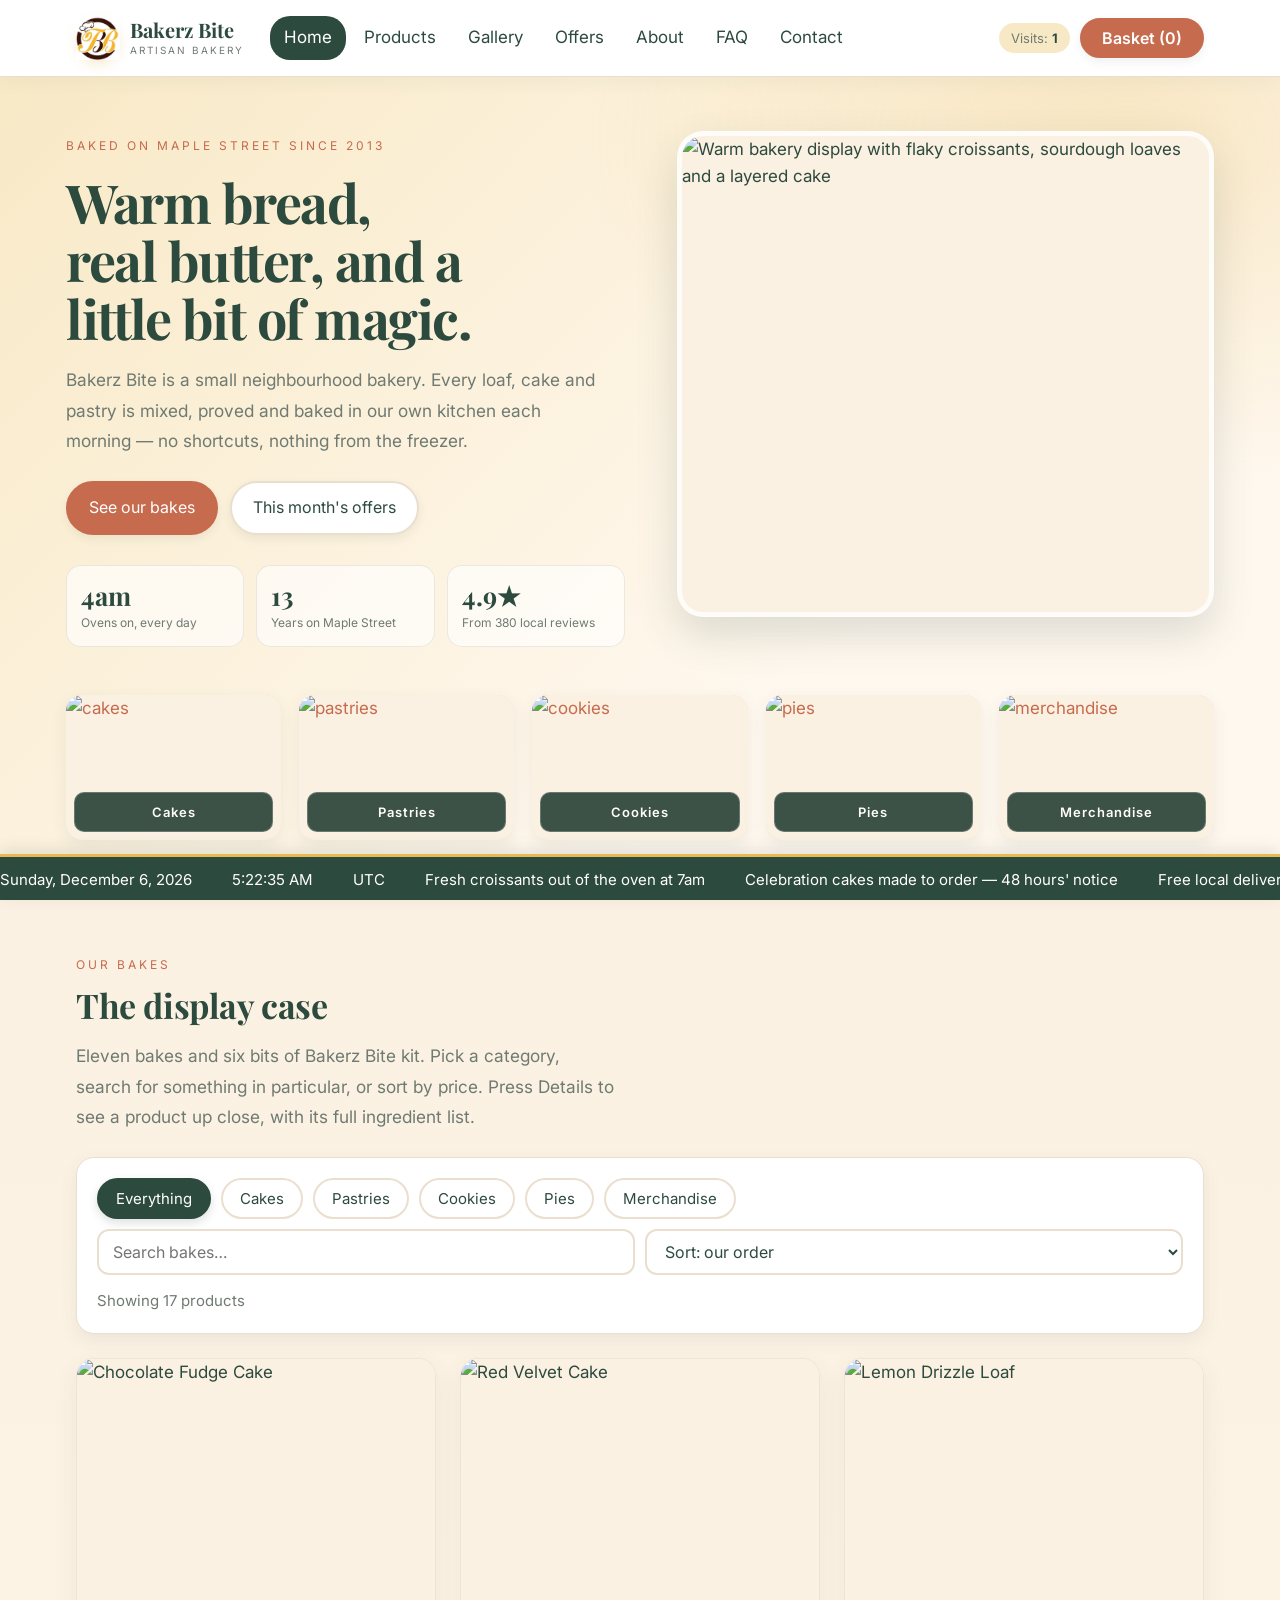
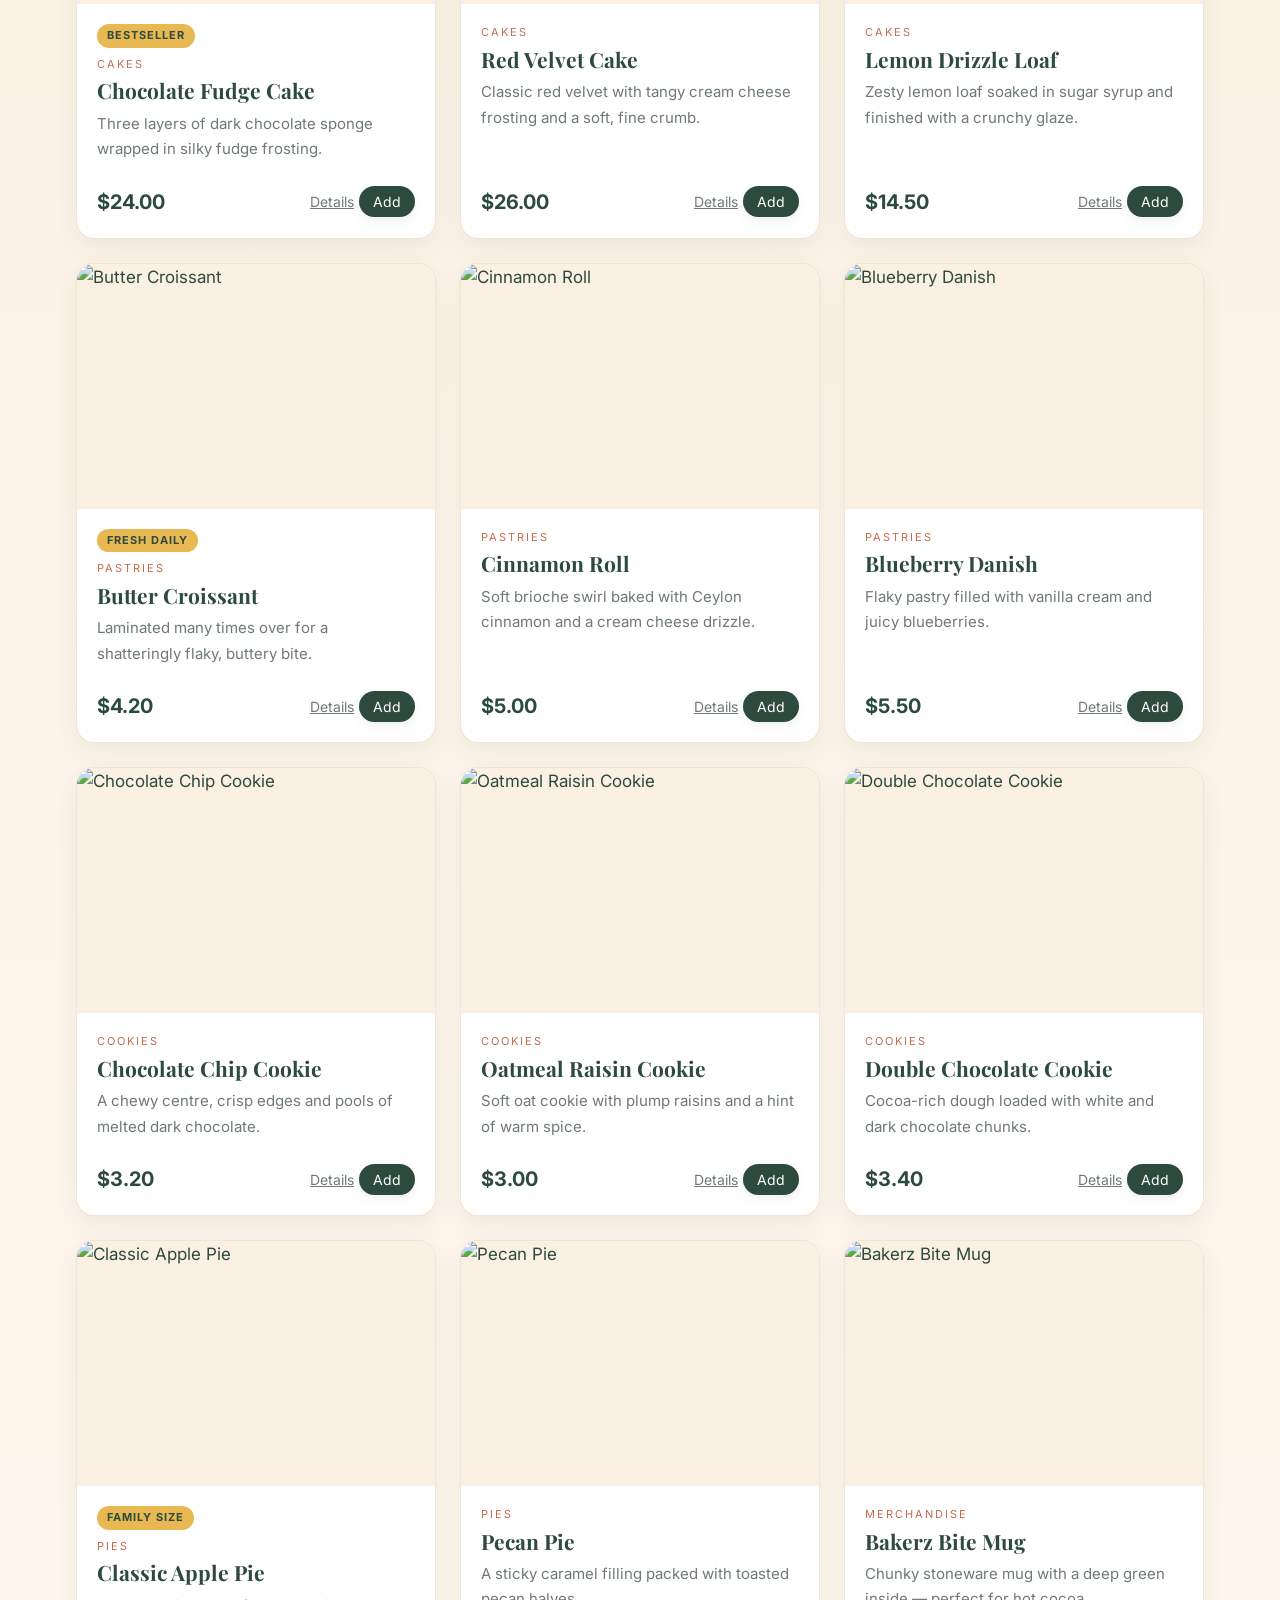
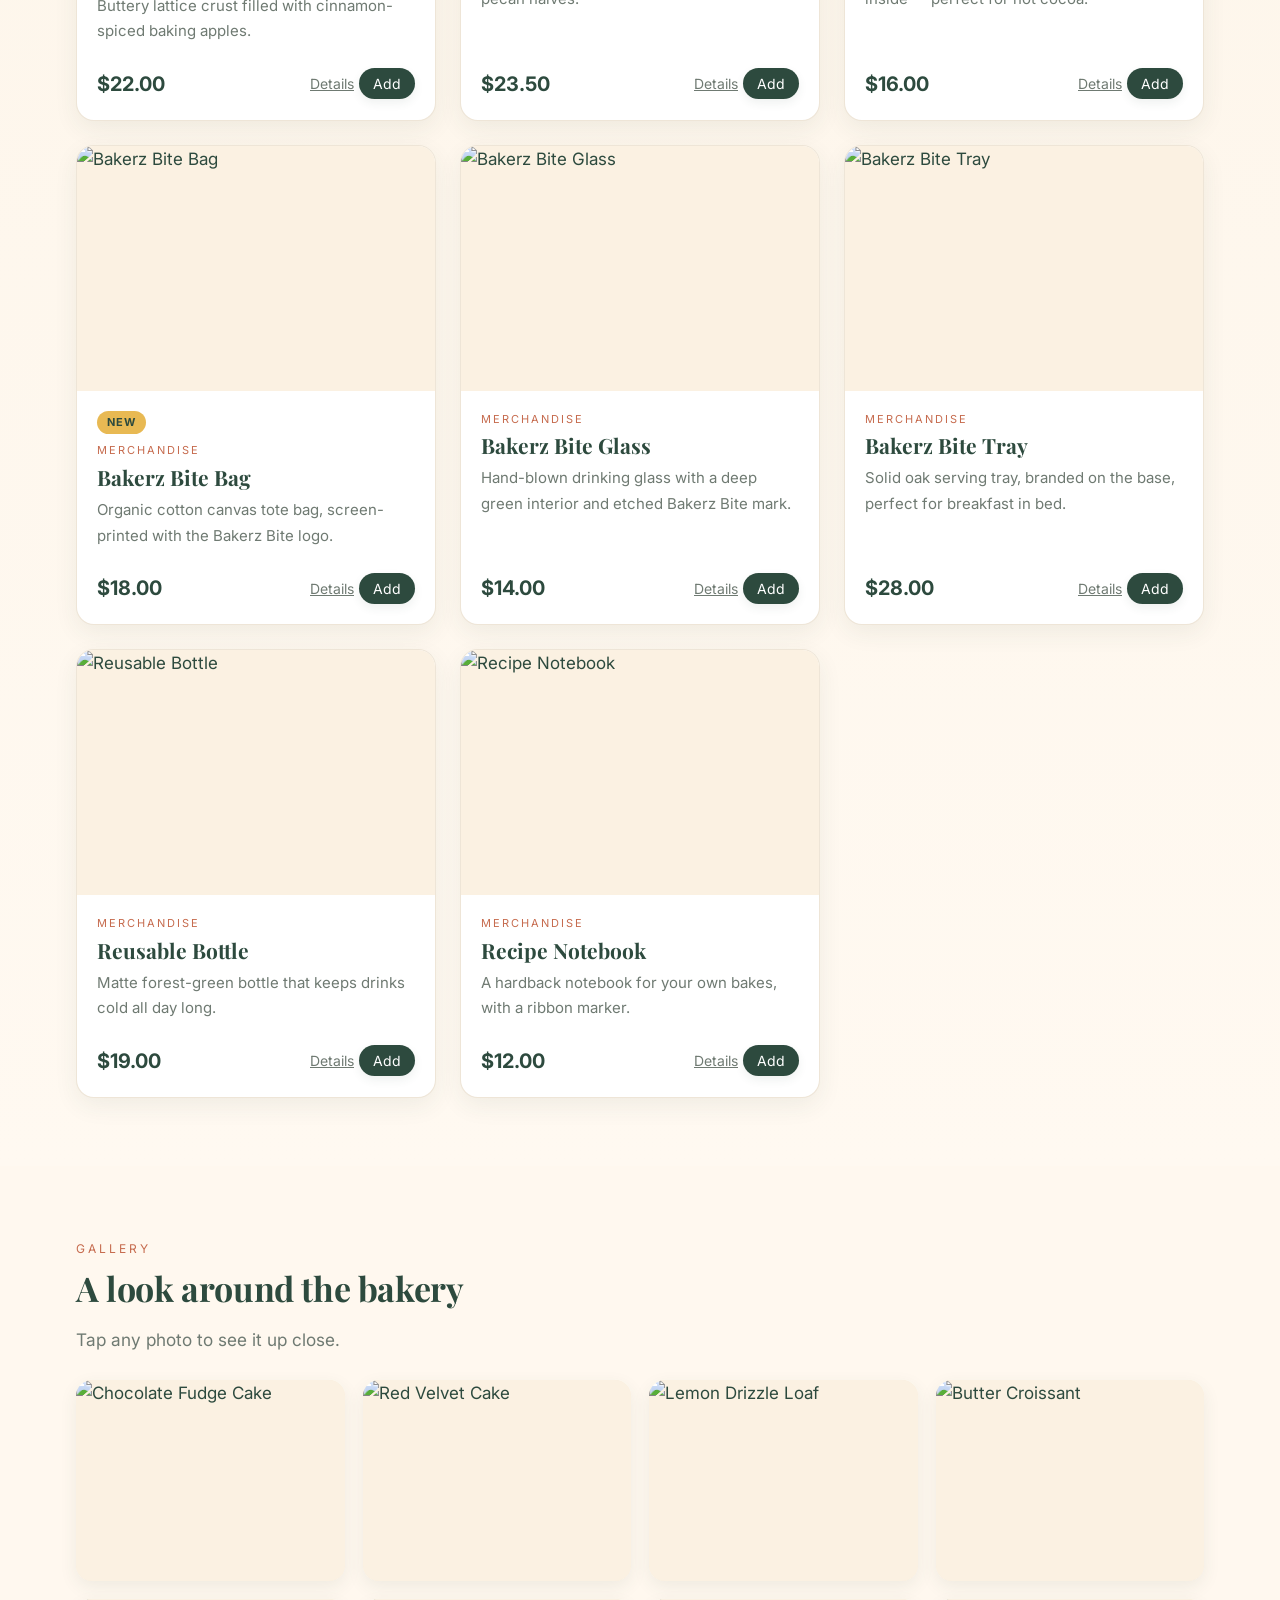
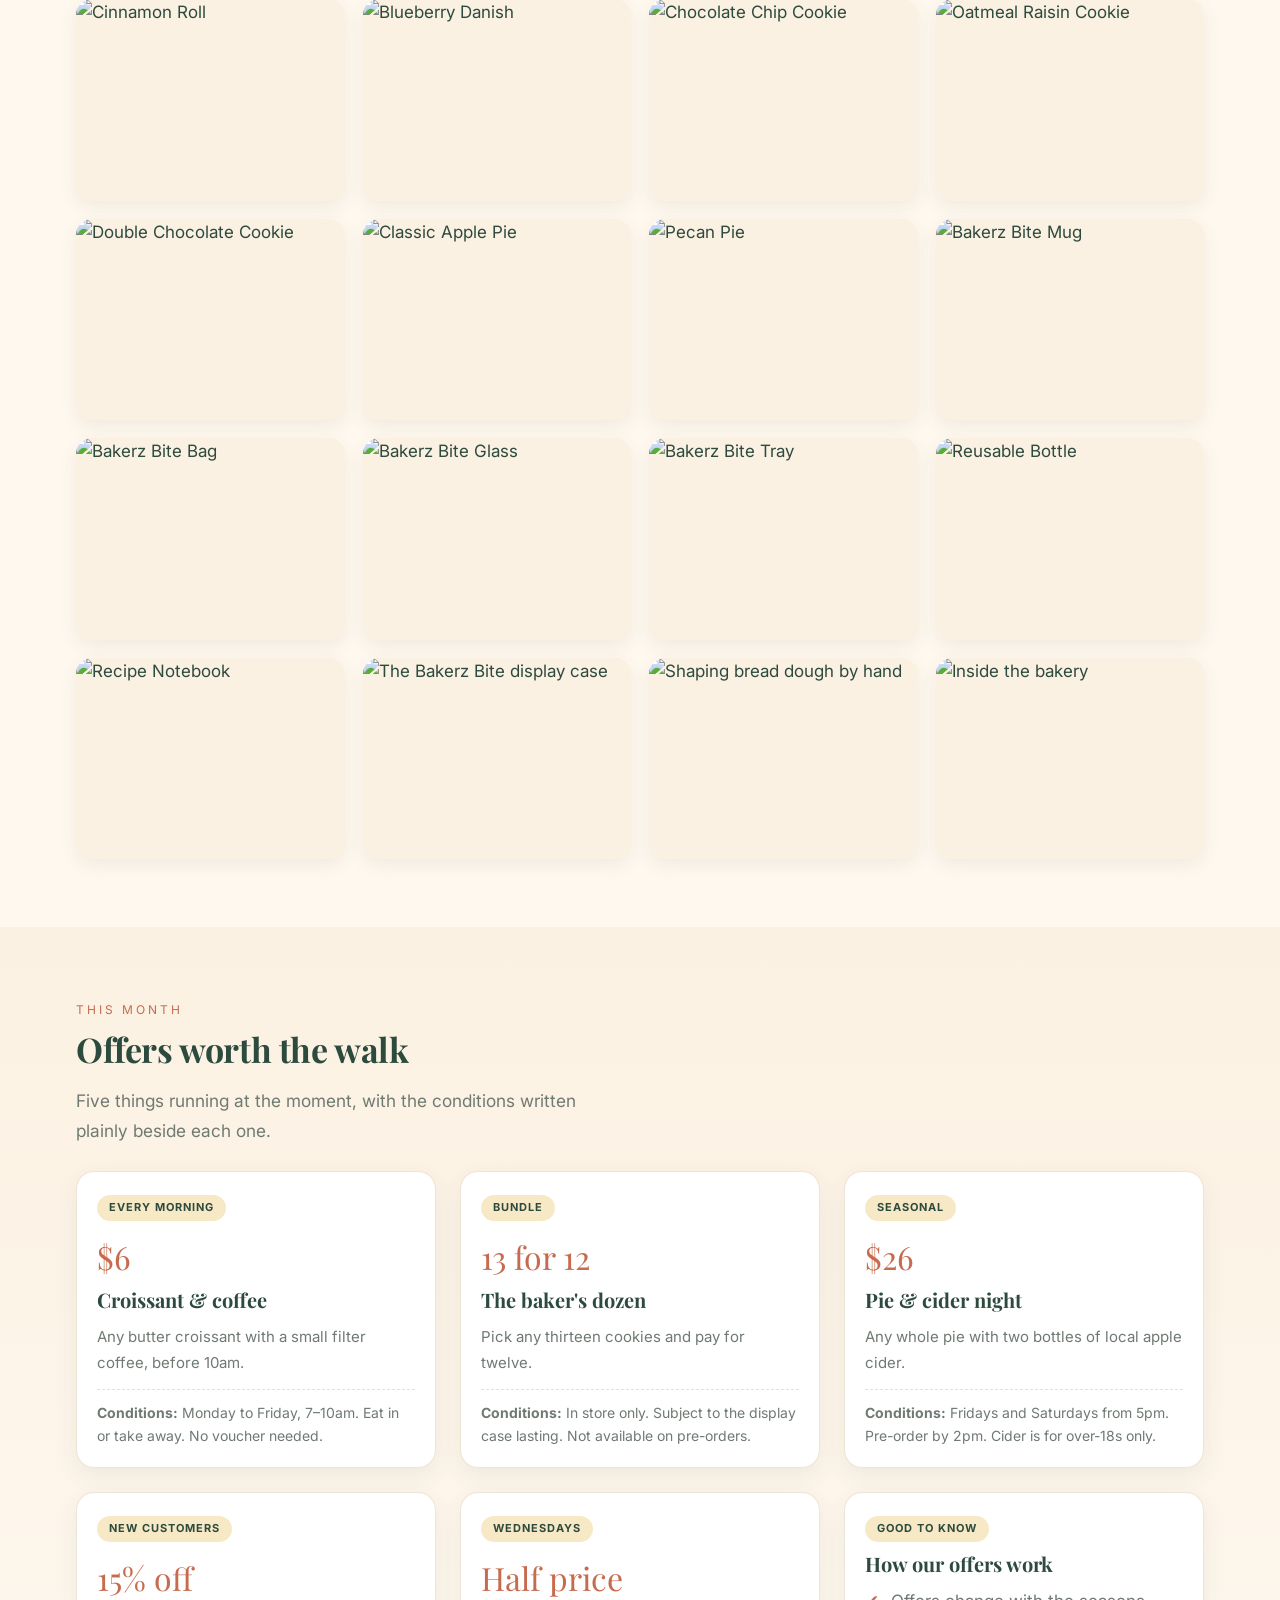
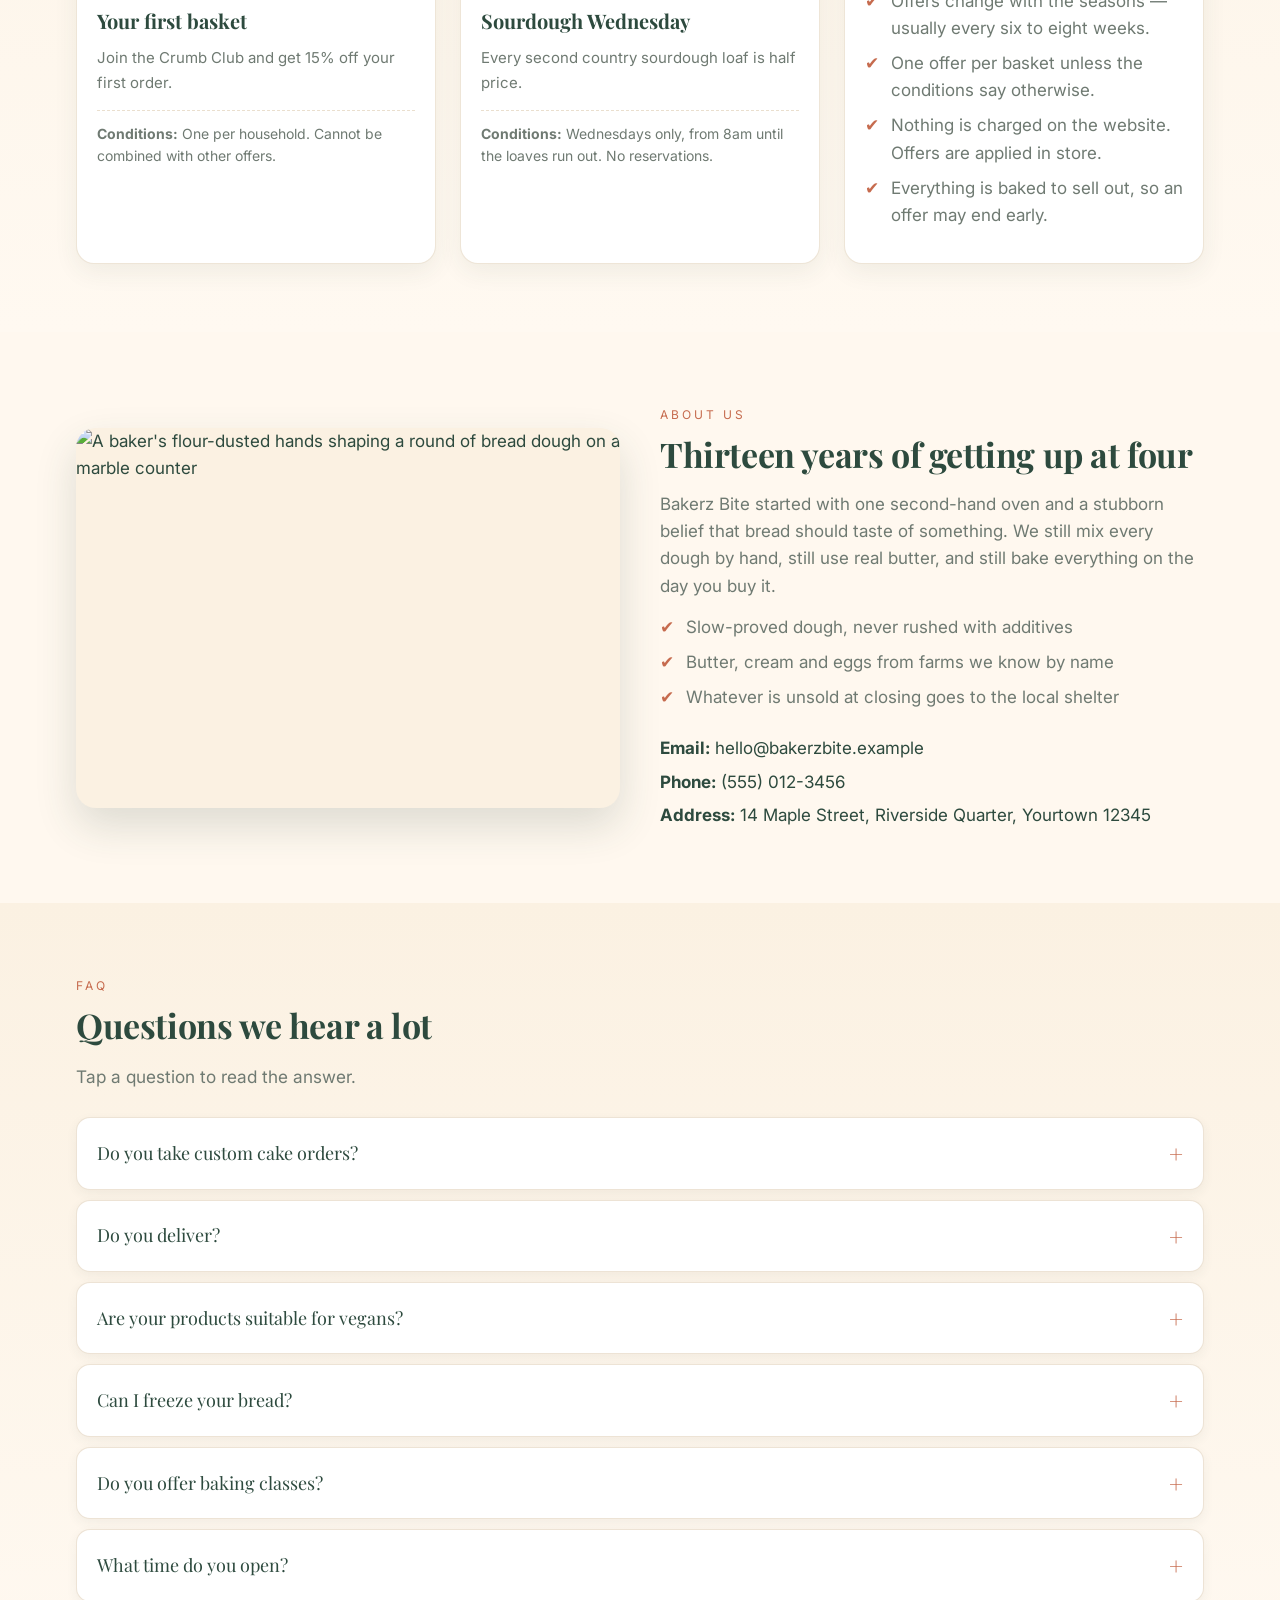
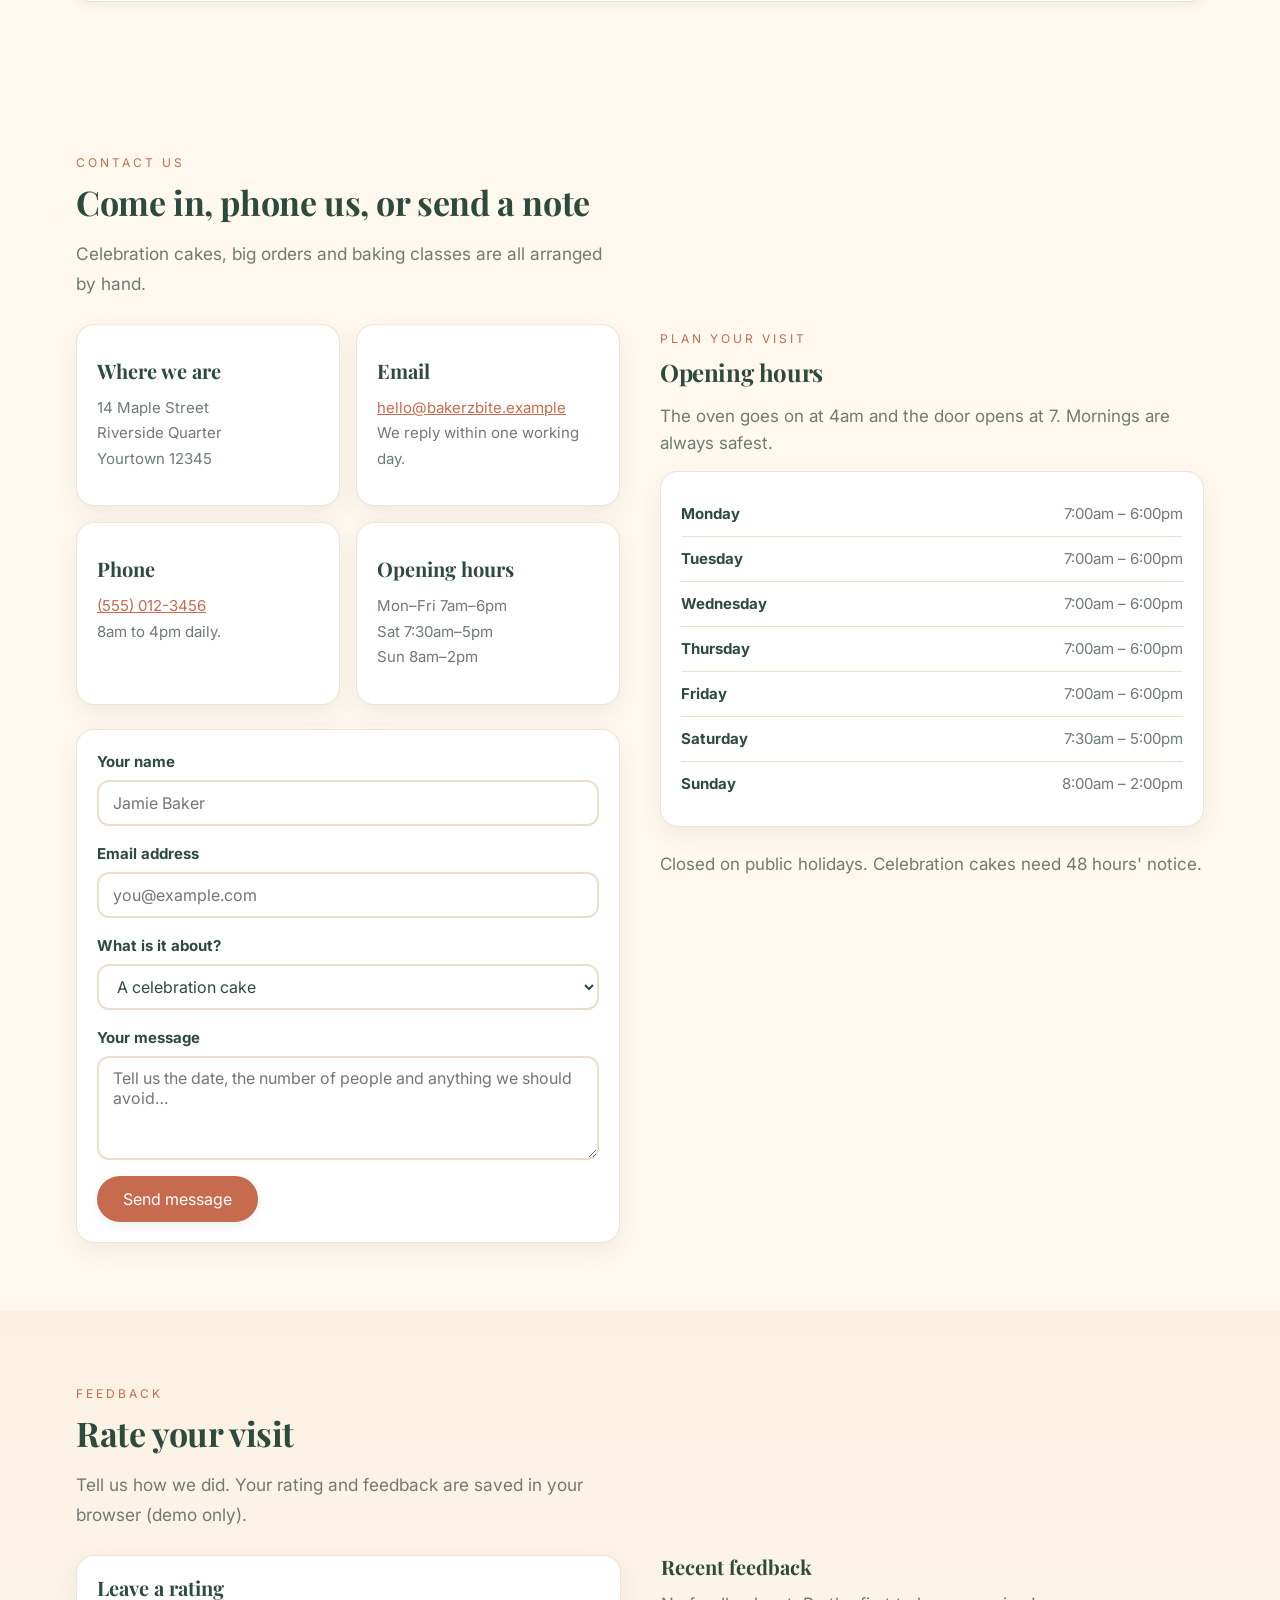
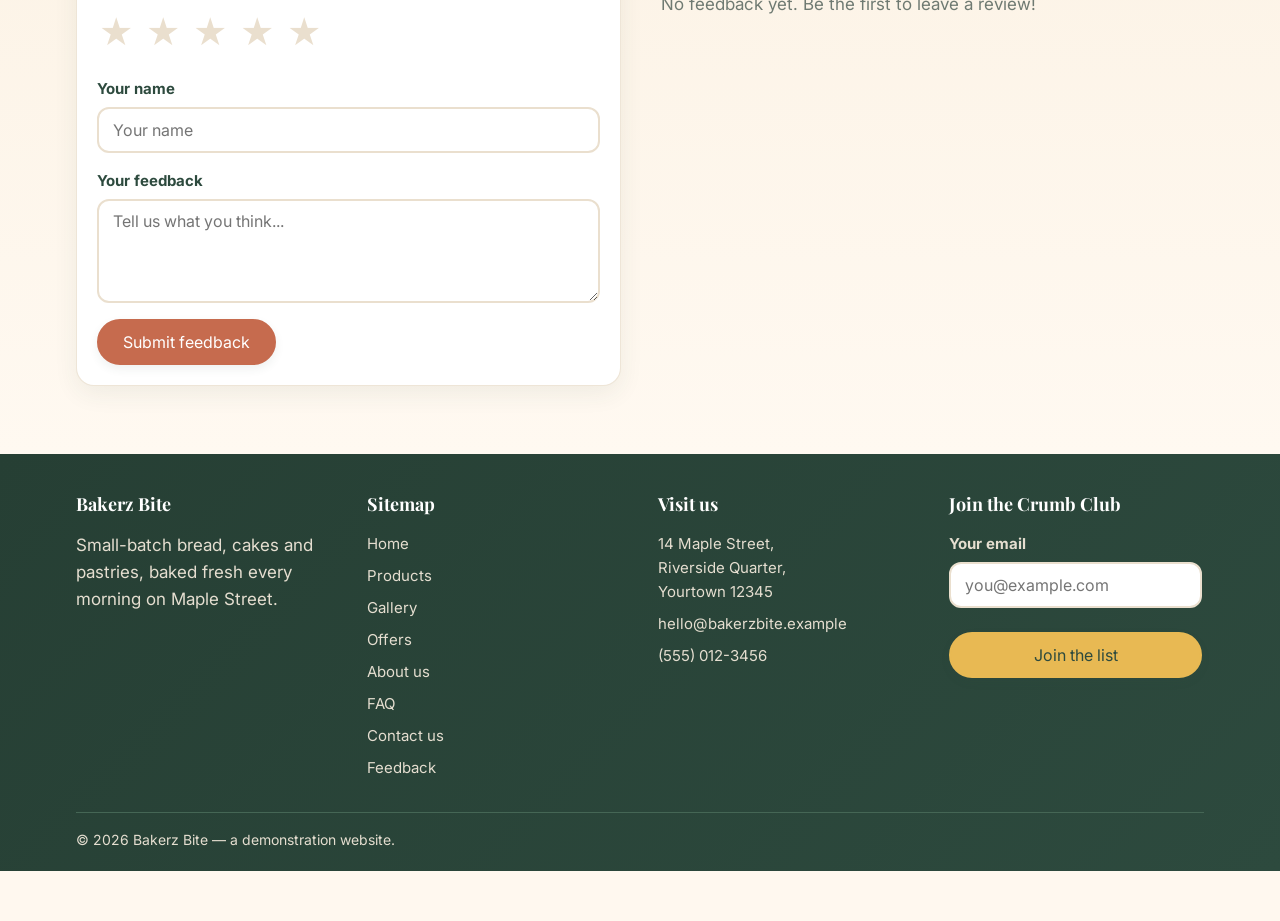
==== index.html @ 749f0703 "Add files via upload" ====
<!DOCTYPE html>
<html lang="en">
<head>
  <meta charset="utf-8">
  <meta name="viewport" content="width=device-width, initial-scale=1">
  <title>Bakerz Bite — fresh bread, cakes and pastries</title>
  <meta name="description" content="Bakerz Bite is a small neighbourhood bakery. Bread, cakes, pastries, cookies, pies and merchandise, baked fresh every morning on Maple Street.">

  <!-- Fonts (if they don't load, the site falls back to Georgia and Arial) -->
  <link rel="preconnect" href="https://fonts.googleapis.com">
  <link href="https://fonts.googleapis.com/css2?family=Playfair+Display:wght@600;700&family=Inter:wght@400;600&display=swap" rel="stylesheet">
  <link rel="stylesheet" href="https://cdnjs.cloudflare.com/ajax/libs/font-awesome/7.3.1/css/all.min.css" crossorigin="anonymous" referrerpolicy="no-referrer" />


  <link rel="stylesheet" href="css/style.css">
</head>
<body>

<!-- ===== Top navigation (becomes a hamburger menu on phones) ===== -->
<header class="navbar" id="top">
  <div class="container navbar-inner">
    <a class="brand" href="#top">
      <span class="logo-mark">
        <img src="images (2).jfif" alt="">
      </span>
      <span class="logo-text">
        <strong>Bakerz Bite</strong>
        <small>Artisan Bakery</small>
      </span>
    </a>

    <nav class="menu" id="menu">
      <a class="active" href="#home">Home</a>
      <a href="#products">Products</a>
      <a href="#gallery">Gallery</a>
      <a href="#offers">Offers</a>
      <a href="#about">About</a>
      <a href="#faq">FAQ</a>
      <a href="#contact">Contact</a>
    </nav>

    <span class="counter">Visits: <strong id="visitor-count">1</strong></span>

    <button class="basket-button" id="basket-button"><span class="basket-word">Basket </span>(<span id="basket-count">0</span>)</button>

    <button class="menu-toggle" id="menu-toggle">☰</button>

  </div>
</header>


<!-- ===== Hero: the big welcome at the top ===== -->
<section class="section hero" id="home">
  <div class="container">
    <div class="two-cols">

      <div>
        <span class="small-label">Baked on Maple Street since 2013</span>
        <h1>Warm bread, real butter, and a little bit of magic.</h1>
        <p class="lead">
          Bakerz Bite is a small neighbourhood bakery. Every loaf, cake and pastry is
          mixed, proved and baked in our own kitchen each morning — no shortcuts,
          nothing from the freezer.
        </p>
        <p class="button-row">
          <a class="button" href="#products">See our bakes</a>
          <a class="button light" href="#offers">This month's offers</a>
        </p>

        <div class="stats">
          <p class="stat"><strong>4am</strong><span>Ovens on, every day</span></p>
          <p class="stat"><strong>13</strong><span>Years on Maple Street</span></p>
          <p class="stat"><strong>4.9★</strong><span>From 380 local reviews</span></p>
        </div>
      </div>

      <div>
        <img class="big-photo"
             src="https://media.base44.com/images/public/6ac406cdbd4f5ed78c91aaf8/e888f41fa_generated_685effd4.png"
             alt="Warm bakery display with flaky croissants, sourdough loaves and a layered cake">
      </div>

    </div>

    <!-- One small picture per category (filled in by main.js) -->
    <div class="banner-strip" id="banner-strip"></div>
  </div>
</section>


<!-- ===== Products (the cards get added by js/main.js) ===== -->
<section class="section soft" id="products">
  <div class="container">
    <span class="small-label">Our bakes</span>
    <h2 class="title">The display case</h2>
    <p class="lead">
      Eleven bakes and six bits of Bakerz Bite kit. Pick a category, search for
      something in particular, or sort by price. Press Details to see a product up
      close, with its full ingredient list.
    </p>

    <div class="filter-bar">
      <div class="filter-row">
        <div class="filter-buttons" id="filter-buttons"></div>
        <input class="field search-input" type="text" id="search-box"
               placeholder="Search bakes…">
        <select class="field sort-input" id="sort-box">
          <option value="default">Sort: our order</option>
          <option value="price-low">Price: low to high</option>
          <option value="price-high">Price: high to low</option>
          <option value="name">Name: A to Z</option>
        </select>
      </div>
      <p class="result-count" id="result-count"></p>
    </div>

    <div class="card-grid" id="product-grid"></div>
    <noscript><p class="empty">The products need JavaScript to show up. Please turn it on and refresh.</p></noscript>
  </div>
</section>


<!-- ===== Gallery (photos get added by js/main.js) ===== -->
<section class="section" id="gallery">
  <div class="container">
    <span class="small-label">Gallery</span>
    <h2 class="title">A look around the bakery</h2>
    <p class="lead">Tap any photo to see it up close.</p>
    <div class="gallery-grid" id="gallery-grid"></div>
  </div>
</section>


<!-- ===== Offers ===== -->
<section class="section soft" id="offers">
  <div class="container">
    <span class="small-label">This month</span>
    <h2 class="title">Offers worth the walk</h2>
    <p class="lead">Five things running at the moment, with the conditions written plainly beside each one.</p>

    <div class="card-grid">

      <div class="card">
        <div class="card-body">
          <span class="offer-tag">Every morning</span>
          <p class="offer-big">$6</p>
          <h3>Croissant &amp; coffee</h3>
          <p class="product-text">Any butter croissant with a small filter coffee, before 10am.</p>
          <p class="offer-terms"><strong>Conditions:</strong> Monday to Friday, 7–10am. Eat in or take away. No voucher needed.</p>
        </div>
      </div>

      <div class="card">
        <div class="card-body">
          <span class="offer-tag">Bundle</span>
          <p class="offer-big">13 for 12</p>
          <h3>The baker's dozen</h3>
          <p class="product-text">Pick any thirteen cookies and pay for twelve.</p>
          <p class="offer-terms"><strong>Conditions:</strong> In store only. Subject to the display case lasting. Not available on pre-orders.</p>
        </div>
      </div>

      <div class="card">
        <div class="card-body">
          <span class="offer-tag">Seasonal</span>
          <p class="offer-big">$26</p>
          <h3>Pie &amp; cider night</h3>
          <p class="product-text">Any whole pie with two bottles of local apple cider.</p>
          <p class="offer-terms"><strong>Conditions:</strong> Fridays and Saturdays from 5pm. Pre-order by 2pm. Cider is for over-18s only.</p>
        </div>
      </div>

      <div class="card">
        <div class="card-body">
          <span class="offer-tag">New customers</span>
          <p class="offer-big">15% off</p>
          <h3>Your first basket</h3>
          <p class="product-text">Join the Crumb Club and get 15% off your first order.</p>
          <p class="offer-terms"><strong>Conditions:</strong> One per household. Cannot be combined with other offers.</p>
        </div>
      </div>

      <div class="card">
        <div class="card-body">
          <span class="offer-tag">Wednesdays</span>
          <p class="offer-big">Half price</p>
          <h3>Sourdough Wednesday</h3>
          <p class="product-text">Every second country sourdough loaf is half price.</p>
          <p class="offer-terms"><strong>Conditions:</strong> Wednesdays only, from 8am until the loaves run out. No reservations.</p>
        </div>
      </div>

      <div class="card">
        <div class="card-body">
          <span class="offer-tag">Good to know</span>
          <h3>How our offers work</h3>
          <ul class="tick-list">
            <li>Offers change with the seasons — usually every six to eight weeks.</li>
            <li>One offer per basket unless the conditions say otherwise.</li>
            <li>Nothing is charged on the website. Offers are applied in store.</li>
            <li>Everything is baked to sell out, so an offer may end early.</li>
          </ul>
        </div>
      </div>

    </div>
  </div>
</section>


<!-- ===== About us ===== -->
<section class="section" id="about">
  <div class="container">
    <div class="two-cols">

      <div>
        <img class="big-photo"
             src="https://media.base44.com/images/public/6ac406cdbd4f5ed78c91aaf8/8aacc6500_generated_1794451d.png"
             alt="A baker's flour-dusted hands shaping a round of bread dough on a marble counter">
      </div>

      <div>
        <span class="small-label">About us</span>
        <h2 class="title">Thirteen years of getting up at four</h2>
        <p class="quiet">
          Bakerz Bite started with one second-hand oven and a stubborn belief that bread
          should taste of something. We still mix every dough by hand, still use real
          butter, and still bake everything on the day you buy it.
        </p>

        <ul class="tick-list">
          <li>Slow-proved dough, never rushed with additives</li>
          <li>Butter, cream and eggs from farms we know by name</li>
          <li>Whatever is unsold at closing goes to the local shelter</li>
        </ul>

        <div class="contact-details top-space">
          <p><p class="fa-solid fa-envelope"></p><strong> Email:</strong> hello@bakerzbite.example</p>
          <p><p class="fa-solid fa-phone"></p><strong> Phone:</strong> (555) 012-3456</p>
          <p><p class="fa-solid fa-location-dot"></p><strong> Address:</strong> 14 Maple Street, Riverside Quarter, Yourtown 12345</p>
        </div>
      </div>

    </div>
  </div>
</section>


<!-- ===== FAQ (click a question to open it, no JavaScript needed) ===== -->
<section class="section soft" id="faq">
  <div class="container">
    <span class="small-label">FAQ</span>
    <h2 class="title">Questions we hear a lot</h2>
    <p class="lead">Tap a question to read the answer.</p>

    <div class="faq-list">

      <details class="faq-item">
        <summary>Do you take custom cake orders?</summary>
        <p>Yes! Celebration cakes are made to order with 48 hours' notice. Pop into the shop or use the contact form below to tell us the date, the number of people and any flavours to avoid.</p>
      </details>

      <details class="faq-item">
        <summary>Do you deliver?</summary>
        <p>Free local delivery on orders over $40, within a 5km radius. Larger orders can be arranged by phone. Everything else is pick-up from the shop on Maple Street.</p>
      </details>

      <details class="faq-item">
        <summary>Are your products suitable for vegans?</summary>
        <p>We bake a daily vegan sourdough and a vegan oat cookie. Most of our cakes and pastries use butter and free-range eggs. Ask at the counter and we will tell you exactly what is in each bake.</p>
      </details>

      <details class="faq-item">
        <summary>Can I freeze your bread?</summary>
        <p>Yes — sourdough freezes beautifully. Slice it first, then toast straight from frozen. Pastries and cakes are best eaten fresh, within two days of buying.</p>
      </details>

      <details class="faq-item">
        <summary>Do you offer baking classes?</summary>
        <p>Yes, on the first Saturday of every month. A small group, three hours, and you take home everything you bake. Book through the contact form or at the counter.</p>
      </details>

      <details class="faq-item">
        <summary>What time do you open?</summary>
        <p>Monday to Friday 7am–6pm, Saturday 7:30am–5pm, Sunday 8am–2pm. The oven goes on at 4am, so mornings are always the best time for the freshest bakes.</p>
      </details>

    </div>
  </div>
</section>


<!-- ===== Contact: details, form and opening hours ===== -->
<section class="section" id="contact">
  <div class="container">
    <span class="small-label">Contact us</span>
    <h2 class="title">Come in, phone us, or send a note</h2>
    <p class="lead">Celebration cakes, big orders and baking classes are all arranged by hand.</p>

    <div class="two-cols top-aligned">

      <div>
        <div class="info-grid">
          <div class="card"><div class="card-body">
            <h3 class=""><p class="fa-solid fa-location-dot"></p>Where we are</h3>
            <p class="product-text">14 Maple Street<br>Riverside Quarter<br>Yourtown 12345</p>
          </div></div>

          <div class="card"><div class="card-body">
            <h3 class=""><p class="fa-solid fa-envelope"></p> Email</h3>
            <p class="product-text"><a href="mailto:hello@bakerzbite.example">hello@bakerzbite.example</a><br>We reply within one working day.</p>
          </div></div>

          <div class="card"><div class="card-body">
            <h3><p class="fa-solid fa-phone"></p> Phone</h3>
            <p class="product-text"><a href="tel:+15550123456">(555) 012-3456</a><br>8am to 4pm daily.</p>
          </div></div>

          <div class="card"><div class="card-body">
            <h3><p class="fa-solid fa-clock"></p> Opening hours</h3>
            <p class="product-text">Mon–Fri 7am–6pm<br>Sat 7:30am–5pm<br>Sun 8am–2pm</p>
          </div></div>
        </div>

        <div class="card top-space"><div class="card-body">
          <form id="contact-form">
            <div class="form-row">
              <label for="contact-name">Your name</label>
              <input class="field" type="text" id="contact-name" placeholder="Jamie Baker" required>
            </div>
            <div class="form-row">
              <label for="contact-email">Email address</label>
              <input class="field" type="email" id="contact-email" placeholder="you@example.com" required>
            </div>
            <div class="form-row">
              <label for="contact-subject">What is it about?</label>
              <select class="field" id="contact-subject">
                <option>A celebration cake</option>
                <option>A large order or catering</option>
                <option>Our baking classes</option>
                <option>An ingredient question</option>
                <option>Something else</option>
              </select>
            </div>
            <div class="form-row">
              <label for="contact-message">Your message</label>
              <textarea class="field" id="contact-message" rows="4"
                        placeholder="Tell us the date, the number of people and anything we should avoid…"
                        required></textarea>
            </div>
            <button class="button" type="submit">Send message</button>
          </form>
          <p class="note top-space" id="contact-message-box"></p>
        </div></div>
      </div>

      <div>
        <span class="small-label">Plan your visit</span>
        <h3 class="title small-title">Opening hours</h3>
        <p class="quiet">The oven goes on at 4am and the door opens at 7. Mornings are always safest.</p>
        <div class="card"><div class="card-body">
          <table class="hours-table">
            <tr><td>Monday</td><td>7:00am – 6:00pm</td></tr>
            <tr><td>Tuesday</td><td>7:00am – 6:00pm</td></tr>
            <tr><td>Wednesday</td><td>7:00am – 6:00pm</td></tr>
            <tr><td>Thursday</td><td>7:00am – 6:00pm</td></tr>
            <tr><td>Friday</td><td>7:00am – 6:00pm</td></tr>
            <tr><td>Saturday</td><td>7:30am – 5:00pm</td></tr>
            <tr><td>Sunday</td><td>8:00am – 2:00pm</td></tr>
          </table>
        </div></div>
        <p class="quiet top-space">Closed on public holidays. Celebration cakes need 48 hours' notice.</p>
      </div>

    </div>
  </div>
</section>


<!-- ===== Feedback: star rating + saved reviews ===== -->
<section class="section soft" id="feedback">
  <div class="container">
    <span class="small-label">Feedback</span>
    <h2 class="title">Rate your visit</h2>
    <p class="lead">Tell us how we did. Your rating and feedback are saved in your browser (demo only).</p>

    <div class="two-cols top-aligned">

      <div class="card"><div class="card-body">
        <h3>Leave a rating</h3>
        <div class="stars" id="rating-stars">
          <button type="button" class="star" data-value="1">★</button>
          <button type="button" class="star" data-value="2">★</button>
          <button type="button" class="star" data-value="3">★</button>
          <button type="button" class="star" data-value="4">★</button>
          <button type="button" class="star" data-value="5">★</button>
        </div>

        <form id="feedback-form" class="top-space">
          <div class="form-row">
            <label for="feedback-name">Your name</label>
            <input class="field" type="text" id="feedback-name" placeholder="Your name" required>
          </div>
          <div class="form-row">
            <label for="feedback-message">Your feedback</label>
            <textarea class="field" id="feedback-message" rows="4" placeholder="Tell us what you think..." required></textarea>
          </div>
          <button class="button" type="submit">Submit feedback</button>
        </form>
        <p class="note top-space" id="feedback-message-box"></p>
      </div></div>

      <div>
        <h3>Recent feedback</h3>
        <div id="feedback-list"></div>
      </div>

    </div>
  </div>
</section>


<!-- ===== Footer ===== -->
<footer class="footer" id="sitemap">
  <div class="container">
    <div class="footer-grid">

      <div>
        <h3>Bakerz Bite</h3>
        <p>Small-batch bread, cakes and pastries, baked fresh every morning on Maple Street.</p>
      </div>

      <div>
        <h3>Sitemap</h3>
        <ul>
          <li><a href="#home">Home</a></li>
          <li><a href="#products">Products</a></li>
          <li><a href="#gallery">Gallery</a></li>
          <li><a href="#offers">Offers</a></li>
          <li><a href="#about">About us</a></li>
          <li><a href="#faq">FAQ</a></li>
          <li><a href="#contact">Contact us</a></li>
          <li><a href="#feedback">Feedback</a></li>
        </ul>
      </div>

      <div>
        <h3>Visit us</h3>
        <ul>
          <li>14 Maple Street,<br>Riverside Quarter,<br>Yourtown 12345</li>
          <li><a href="mailto:hello@bakerzbite.example">hello@bakerzbite.example</a></li>
          <li><a href="tel:+15550123456">(555) 012-3456</a></li>
        </ul>
      </div>

      <div>
        <h3>Join the Crumb Club</h3>
        <form id="newsletter-form">
          <label for="newsletter-email">Your email</label>
          <input class="field" type="email" id="newsletter-email" placeholder="you@example.com" required>
          <p class="top-space"><button class="button full" type="submit">Join the list</button></p>
          <p class="note" id="newsletter-message"></p>
        </form>
      </div>

    </div>
    <p class="copyright">© <span id="current-year">2026</span> Bakerz Bite — a demonstration website.</p>
  </div>
</footer>


<!-- ===== Scrolling bar stuck to the bottom of the screen ===== -->
<div class="ticker">
  <div class="ticker-line" id="ticker-line">
    <div class="ticker-group">
      <span> <span class="ticker-date">today</span></span>
      <span> <span class="ticker-time">--:--:--</span></span>
      <span> <span class="ticker-place">your area</span></span>
      <span> Fresh croissants out of the oven at 7am</span>
      <span> Celebration cakes made to order — 48 hours' notice</span>
      <span> Free local delivery on orders over $40</span>
      <span> Warm sourdough ready at 8am, Tuesday to Sunday</span>
      <span> Ask about our monthly bread-making class</span>
    </div>
  </div>
</div>


<!-- ===== Basket (slides in from the right) ===== -->
<div id="basket-panel">
  <div class="basket-top">
    <h3>Your basket</h3>
    <button class="close-button" id="basket-close">✕</button>
  </div>
  <div id="basket-items"></div>
  <p class="basket-total"><span>Subtotal</span><strong id="basket-total">$0.00</strong></p>
  <p class="note" id="basket-message">This basket is saved in your own browser. No payment is taken.</p>
  <p class="top-space"><button class="button full" id="checkout-button">Checkout (demo only)</button></p>
  <p><button class="button light full" id="empty-basket">Empty basket</button></p>
</div>


<!-- ===== Dark background behind the basket and popup ===== -->
<div id="overlay"></div>

<!-- ===== Product popup ===== -->
<div id="popup">
  <button class="close-button" id="popup-close">✕</button>
  <img id="popup-photo" alt="">
  <div class="card-body">
    <div class="product-category" id="popup-category"></div>
    <h2 id="popup-name"></h2>
    <p class="quiet" id="popup-text"></p>
    <div class="popup-specs">
      <h4>Ingredients / Specifications</h4>
      <p id="popup-ingredients"></p>
    </div>
    <p class="product-price" id="popup-price"></p>
    <button class="button" id="popup-add">Add to basket</button>
    <button class="button light" id="popup-keep-browsing">Keep browsing</button>
  </div>
</div>

<!-- ===== Gallery photo, shown big ===== -->
<div id="lightbox">
  <button class="close-button" id="lightbox-close">✕</button>
  <img id="lightbox-img" alt="">
</div>

<!-- Little note that pops up in the corner, like "Croissant added" -->
<div id="message"></div>


<!-- products.js has to come first, main.js uses its list -->
<script src="js/products.js"></script>
<script src="js/main.js"></script>

</body>
</html>
---- css/style.css ----
/* ==========================================================
   Bakerz Bite - simple CSS (same look, much easier to read)
 
   TABLE OF CONTENTS (search for the number to jump there)
    1. Colours and page basics
    2. Layout helpers
    3. Navigation bar
    4. Buttons and cards
    5. Hero (top of the page)
    6. Products, gallery, offers
    7. FAQ, forms, reviews
    8. Basket, popup, big photo
    9. Footer and ticker
   10. Tablet and phone sizes
 
   TIP: every rule exists ONCE. Change it here and that's it.
   ========================================================== */
 
 
/* ---------- 1. COLOURS AND PAGE BASICS ---------- */
 
/* Change a colour here and the whole site updates */
:root {
    --cream: #FFF8EF;
    --cream-dark: #FBF1E2;
    --green: #2D4A3E;
    --red: #C66B4E;
    --red-dark: #AE5539;
    --yellow: #E8B953;
    --yellow-light: #F8E9C6;
    --grey: #6F7A72;
    --line: #EADFCE;
    --white: #FFFFFF;
}
 
* {
    box-sizing: border-box;
}
 
html {
    scroll-behavior: smooth;
    scroll-padding-top: 90px; /* headings don't hide under the sticky menu */
}
 
body {
    margin: 0;
    padding-bottom: 50px; /* space for the ticker at the bottom */
    background: var(--cream);
    color: var(--green);
    font-family: 'Inter', Arial, sans-serif;
    font-size: 17px;
    line-height: 1.6;
    -webkit-font-smoothing: antialiased;
}
 
/* Added by JavaScript while the basket or popup is open */
body.no-scroll {
    overflow: hidden;
}
 
h1, h2, h3, h4 {
    margin: 0 0 12px 0;
    font-family: 'Playfair Display', Georgia, serif;
    line-height: 1.2;
}
 
h1 { font-size: 44px; }
h3 { font-size: 20px; }
 
p {
    margin: 0 0 14px 0;
}
 
img {
    display: block;
    max-width: 100%;
    background: var(--cream-dark); /* shows while a photo loads */
}
 
a {
    color: var(--red);
}
 
button {
    font-family: inherit;
    -webkit-tap-highlight-color: transparent;
}
 
section {
    scroll-margin-top: 90px;
}
 
::selection {
    background: var(--yellow);
    color: var(--green);
}
 
/* Yellow outline when using the keyboard */
:where(a, button, input, select, textarea, summary):focus-visible {
    outline: 3px solid var(--yellow);
    outline-offset: 3px;
}
 
/* Smooth colour changes on everything clickable */
a, button, input, textarea, select {
    transition: color 0.2s, background-color 0.2s, border-color 0.2s, box-shadow 0.2s, transform 0.2s;
}
 
 
/* ---------- 2. LAYOUT HELPERS ---------- */
 
.container {
    width: 100%;
    max-width: 1160px;
    margin: 0 auto;
    padding: 0 16px;
}
 
.section {
    padding: 68px 0;
}
 
.section.soft {
    background: linear-gradient(180deg, var(--cream-dark), #fff9f1);
}
 
/* Two columns side by side (they stack on tablets) */
.two-cols {
    display: flex;
    align-items: center;
    gap: 40px;
}
 
.two-cols > div {
    flex: 1;
    min-width: 0;
}
 
.two-cols.top-aligned {
    align-items: flex-start;
}
 
/* Cards: 3 per row */
.card-grid {
    display: grid;
    grid-template-columns: repeat(3, 1fr);
    gap: 24px;
    align-items: stretch;
}
 
.card-grid > * {
    min-width: 0;
}
 
/* The "no results" message takes the full row */
.card-grid > .empty {
    grid-column: 1 / -1;
}
 
/* Gallery photos: 4 per row */
.gallery-grid {
    display: grid;
    grid-template-columns: repeat(4, 1fr);
    gap: 18px;
}
 
/* Two small contact cards per row */
.info-grid {
    display: flex;
    flex-wrap: wrap;
    gap: 16px;
}
 
.info-grid .card {
    width: calc(50% - 8px);
}
 
/* Four footer columns */
.footer-grid {
    display: flex;
    flex-wrap: wrap;
    gap: 38px;
}
 
.footer-grid > div {
    width: calc(25% - 29px);
}
 
.stats {
    display: flex;
    gap: 16px;
}
 
.stat {
    flex: 1;
}
 
.button-row {
    display: flex;
    flex-wrap: wrap;
    gap: 10px;
}
 
.top-space {
    margin-top: 24px;
}
 
 
/* ---------- 3. NAVIGATION BAR ---------- */
 
.navbar {
    position: sticky;
    top: 0;
    z-index: 1000;
    background: var(--white);
    border-bottom: 1px solid var(--line);
    box-shadow: 0 4px 18px rgba(45, 74, 62, 0.05);
}
 
.navbar-inner {
    display: flex;
    align-items: center;
    gap: 10px;
    min-height: 76px;
    padding-top: 10px;
    padding-bottom: 10px;
}
 
.brand {
    display: flex;
    align-items: center;
    gap: 10px;
    color: var(--green);
    text-decoration: none;
}
 
.logo-mark {
    display: flex;
    align-items: center;
    justify-content: center;
    width: 44px;
    height: 44px;
    border-radius: 50%;
    background: var(--yellow);
    box-shadow: 0 5px 12px rgba(232, 185, 83, 0.25);
    font-size: 22px;
}
 
.logo-text strong {
    display: block;
    font-family: 'Playfair Display', Georgia, serif;
    font-size: 20px;
    line-height: 1.2;
}
 
.logo-text small {
    display: block;
    color: var(--grey);
    font-size: 10px;
    letter-spacing: 2px;
    text-transform: uppercase;
}
 
/* The menu links fill the middle of the bar */
.menu {
    display: flex;
    flex: 1;
    gap: 4px;
    margin-left: 16px;
}
 
.menu a {
    padding: 8px 14px;
    border-radius: 20px;
    color: var(--green);
    text-decoration: none;
}
 
.menu a:hover {
    background: var(--yellow-light);
}
 
.menu a.active {
    background: var(--green);
    color: var(--white);
}
 
.counter {
    padding: 5px 12px;
    border-radius: 20px;
    background: var(--yellow-light);
    color: var(--grey);
    font-size: 13px;
    white-space: nowrap;
}
 
.counter strong {
    color: var(--green);
}
 
.basket-button {
    padding: 8px 20px;
    border: 2px solid var(--red);
    border-radius: 30px;
    background: var(--red);
    box-shadow: 0 4px 10px rgba(45, 74, 62, 0.08);
    color: var(--white);
    font-size: 16px;
    font-weight: 600;
    white-space: nowrap;
    cursor: pointer;
}
 
.basket-button:hover {
    background: var(--red-dark);
    border-color: var(--red-dark);
    transform: translateY(-1px);
}
 
/* Hamburger button (only shown on tablets and phones) */
.menu-toggle {
    display: none;
    width: 42px;
    height: 42px;
    border: 1px solid var(--line);
    border-radius: 10px;
    background: var(--white);
    color: var(--green);
    font-size: 22px;
    cursor: pointer;
}
 
 
/* ---------- 4. BUTTONS AND CARDS ---------- */
 
.button {
    display: inline-block;
    padding: 11px 24px;
    border: 2px solid var(--red);
    border-radius: 30px;
    background: var(--red);
    box-shadow: 0 4px 10px rgba(45, 74, 62, 0.08);
    color: var(--white);
    font-size: 16px;
    text-decoration: none;
    cursor: pointer;
}
 
.button:hover {
    background: var(--red-dark);
    border-color: var(--red-dark);
    transform: translateY(-1px);
}
 
/* White version of the button */
.button.light {
    background: var(--white);
    border-color: var(--line);
    color: var(--green);
}
 
.button.light:hover {
    background: var(--green);
    border-color: var(--green);
    color: var(--white);
}
 
.button.full {
    width: 100%;
}
 
/* Small "Add" button on product cards */
.small-button {
    padding: 7px 14px;
    border: none;
    border-radius: 20px;
    background: var(--green);
    box-shadow: 0 4px 10px rgba(45, 74, 62, 0.08);
    color: var(--white);
    font-size: 14px;
    cursor: pointer;
}
 
.small-button:hover {
    background: var(--red);
    transform: translateY(-1px);
}
 
/* A button that looks like a text link */
.link-button {
    padding: 0;
    border: none;
    background: none;
    color: var(--grey);
    font-size: 14px;
    text-decoration: underline;
    cursor: pointer;
}
 
.link-button:hover {
    color: var(--red);
}
 
/* Little + and - buttons in the basket */
.round-button {
    width: 28px;
    height: 28px;
    border: 1px solid var(--line);
    border-radius: 50%;
    background: var(--white);
    color: var(--green);
    font-size: 16px;
    line-height: 1;
    cursor: pointer;
}
 
.round-button:hover {
    background: var(--green);
    color: var(--white);
}
 
.close-button {
    border: none;
    background: none;
    color: var(--grey);
    font-size: 20px;
    line-height: 1;
    cursor: pointer;
}
 
.close-button:hover {
    color: var(--red);
}
 
/* Cards (products, offers, contact boxes) */
.card {
    height: 100%;
    min-width: 0;
    overflow: hidden;
    border: 1px solid rgba(234, 223, 206, 0.8);
    border-radius: 18px;
    background: var(--white);
    box-shadow: 0 8px 24px rgba(45, 74, 62, 0.07);
    transition: transform 0.25s, box-shadow 0.25s;
}
 
.card:hover,
.gallery-item:hover {
    transform: translateY(-4px);
    box-shadow: 0 16px 34px rgba(45, 74, 62, 0.12);
}
 
.card-body {
    padding: 20px;
}
 
.card-photo {
    width: 100%;
    height: 245px;
    object-fit: cover;
    transition: transform 0.4s;
}
 
.card:hover .card-photo {
    transform: scale(1.035);
}
 
/* Yellow label like "Bestseller" */
.badge {
    display: inline-block;
    align-self: flex-start;
    margin-bottom: 8px;
    padding: 3px 10px;
    border-radius: 20px;
    background: var(--yellow);
    color: var(--green);
    font-size: 11px;
    font-weight: bold;
    letter-spacing: 1px;
    text-transform: uppercase;
}
 
/* Yellow message box (thank-you notes etc.) */
.note {
    padding: 14px 16px;
    border-left: 5px solid var(--yellow);
    border-radius: 12px;
    background: var(--yellow-light);
    font-size: 15px;
}
 
/* Hidden until JavaScript puts a message in it */
.note:empty {
    display: none;
}
 
 
/* ---------- 5. HERO (TOP OF THE PAGE) ---------- */
 
.hero {
    padding: 54px 0 42px;
    overflow: hidden;
    background:
        radial-gradient(ellipse at 88% 8%, rgba(232, 185, 83, 0.25), transparent 34%),
        linear-gradient(135deg, var(--yellow-light), var(--cream) 68%);
}
 
.hero .container {
    max-width: 1180px;
}
 
/* Text on the left, photo on the right */
.hero .two-cols {
    display: grid;
    grid-template-columns: 1.02fr 0.98fr;
    align-items: start;
    gap: clamp(28px, 4vw, 58px);
}
 
.hero h1 {
    max-width: 620px;
    margin: 8px 0 18px;
    font-size: clamp(38px, 4.2vw, 60px);
    line-height: 1.08;
    letter-spacing: -1.5px;
    text-wrap: balance;
}
 
.small-label {
    display: inline-block;
    margin-bottom: 10px;
    color: var(--red);
    font-size: 12px;
    letter-spacing: 3px;
    text-transform: uppercase;
}
 
.lead {
    max-width: 540px;
    margin-bottom: 25px;
    color: var(--grey);
    font-size: clamp(16px, 1.35vw, 18px);
    line-height: 1.75;
}
 
.hero .button-row {
    align-items: center;
    gap: 12px;
    margin-bottom: 30px;
}
 
.hero .button {
    display: inline-flex;
    align-items: center;
    justify-content: center;
    min-height: 46px;
    padding: 12px 21px;
    border-radius: 999px;
}
 
/* Three little number boxes */
.hero .stats {
    display: grid;
    grid-template-columns: repeat(3, 1fr);
    gap: 12px;
    max-width: 560px;
}
 
.hero .stat {
    padding: 15px 14px;
    border: 1px solid rgba(45, 74, 62, 0.1);
    border-radius: 15px;
    background: rgba(255, 255, 255, 0.64);
}
 
.stat strong {
    display: block;
    margin-bottom: 4px;
    font-family: 'Playfair Display', Georgia, serif;
    font-size: clamp(22px, 2vw, 28px);
    line-height: 1.15;
}
 
.stat span {
    display: block;
    color: var(--grey);
    font-size: 12px;
    line-height: 1.45;
}
 
/* Big photo (also used outside the hero) */
.big-photo {
    width: 100%;
    height: 380px;
    border-radius: 20px;
    box-shadow: 0 18px 42px rgba(45, 74, 62, 0.16);
    object-fit: cover;
    transition: transform 0.3s, box-shadow 0.3s;
}
 
.big-photo:hover {
    transform: translateY(-4px);
    box-shadow: 0 24px 48px rgba(45, 74, 62, 0.2);
}
 
.hero .big-photo {
    height: clamp(350px, 38vw, 500px);
    border: 5px solid rgba(255, 255, 255, 0.78);
    border-radius: 26px;
}
 
/* Five category pictures under the hero */
.banner-strip {
    display: grid;
    grid-template-columns: repeat(5, 1fr);
    gap: 18px;
    margin-top: 34px;
}
 
.banner-tile {
    position: relative;
    display: block;
    height: 145px;
    overflow: hidden;
    border-radius: 16px;
    background: var(--line);
    box-shadow: 0 5px 16px rgba(45, 74, 62, 0.08);
    text-decoration: none;
    transition: transform 0.25s, box-shadow 0.25s;
}
 
.banner-tile img {
    width: 100%;
    height: 100%;
    object-fit: cover;
    transition: transform 0.45s;
}
 
/* The name label at the bottom of each picture */
.banner-tile span {
    position: absolute;
    left: 8px;
    right: 8px;
    bottom: 8px;
    padding: 9px 10px;
    border: 1px solid rgba(255, 255, 255, 0.22);
    border-radius: 10px;
    background: rgba(35, 60, 49, 0.88);
    color: #fffdf8;
    font-size: 13px;
    font-weight: 600;
    letter-spacing: 1px;
    text-align: center;
    text-transform: capitalize;
    transition: background-color 0.25s;
}
 
.banner-tile:hover,
.banner-tile:focus-visible {
    transform: translateY(-5px);
    box-shadow: 0 14px 28px rgba(45, 74, 62, 0.18);
}
 
.banner-tile:hover img {
    transform: scale(1.09);
}
 
.banner-tile:hover span {
    background: rgba(198, 105, 76, 0.96);
}
 
 
/* ---------- 6. PRODUCTS, GALLERY, OFFERS ---------- */
 
.title {
    margin-bottom: 16px;
    font-size: 34px;
    letter-spacing: -0.4px;
}
 
.small-title {
    font-size: 24px;
}
 
.quiet {
    color: var(--grey);
}
 
/* Product cards */
.product-category {
    color: var(--red);
    font-size: 11px;
    letter-spacing: 2px;
    text-transform: uppercase;
}
 
.product-name {
    margin: 4px 0 6px 0;
    font-size: 21px;
    line-height: 1.3;
}
 
.product-text {
    color: var(--grey);
    font-size: 15px;
    line-height: 1.7;
}
 
.product-bottom {
    display: flex;
    align-items: center;
    justify-content: space-between;
    gap: 10px;
    margin-top: auto; /* pushes the price to the bottom so cards line up */
    padding-top: 10px;
}
 
.product-price {
    font-size: 20px;
    font-weight: bold;
}
 
/* Makes every product card in a row the same height */
#product-grid .card {
    display: flex;
    flex-direction: column;
}
 
#product-grid .card-body {
    display: flex;
    flex: 1;
    flex-direction: column;
}
 
/* Search bar and category buttons */
.filter-bar {
    margin-bottom: 24px;
    padding: 20px;
    border: 1px solid var(--line);
    border-radius: 18px;
    background: var(--white);
    box-shadow: 0 6px 18px rgba(45, 74, 62, 0.08);
}
 
.filter-row {
    display: flex;
    flex-wrap: wrap;
    align-items: center;
    gap: 10px;
}
 
.filter-buttons {
    display: flex;
    flex-wrap: wrap;
    gap: 10px;
    width: 100%;
}
 
.search-input,
.sort-input {
    flex: 1;
    min-width: 160px;
    max-width: 100%;
}
 
.filter {
    padding: 9px 17px;
    border: 2px solid var(--line);
    border-radius: 30px;
    background: var(--white);
    color: var(--green);
    font-size: 15px;
    cursor: pointer;
}
 
.filter:hover {
    border-color: var(--yellow);
}
 
.filter.active {
    background: var(--green);
    border-color: var(--green);
    box-shadow: 0 4px 10px rgba(45, 74, 62, 0.16);
    color: var(--white);
}
 
.result-count {
    margin: 14px 0 0 0;
    color: var(--grey);
    font-size: 15px;
}
 
.empty {
    padding: 40px 20px;
    border-radius: 18px;
    background: var(--white);
    color: var(--grey);
    text-align: center;
}
 
/* Gallery */
.gallery-item {
    aspect-ratio: 4 / 3;
    overflow: hidden;
    border-radius: 16px;
    background: var(--cream-dark);
    box-shadow: 0 6px 18px rgba(45, 74, 62, 0.08);
    cursor: pointer;
    transition: transform 0.25s, box-shadow 0.25s;
}
 
.gallery-item img {
    width: 100%;
    height: 100%;
    object-fit: cover;
    transition: transform 0.4s;
}
 
.gallery-item:hover img {
    transform: scale(1.08);
}
 
/* Offers */
.offer-tag {
    display: inline-block;
    margin-bottom: 10px;
    padding: 4px 12px;
    border-radius: 20px;
    background: var(--yellow-light);
    color: var(--green);
    font-size: 11px;
    font-weight: bold;
    letter-spacing: 1px;
    text-transform: uppercase;
}
 
.offer-big {
    margin: 0 0 6px 0;
    color: var(--red);
    font-family: 'Playfair Display', Georgia, serif;
    font-size: 32px;
}
 
.offer-terms {
    margin: 14px 0 0 0;
    padding-top: 12px;
    border-top: 1px dashed var(--line);
    color: var(--grey);
    font-size: 14px;
}
 
/* Lists with a tick in front */
.tick-list {
    margin: 0 0 14px 0;
    padding: 0;
    list-style: none;
}
 
.tick-list li {
    position: relative;
    margin-bottom: 8px;
    padding-left: 26px;
    color: var(--grey);
}
 
.tick-list li::before {
    content: "✔";
    position: absolute;
    left: 0;
    color: var(--red);
}
 
.contact-details p {
    margin-bottom: 6px;
}
 
 
/* ---------- 7. FAQ, FORMS, REVIEWS ---------- */
 
/* FAQ boxes */
.faq-item {
    margin-bottom: 10px;
    overflow: hidden;
    border: 1px solid rgba(234, 223, 206, 0.85);
    border-radius: 14px;
    background: var(--white);
    box-shadow: 0 4px 12px rgba(45, 74, 62, 0.06);
}
 
.faq-item summary {
    display: flex;
    align-items: center;
    justify-content: space-between;
    gap: 12px;
    padding: 16px 20px;
    font-family: 'Playfair Display', Georgia, serif;
    font-size: 18px;
    list-style: none; /* hides the browser's default arrow */
    cursor: pointer;
}
 
.faq-item summary::-webkit-details-marker {
    display: none;
}
 
/* Our own + and - sign */
.faq-item summary::after {
    content: "+";
    color: var(--red);
    font-size: 24px;
}
 
.faq-item[open] summary::after {
    content: "–";
}
 
.faq-item[open] summary {
    background: var(--cream-dark);
}
 
.faq-item summary:hover {
    color: var(--red);
}
 
.faq-item p {
    margin: 0;
    padding: 16px 20px;
    color: var(--grey);
}
 
/* Forms */
.form-row {
    margin-bottom: 16px;
}
 
.form-row label,
.footer label {
    display: block;
    margin-bottom: 6px;
    font-size: 15px;
    font-weight: bold;
}
 
.field {
    display: block;
    width: 100%;
    min-height: 46px;
    padding: 10px 14px;
    border: 2px solid var(--line);
    border-radius: 12px;
    background: var(--white);
    color: var(--green);
    font-family: inherit;
    font-size: 16px;
}
 
.field:focus {
    border-color: var(--red);
    box-shadow: 0 0 0 4px rgba(198, 107, 78, 0.12);
    outline: none;
}
 
textarea.field {
    resize: vertical;
}
 
/* Opening hours */
.hours-table {
    width: 100%;
    border-collapse: collapse;
}
 
.hours-table td {
    padding: 10px 0;
    border-bottom: 1px solid var(--line);
    font-size: 15px;
}
 
.hours-table tr:last-child td {
    border-bottom: none;
}
 
.hours-table td:first-child {
    font-weight: bold;
}
 
.hours-table td:last-child {
    color: var(--grey);
    text-align: right;
}
 
/* Star rating */
.stars {
    font-size: 34px;
    line-height: 1;
}
 
.star {
    padding: 0 2px;
    border: none;
    background: none;
    color: var(--line);
    font-size: 34px;
    cursor: pointer;
}
 
.star.active {
    color: var(--yellow);
}
 
/* Customer feedback */
.feedback-item {
    margin-bottom: 10px;
    padding: 14px 16px;
    border: 1px solid rgba(234, 223, 206, 0.85);
    border-radius: 14px;
    background: var(--white);
    box-shadow: 0 4px 12px rgba(45, 74, 62, 0.06);
}
 
.feedback-stars {
    color: var(--yellow);
    font-size: 16px;
}
 
.feedback-name {
    font-weight: bold;
}
 
.feedback-text {
    margin-top: 4px;
    color: var(--grey);
    font-size: 15px;
    overflow-wrap: break-word; /* long words can't break the layout */
}
 
.info-grid .card {
    height: auto;
}
 
 
/* ---------- 8. BASKET, POPUP, BIG PHOTO ---------- */
 
/* Dark background behind the basket and popup */
#overlay {
    display: none;
    position: fixed;
    top: 0;
    left: 0;
    right: 0;
    bottom: 0;
    background: rgba(45, 74, 62, 0.6);
    backdrop-filter: blur(3px);
    z-index: 2000;
}
 
#overlay.show {
    display: block;
}
 
/* Basket panel (hidden off-screen until opened) */
#basket-panel {
    position: fixed;
    top: 0;
    right: -420px;
    bottom: 0;
    width: 340px;
    max-width: 90%;
    padding: 20px;
    overflow: auto;
    background: var(--white);
    box-shadow: 0 20px 60px rgba(25, 39, 31, 0.22);
    z-index: 2020;
    transition: right 0.3s;
}
 
#basket-panel.open {
    right: 0;
}
 
.basket-top {
    display: flex;
    align-items: center;
    justify-content: space-between;
}
 
.basket-item {
    display: flex;
    align-items: flex-start;
    gap: 12px;
    padding: 12px 0;
    border-bottom: 1px solid var(--line);
}
 
.basket-item img {
    width: 60px;
    height: 60px;
    border-radius: 12px;
    object-fit: cover;
}
 
.basket-item-text {
    flex: 1;
}
 
.basket-item-text strong {
    display: block;
    font-size: 15px;
}
 
.basket-item-text span {
    color: var(--grey);
    font-size: 13px;
}
 
.basket-item-text .item-price {
    display: block;
    margin-bottom: 6px;
}
 
.basket-item-text .quantity {
    display: inline-block;
    padding: 0 8px;
    color: var(--green);
    font-size: 15px;
}
 
.remove-button {
    margin-left: 8px;
    padding: 0;
    border: none;
    background: none;
    color: var(--grey);
    font-size: 13px;
    text-decoration: underline;
    cursor: pointer;
}
 
.remove-button:hover {
    color: var(--red);
}
 
.basket-total {
    display: flex;
    justify-content: space-between;
    margin-top: 14px;
    padding-top: 14px;
    border-top: 2px solid var(--line);
    font-size: 18px;
}
 
/* Product popup (centred on screen) */
#popup {
    display: none;
    position: fixed;
    top: 50%;
    left: 50%;
    width: 90%;
    max-width: 760px;
    max-height: 90%;
    overflow: auto;
    border-radius: 20px;
    background: var(--white);
    box-shadow: 0 20px 60px rgba(25, 39, 31, 0.22);
    transform: translate(-50%, -50%);
    z-index: 2010;
}
 
#popup.open {
    display: block;
}
 
#popup-photo {
    width: 100%;
    height: 280px;
    object-fit: cover;
}
 
#popup .card-body {
    padding: 24px;
}
 
.popup-specs {
    margin: 14px 0;
    padding: 14px 16px;
    border-radius: 12px;
    background: var(--cream-dark);
}
 
.popup-specs h4 {
    margin-bottom: 6px;
    font-size: 16px;
}
 
.popup-specs p {
    margin: 0;
    color: var(--grey);
    font-size: 15px;
}
 
#popup-close {
    position: absolute;
    top: 12px;
    right: 12px;
    width: 34px;
    height: 34px;
    border-radius: 50%;
    background: var(--white);
    color: var(--green);
    font-size: 16px;
}
 
/* Gallery photo shown big */
#lightbox {
    display: none;
    position: fixed;
    top: 0;
    left: 0;
    right: 0;
    bottom: 0;
    align-items: center;
    justify-content: center;
    background: rgba(45, 74, 62, 0.9);
    z-index: 2030;
}
 
#lightbox.open {
    display: flex;
}
 
#lightbox-img {
    max-width: 90%;
    max-height: 85%;
    border-radius: 16px;
}
 
#lightbox-close {
    position: absolute;
    top: 16px;
    right: 16px;
    width: 40px;
    height: 40px;
    border-radius: 50%;
    background: var(--white);
    color: var(--green);
    font-size: 18px;
}
 
/* Small note in the corner, like "Croissant added" */
#message {
    display: none;
    position: fixed;
    right: 16px;
    bottom: 62px;
    max-width: calc(100% - 32px);
    padding: 12px 18px;
    border: 1px solid rgba(255, 255, 255, 0.15);
    border-radius: 14px;
    background: var(--green);
    box-shadow: 0 8px 20px rgba(45, 74, 62, 0.25);
    color: var(--white);
    font-size: 15px;
    z-index: 2040;
}
 
#message.show {
    display: block;
}
 
 
/* ---------- 9. FOOTER AND TICKER ---------- */
 
.footer {
    padding: 40px 0 20px 0;
    background: linear-gradient(135deg, #263f34, var(--green));
    color: #E5DED0;
}
 
.footer h3 {
    margin-bottom: 16px;
    color: var(--white);
    font-size: 18px;
}
 
.footer a {
    color: #E5DED0;
    text-decoration: none;
}
 
.footer a:hover {
    color: var(--yellow);
}
 
.footer ul {
    margin: 0;
    padding: 0;
    list-style: none;
}
 
.footer li {
    margin-bottom: 8px;
    font-size: 15px;
}
 
.footer .note {
    margin: 14px 0 0 0;
    color: var(--green);
}
 
.footer .button {
    background: var(--yellow);
    border-color: var(--yellow);
    color: var(--green);
}
 
.footer .button:hover {
    background: var(--white);
    border-color: var(--white);
}
 
.copyright {
    margin: 24px 0 0 0;
    padding-top: 16px;
    border-top: 1px solid #456655;
    font-size: 14px;
}
 
/* Scrolling bar stuck to the bottom of the screen */
.ticker {
    position: fixed;
    left: 0;
    right: 0;
    bottom: 0;
    height: 46px;
    overflow: hidden;
    border-top: 3px solid var(--yellow);
    background: var(--green);
    box-shadow: 0 -4px 16px rgba(45, 74, 62, 0.12);
    color: var(--white);
    font-size: 15px;
    line-height: 46px;
    z-index: 1010;
}
 
.ticker-line {
    display: inline-block;
    white-space: nowrap;
    animation: scroll-left 45s linear infinite;
}
 
.ticker-group {
    display: inline-flex;
    gap: 40px;
    padding-right: 40px;
}
 
/* main.js copies the text once, so sliding left by half makes a seamless loop */
@keyframes scroll-left {
    from { transform: translateX(0); }
    to   { transform: translateX(-50%); }
}
 
/* For people who turned animations off on their device */
@media (prefers-reduced-motion: reduce) {
    html {
        scroll-behavior: auto;
    }
 
    *, *::before, *::after {
        animation-duration: 0.01ms !important;
        animation-iteration-count: 1 !important;
        transition-duration: 0.01ms !important;
    }
 
    .ticker-line {
        animation: none;
    }
}
 
 
/* ---------- 10. TABLET AND PHONE SIZES ---------- */
 
/* Tablets and smaller: hamburger menu */
@media (max-width: 991px) {
    .brand {
        margin-right: auto;
    }
 
    .menu-toggle {
        display: block;
    }
 
    /* Menu drops down under the bar when opened */
    .menu {
        display: none;
        position: absolute;
        top: 100%;
        left: 0;
        width: 100%;
        margin: 0;
        padding: 10px 16px;
        flex-direction: column;
        background: var(--white);
        border-bottom: 1px solid var(--line);
    }
 
    .menu.open {
        display: flex;
    }
}
 
/* Tablets: columns stack, 2 cards per row */
@media (max-width: 900px) {
    h1 {
        font-size: 36px;
    }
 
    .section {
        padding: 54px 0;
    }
 
    .two-cols {
        flex-direction: column;
        align-items: stretch;
        gap: 28px;
    }
 
    .two-cols > div {
        flex: none;
    }
 
    /* Hero keeps text and photo side by side on tablets */
    .hero .two-cols {
        display: grid;
        grid-template-columns: 1fr 0.9fr;
        gap: 26px;
    }
 
    .hero .big-photo {
        height: 390px;
    }
 
    .card-grid {
        grid-template-columns: repeat(2, 1fr);
        gap: 20px;
    }
 
    .card-photo {
        height: 220px;
    }
 
    .gallery-grid {
        grid-template-columns: repeat(3, 1fr);
    }
 
    .banner-strip {
        grid-template-columns: repeat(3, 1fr);
        gap: 14px;
    }
 
    .banner-tile {
        height: 135px;
    }
 
    .footer-grid > div {
        width: calc(50% - 19px);
    }
}
 
/* Phones: everything in one column */
@media (max-width: 680px) {
    /* Hero stacks: text first, photo below */
    .hero {
        padding: 34px 0 28px;
    }
 
    .hero .two-cols {
        grid-template-columns: 1fr;
    }
 
    .hero .big-photo {
        height: clamp(240px, 68vw, 360px);
        border-width: 4px;
        border-radius: 21px;
    }
}
 
@media (max-width: 600px) {
    body {
        font-size: 16px;
    }
 
    h1,
    .hero h1 {
        font-size: clamp(32px, 9vw, 40px);
        letter-spacing: -0.7px;
    }
 
    .title {
        font-size: 28px;
    }
 
    .section {
        padding: 42px 0;
    }
 
    .lead {
        font-size: 16px;
    }
 
    .hero .stats {
        gap: 8px;
    }
 
    .hero .stat {
        padding: 12px 9px;
        border-radius: 12px;
    }
 
    .stat strong {
        font-size: 22px;
    }
 
    .stat span {
        font-size: 11px;
    }
 
    .big-photo {
        height: 260px;
    }
 
    .card-grid {
        grid-template-columns: 1fr;
        gap: 18px;
    }
 
    .card-photo {
        height: 230px;
    }
 
    .card-body {
        padding: 17px;
    }
 
    .gallery-grid {
        grid-template-columns: repeat(2, 1fr);
        gap: 12px;
    }
 
    .banner-strip {
        grid-template-columns: repeat(2, 1fr);
        gap: 12px;
    }
 
    .banner-tile {
        height: 125px;
    }
 
    .info-grid .card {
        width: 100%;
    }
 
    .footer-grid > div {
        width: 100%;
    }
 
    .filter-bar {
        padding: 14px;
    }
 
    /* Keep the top bar from getting crowded */
    .counter,
    .logo-text small,
    .basket-word {
        display: none;
    }
 
    .basket-button {
        padding: 8px 14px;
    }
 
    #popup-photo {
        height: 200px;
    }
}
 
/* Very small phones: stat boxes go one per row */
@media (max-width: 380px) {
    .hero .stats {
        grid-template-columns: 1fr;
    }
 
    .hero .stat {
        display: flex;
        align-items: center;
        gap: 10px;
    }
 
    .hero .stat strong {
        min-width: 48px;
        margin: 0;
    }
 
    .hero .button-row .button {
        width: 100%;
    }
}
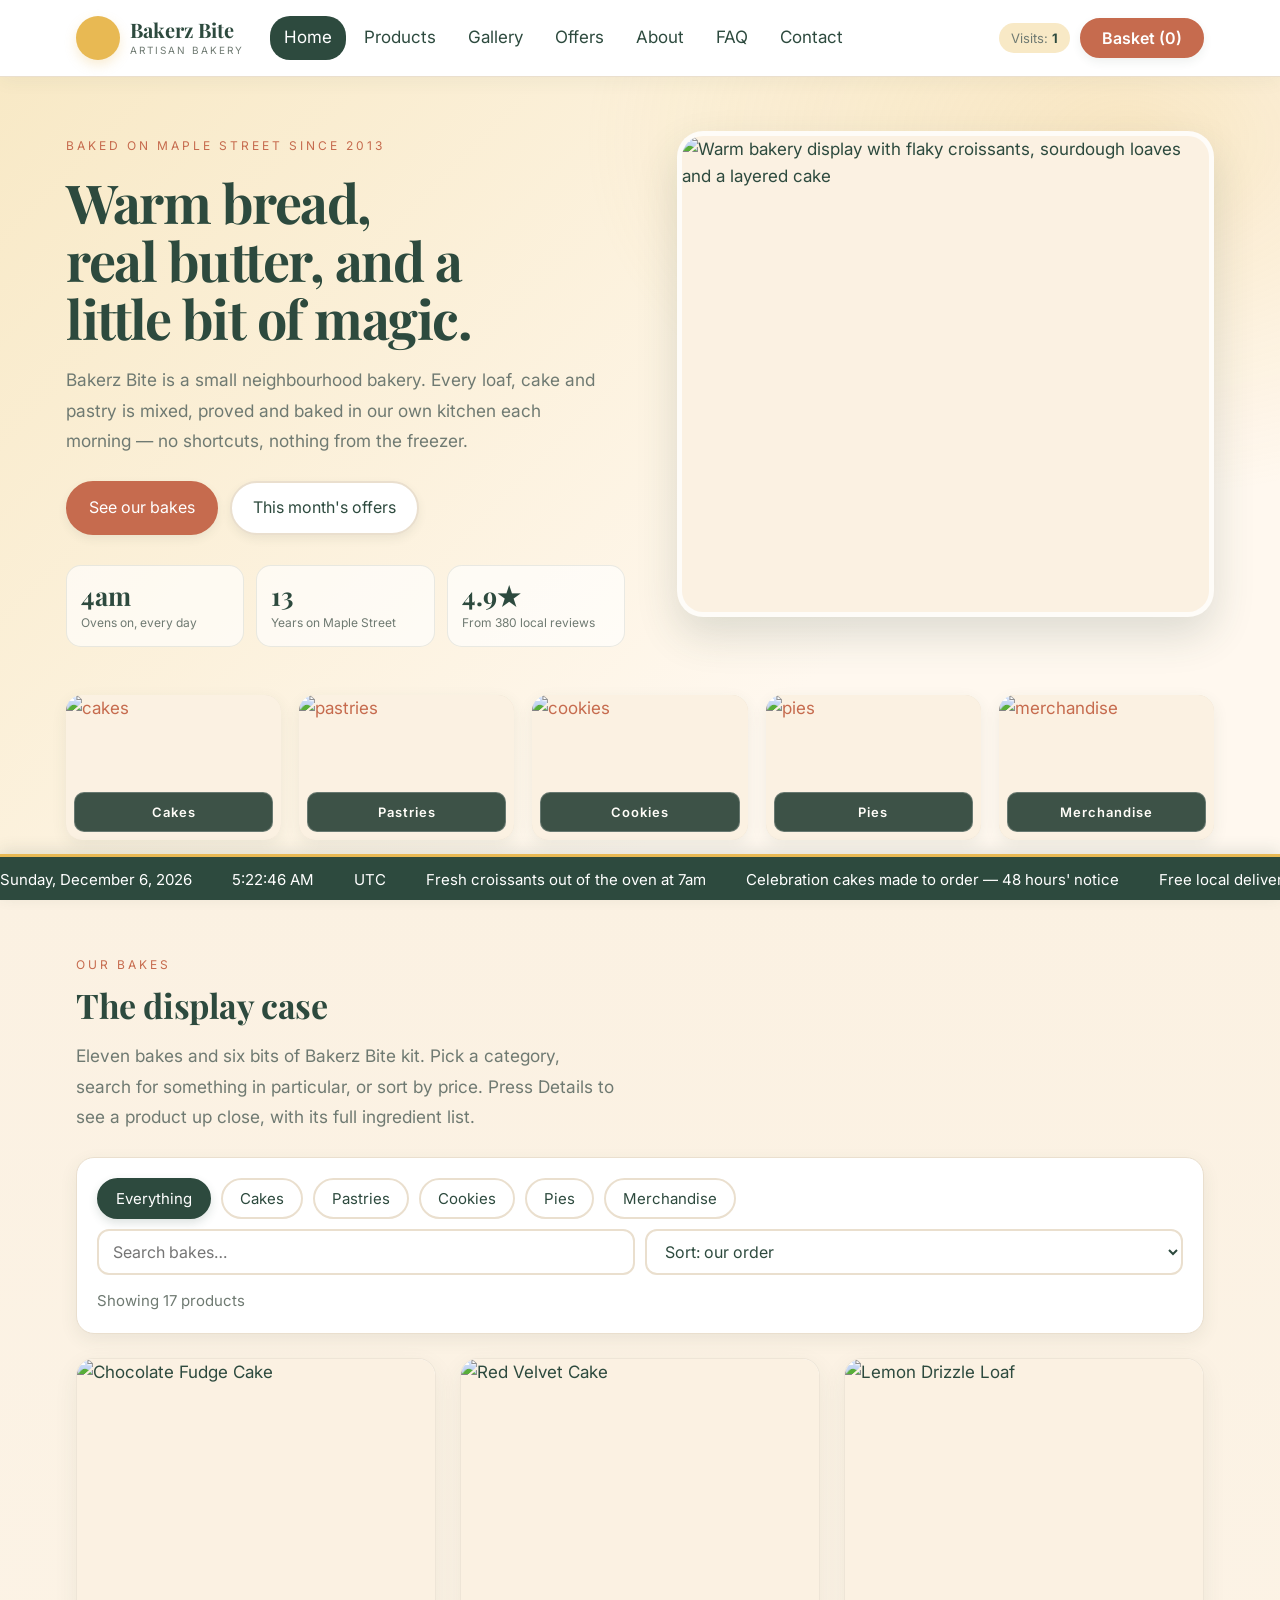
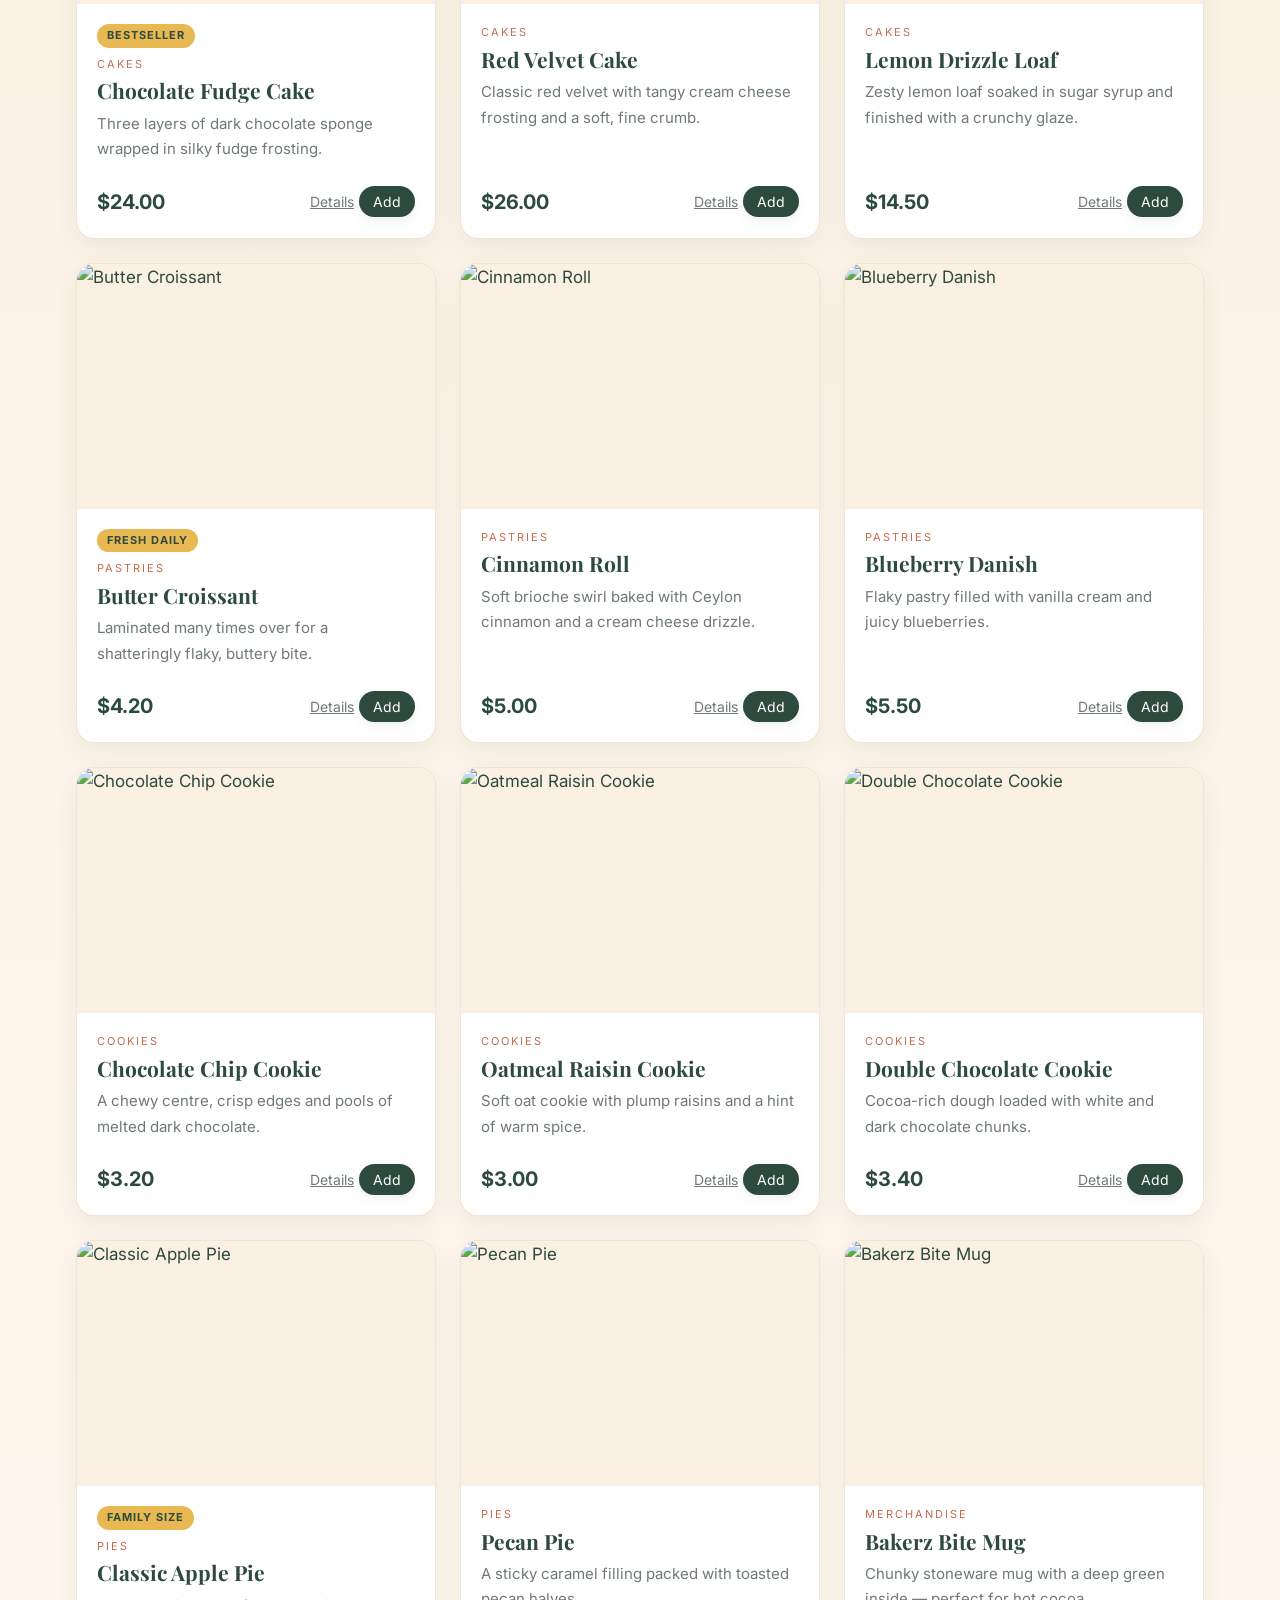
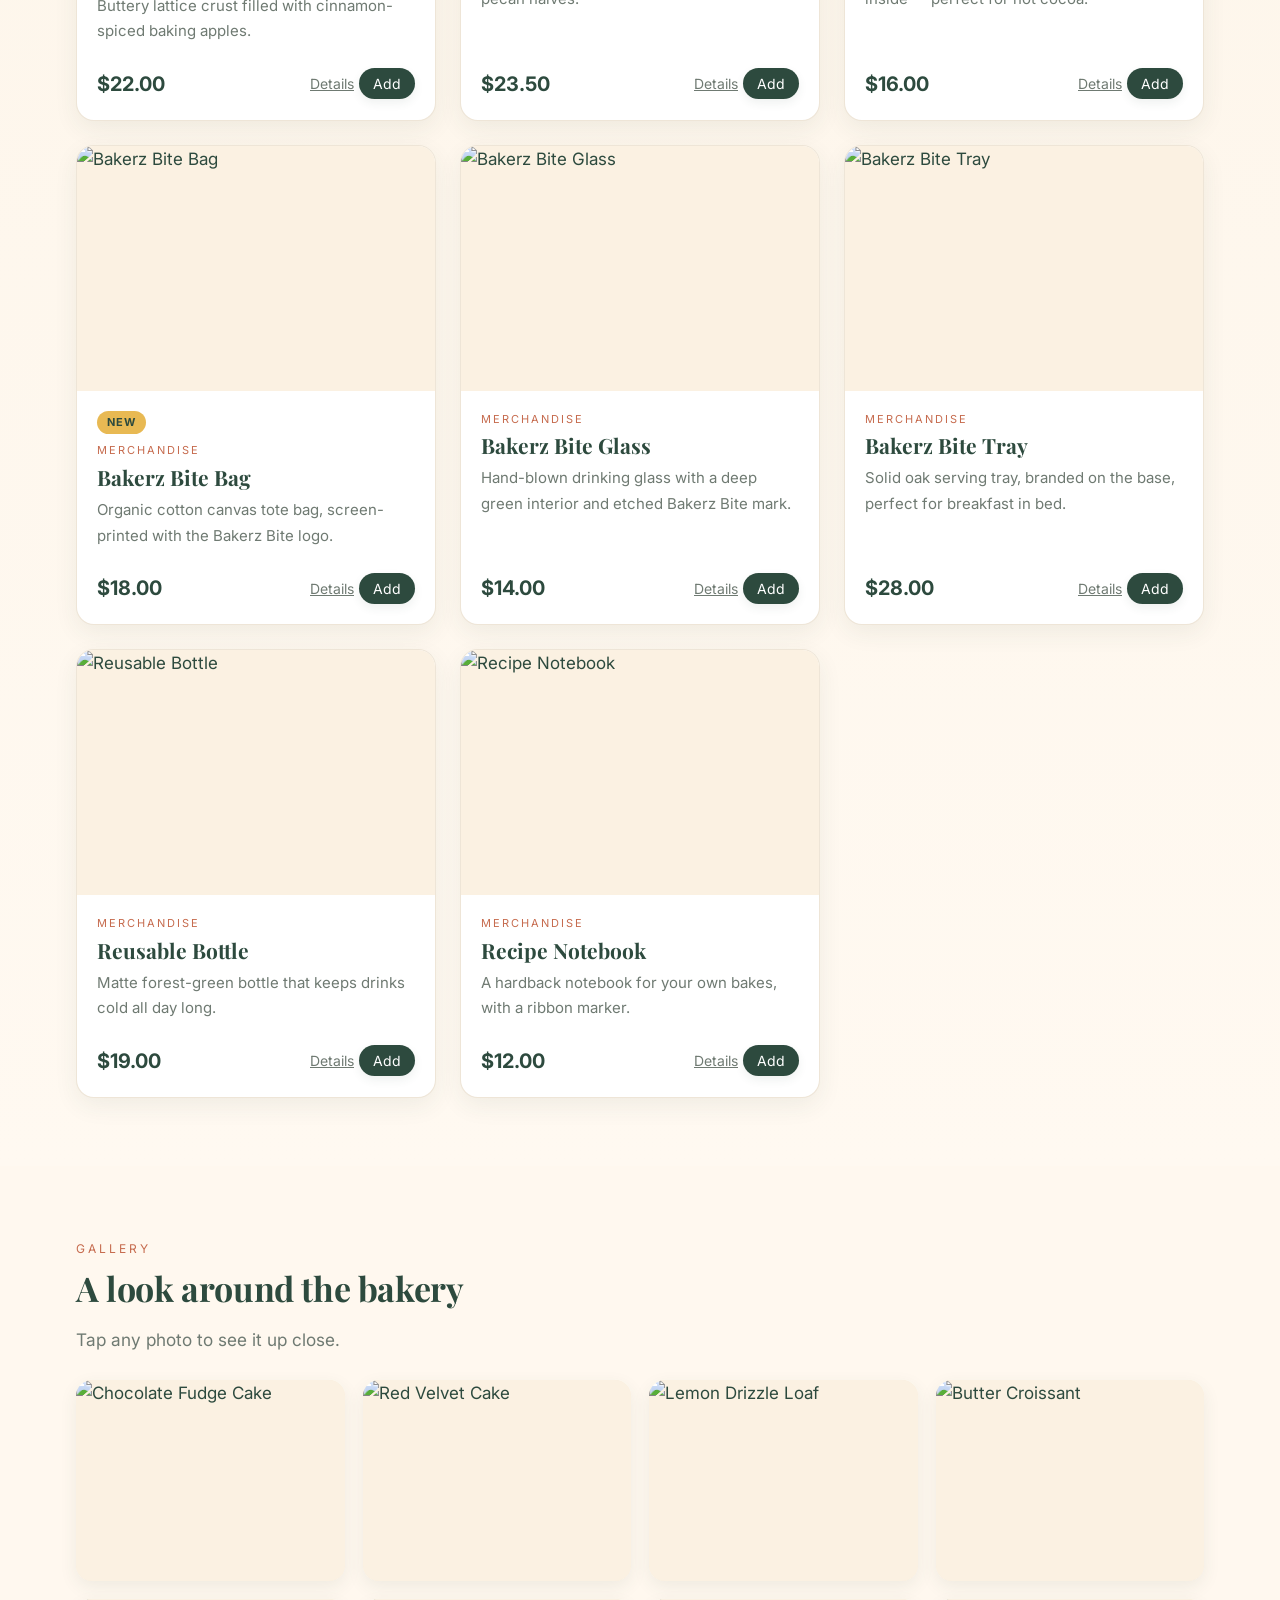
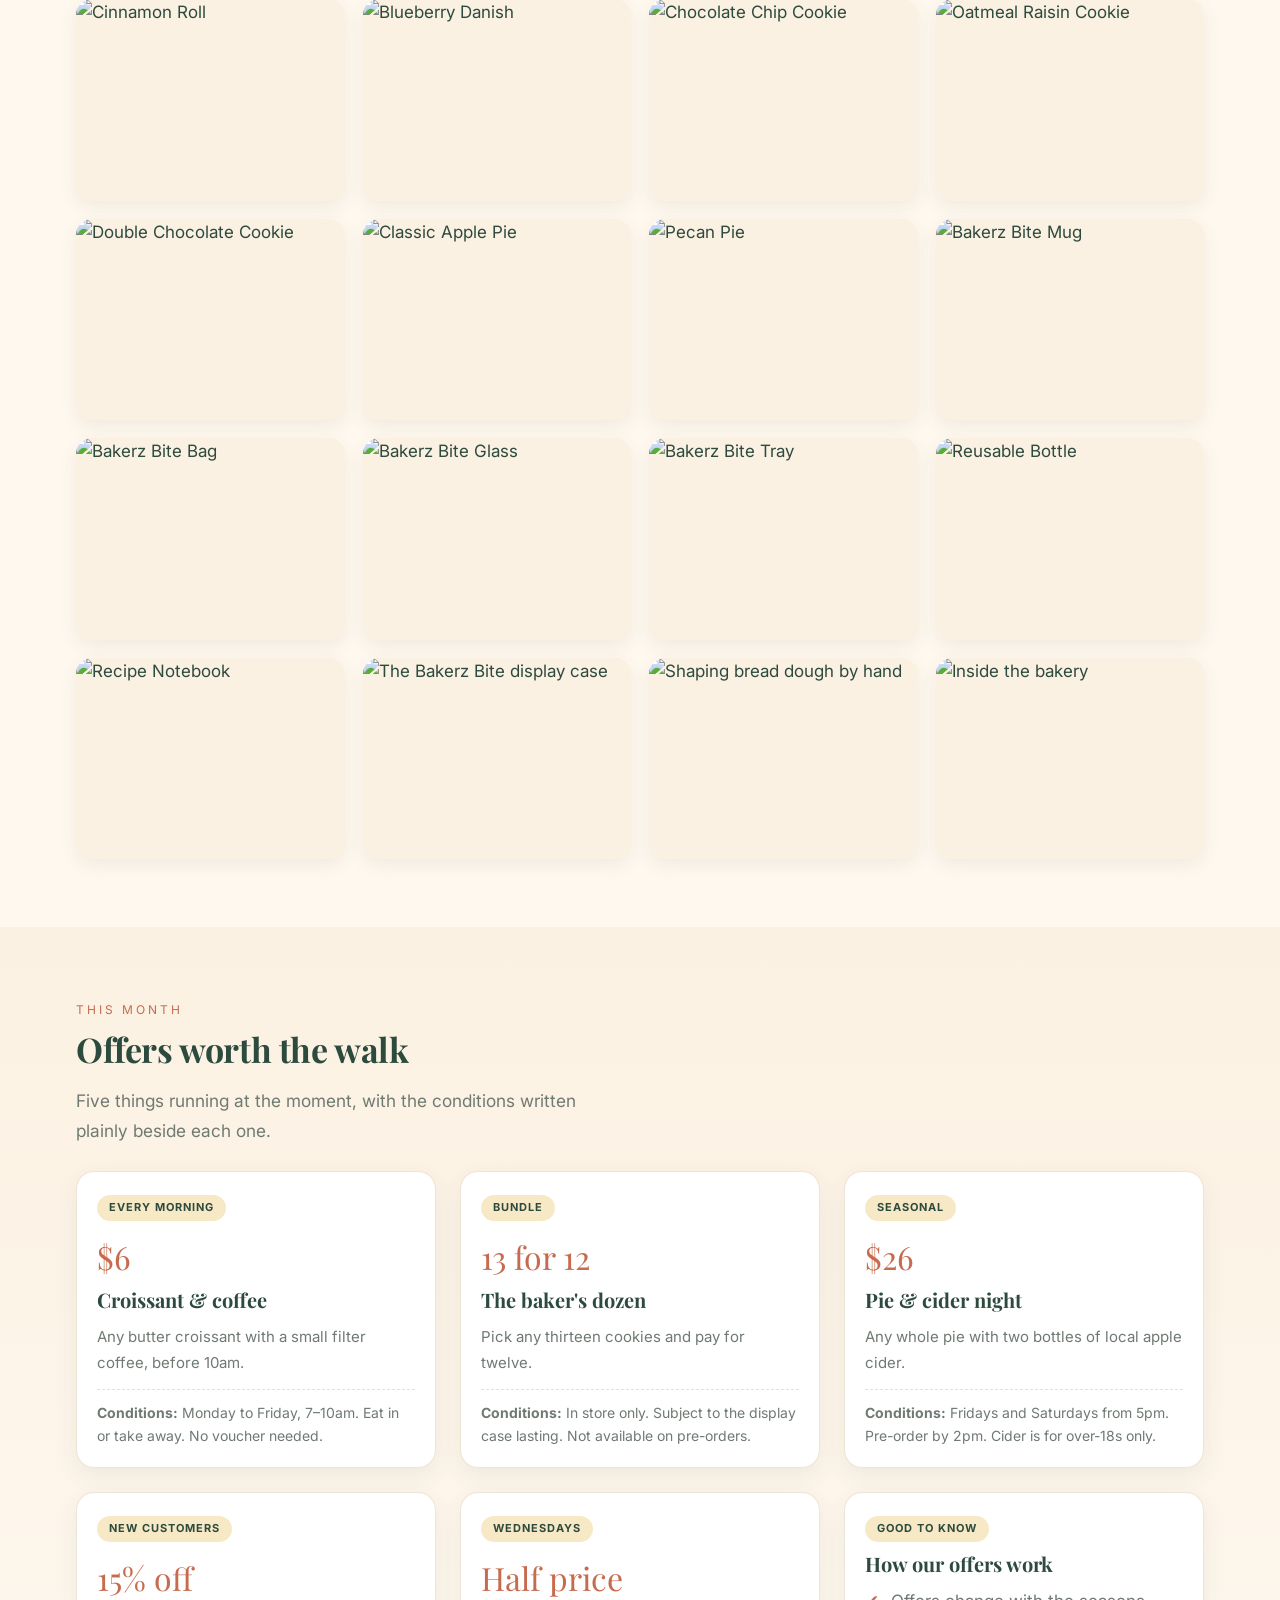
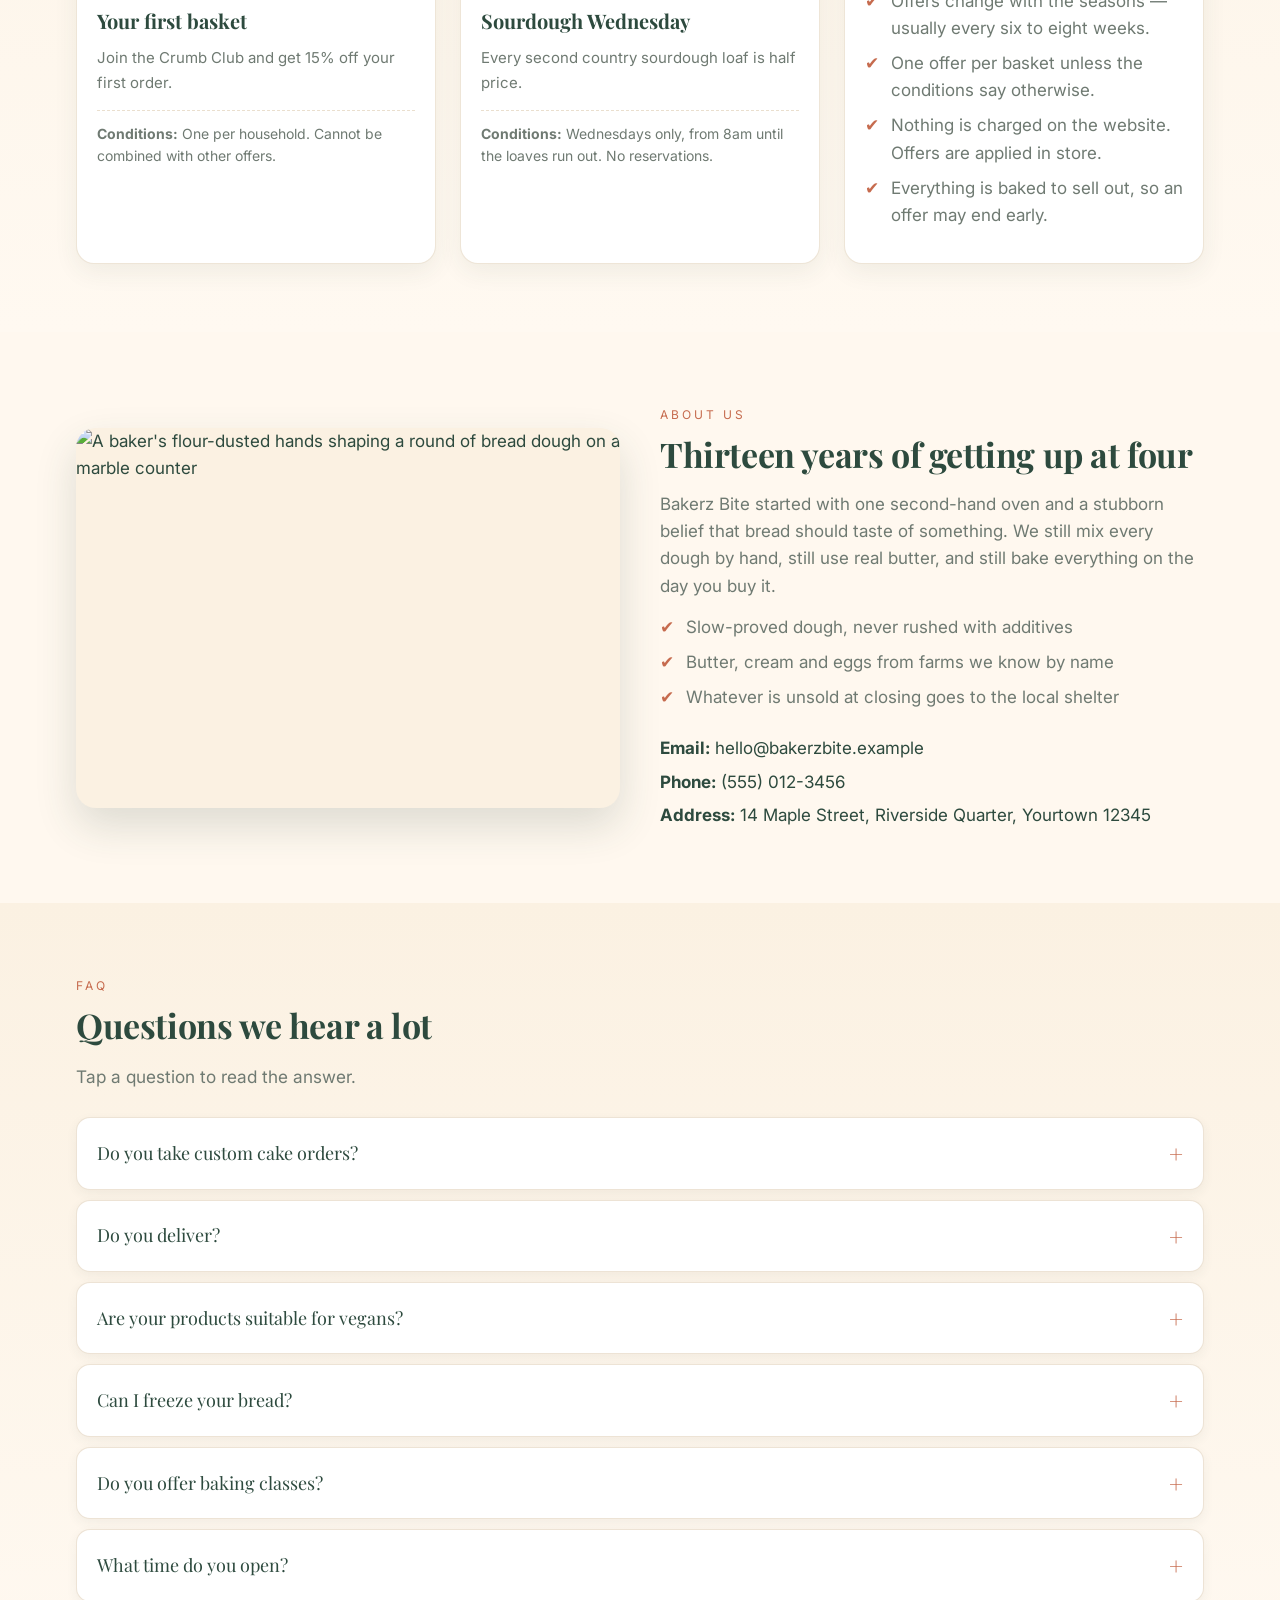
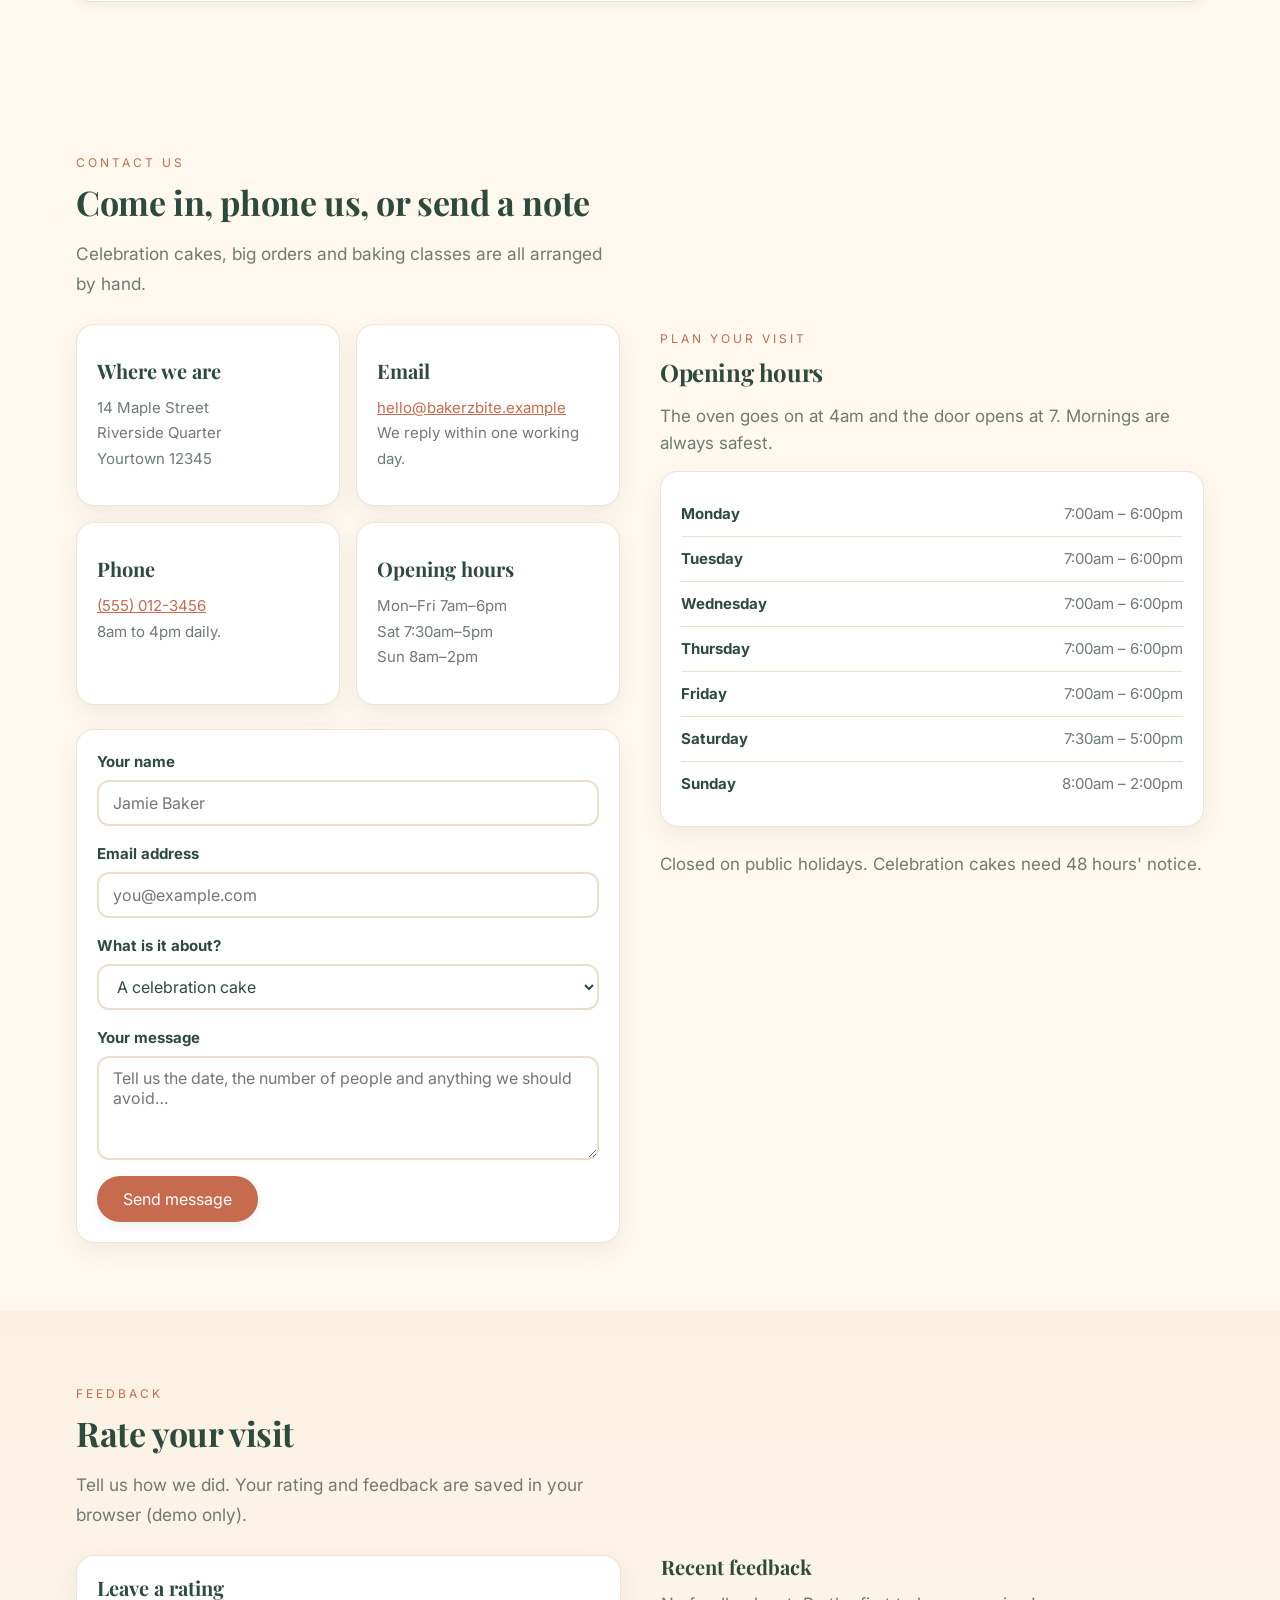
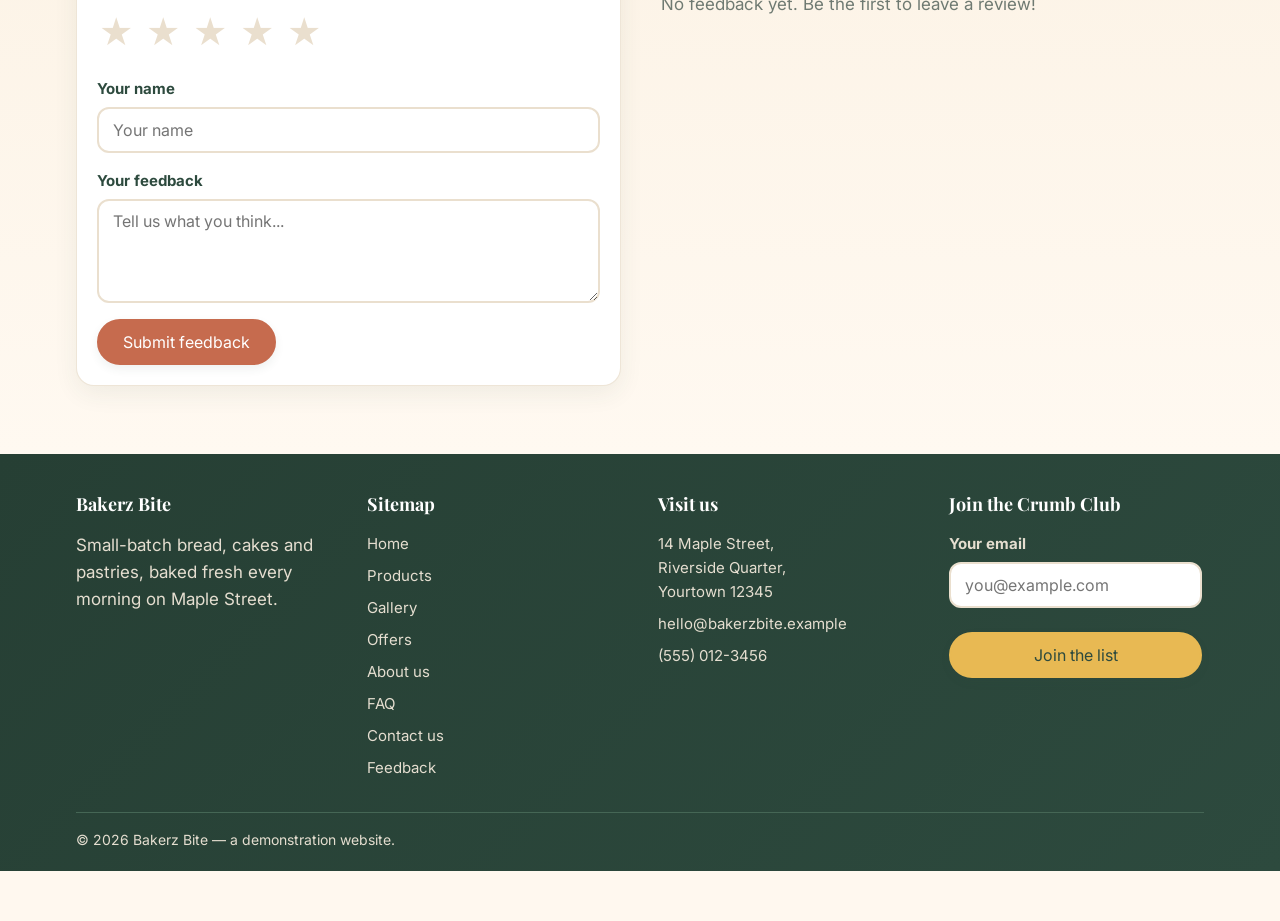
==== commit 61535b4f: "Update index.html" ====
--- a/index.html
+++ b/index.html
@@ -21,7 +21,7 @@
   <div class="container navbar-inner">
     <a class="brand" href="#top">
       <span class="logo-mark">
-        <img src="images (2).jfif" alt="">
+        <img src="Logo.jfif" alt="">
       </span>
       <span class="logo-text">
         <strong>Bakerz Bite</strong>
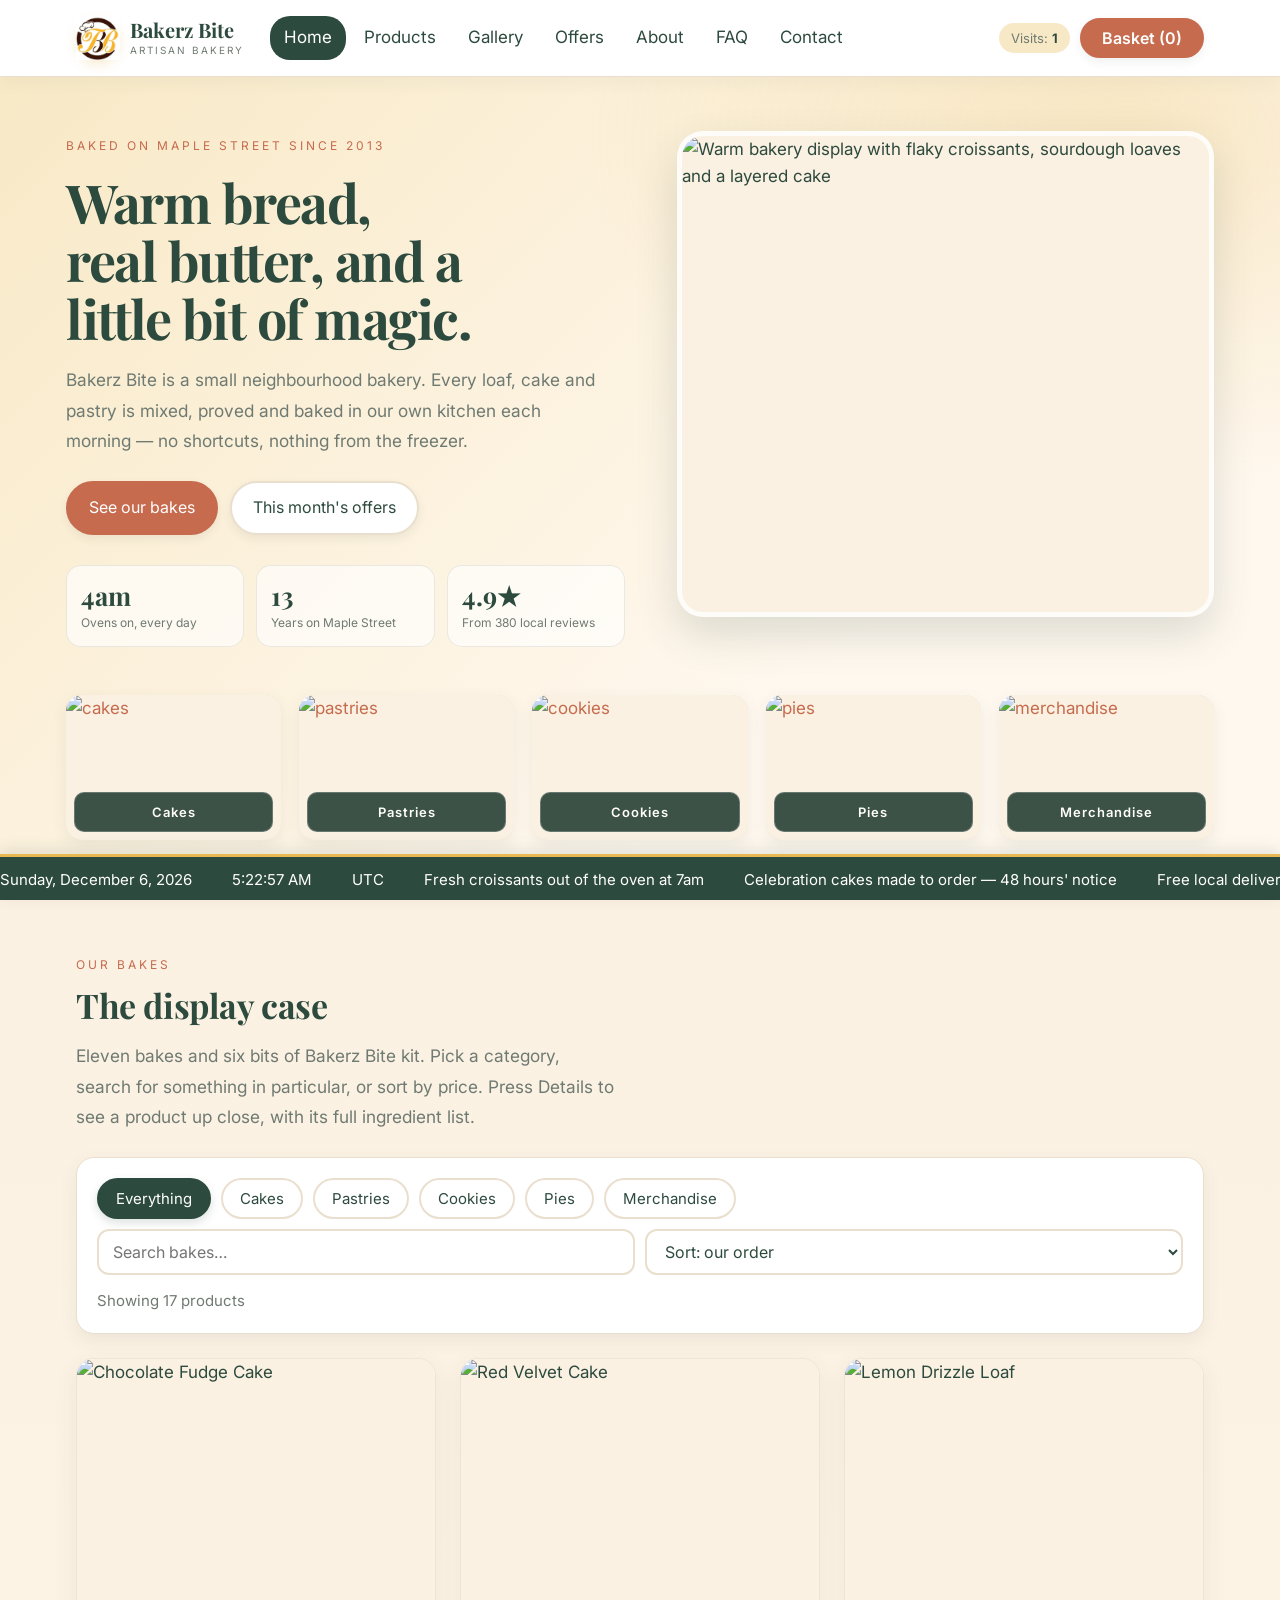
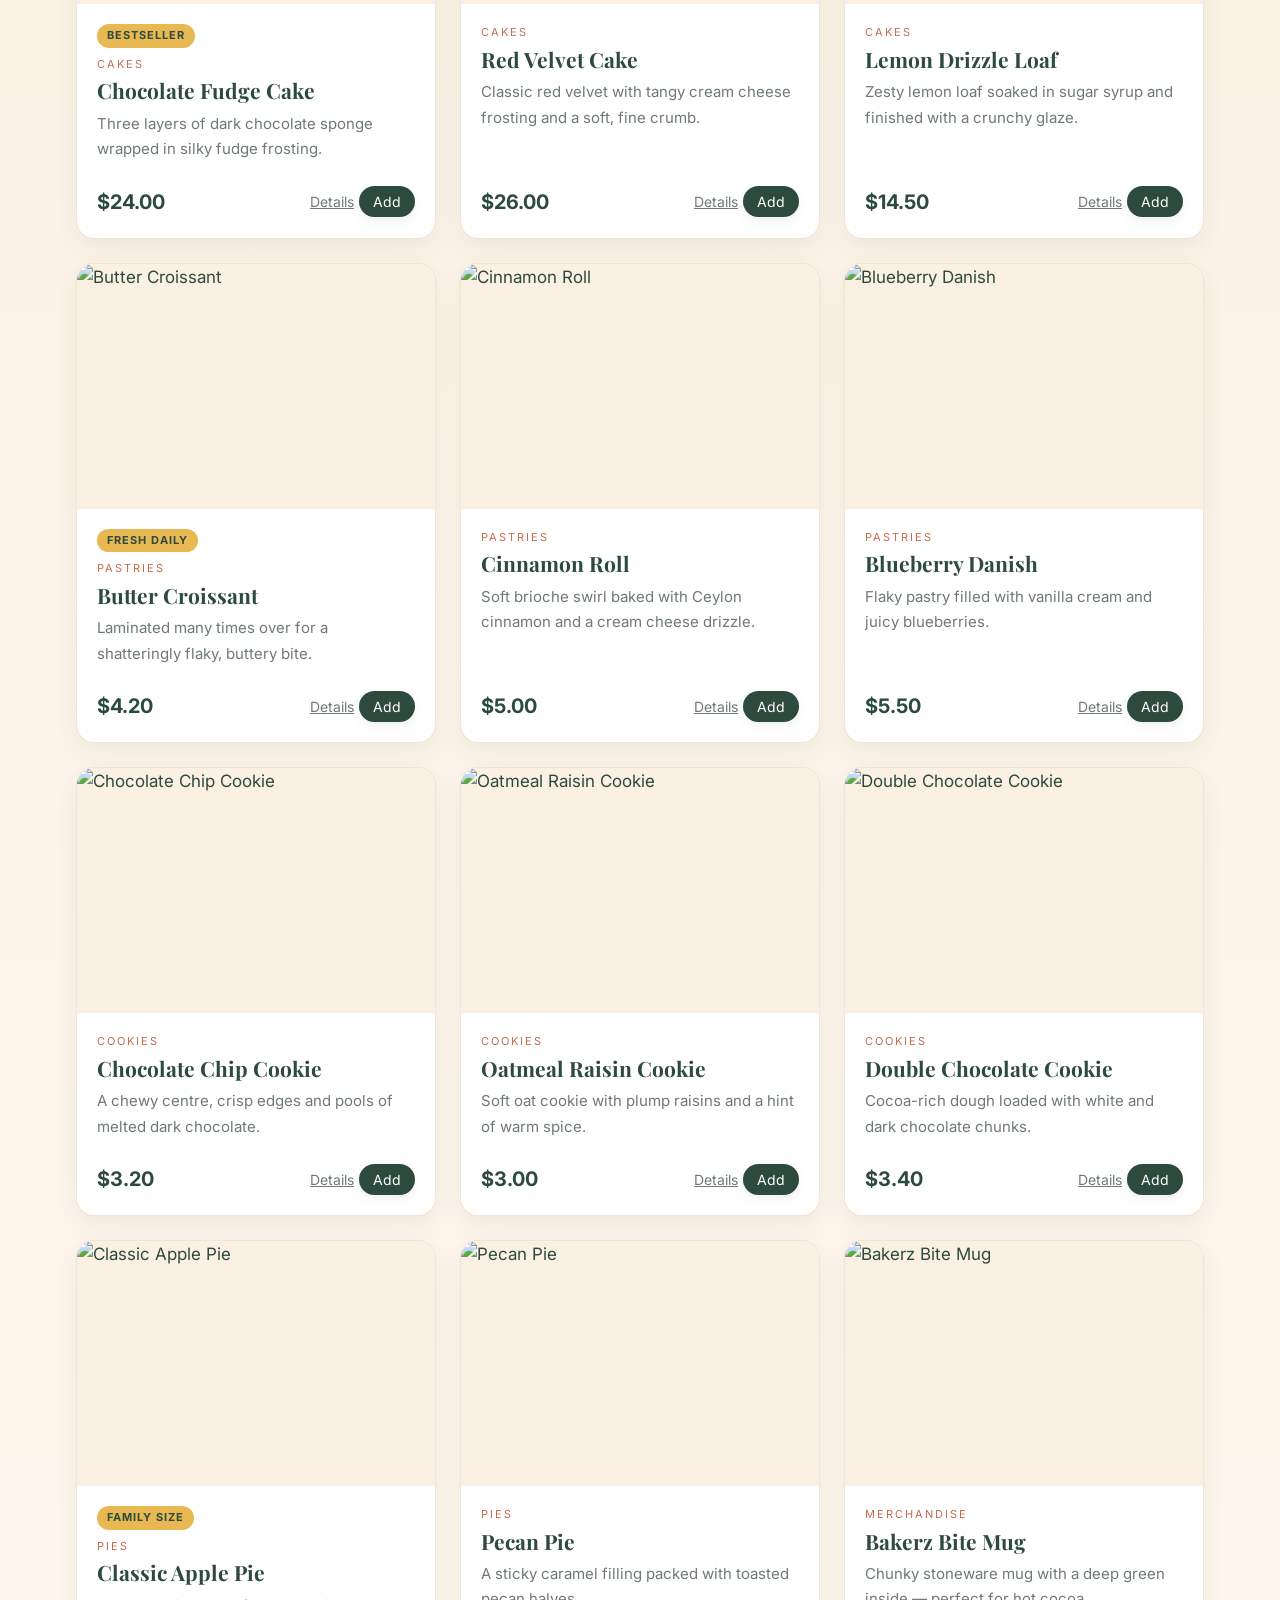
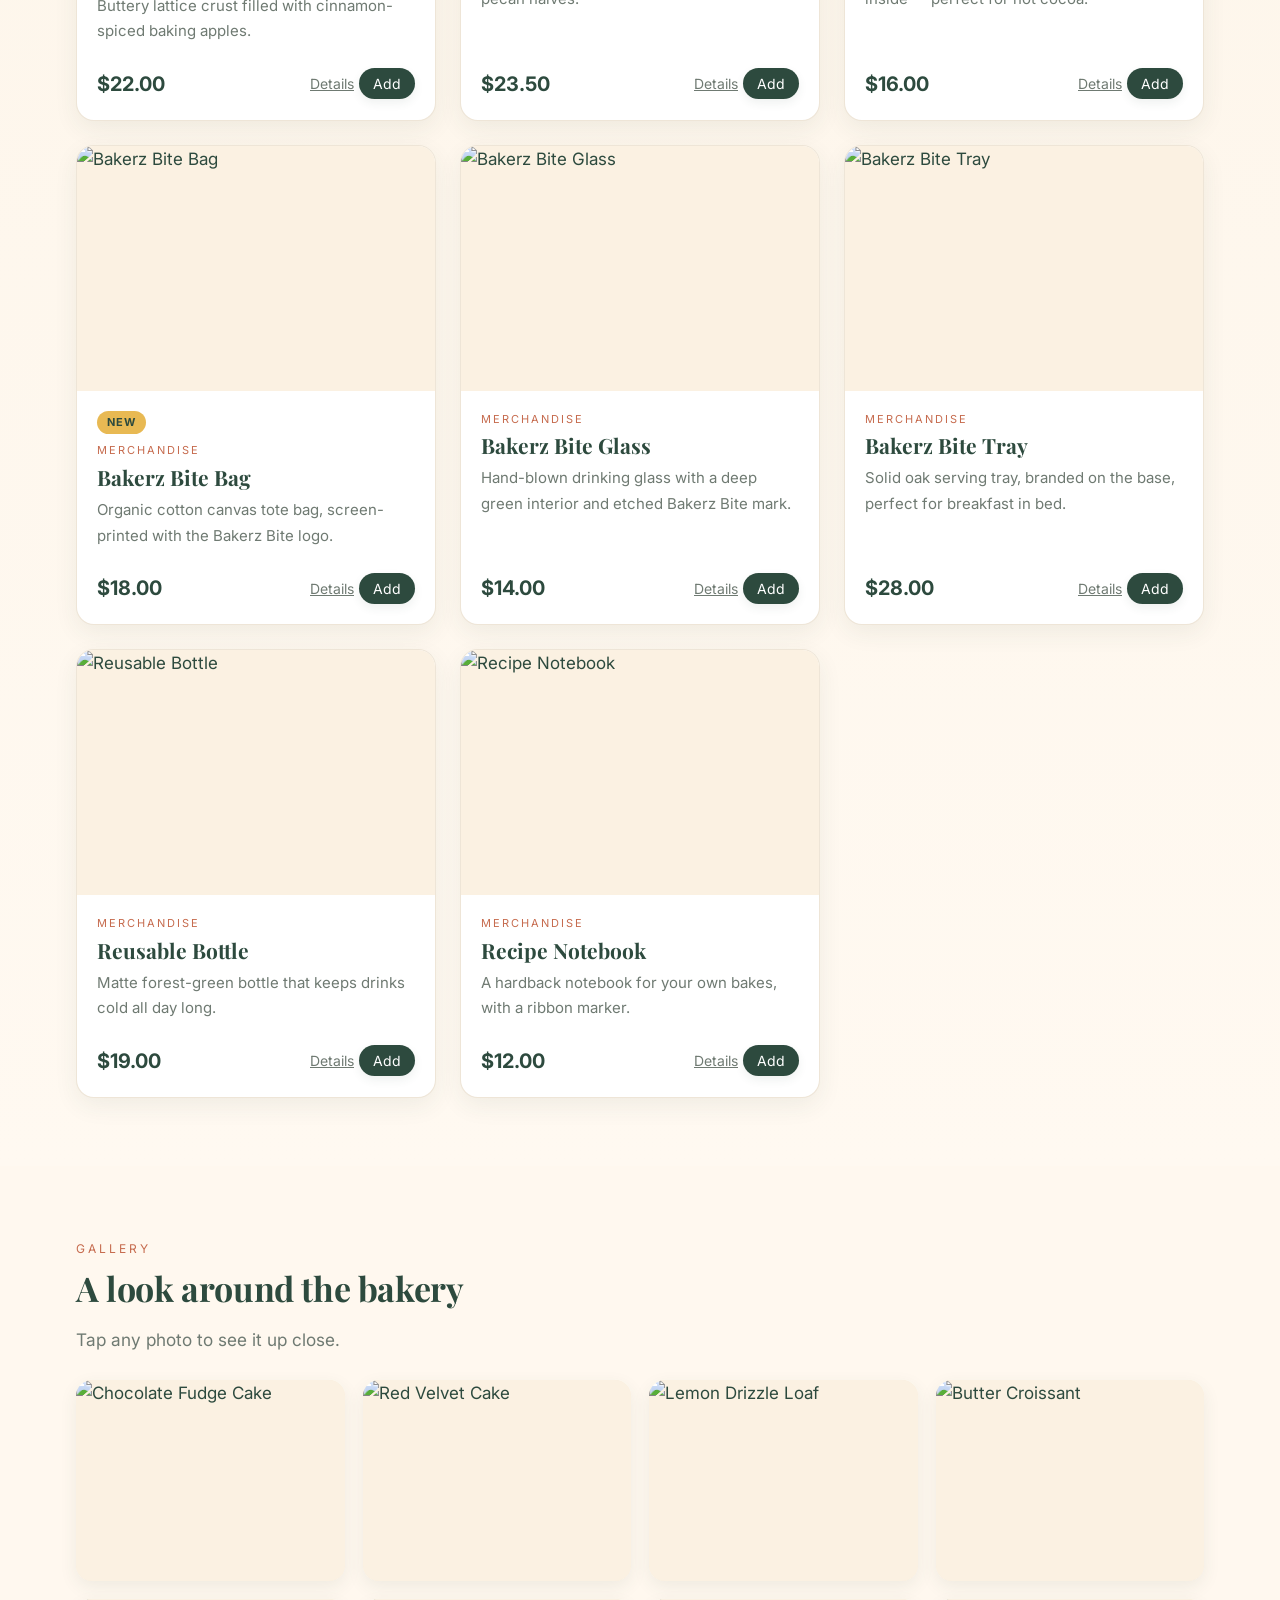
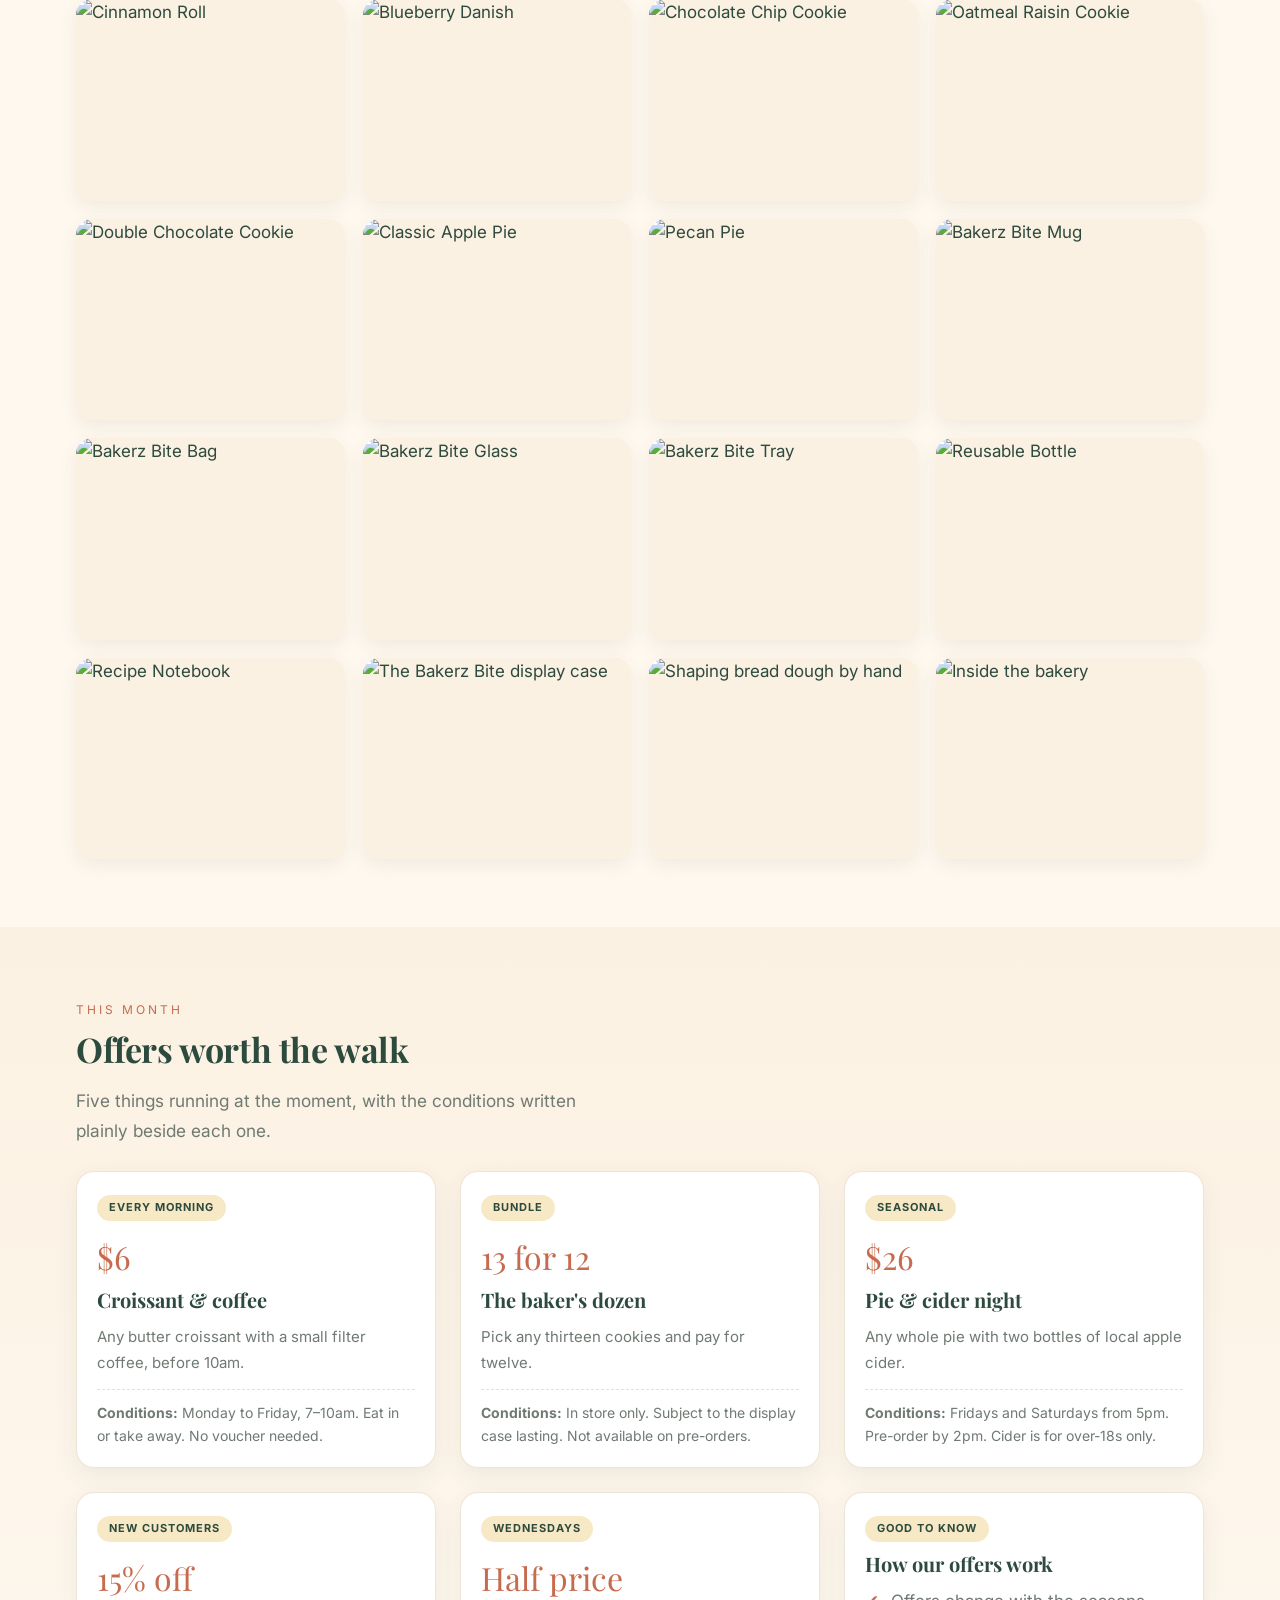
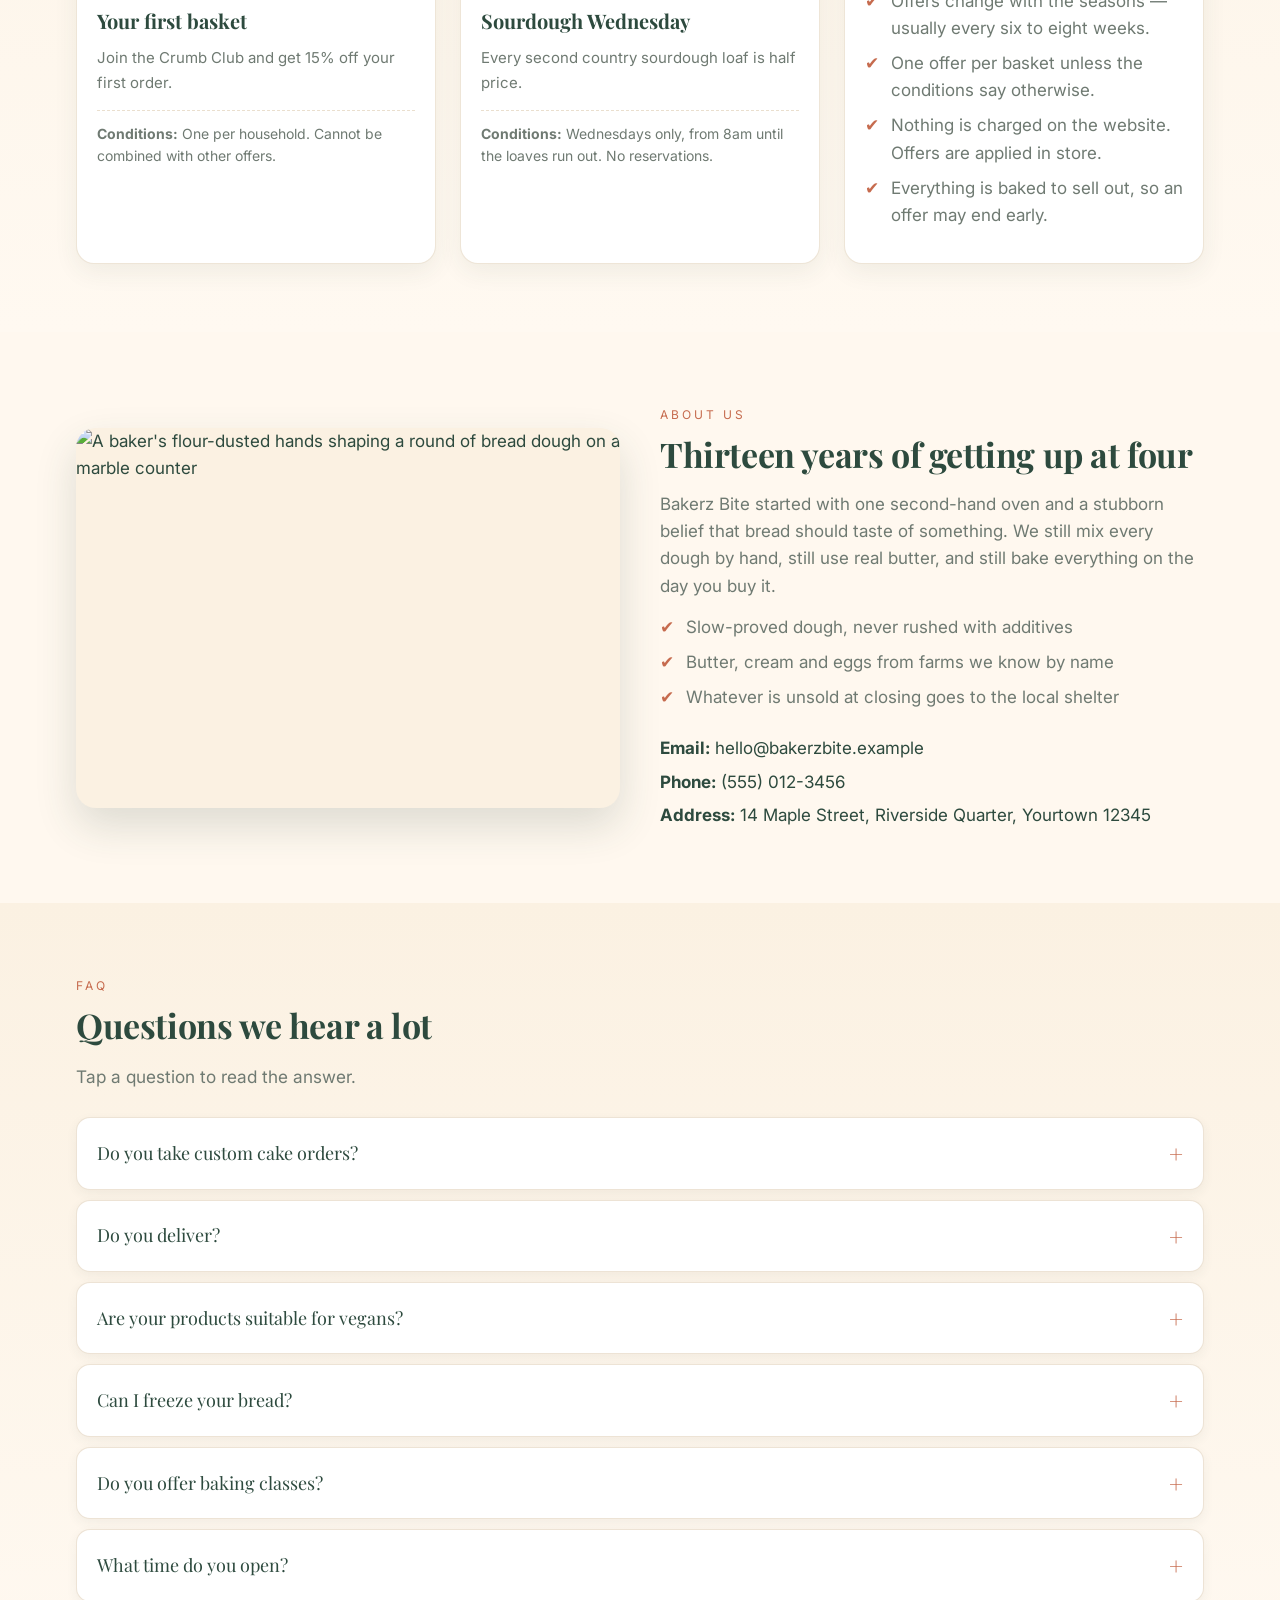
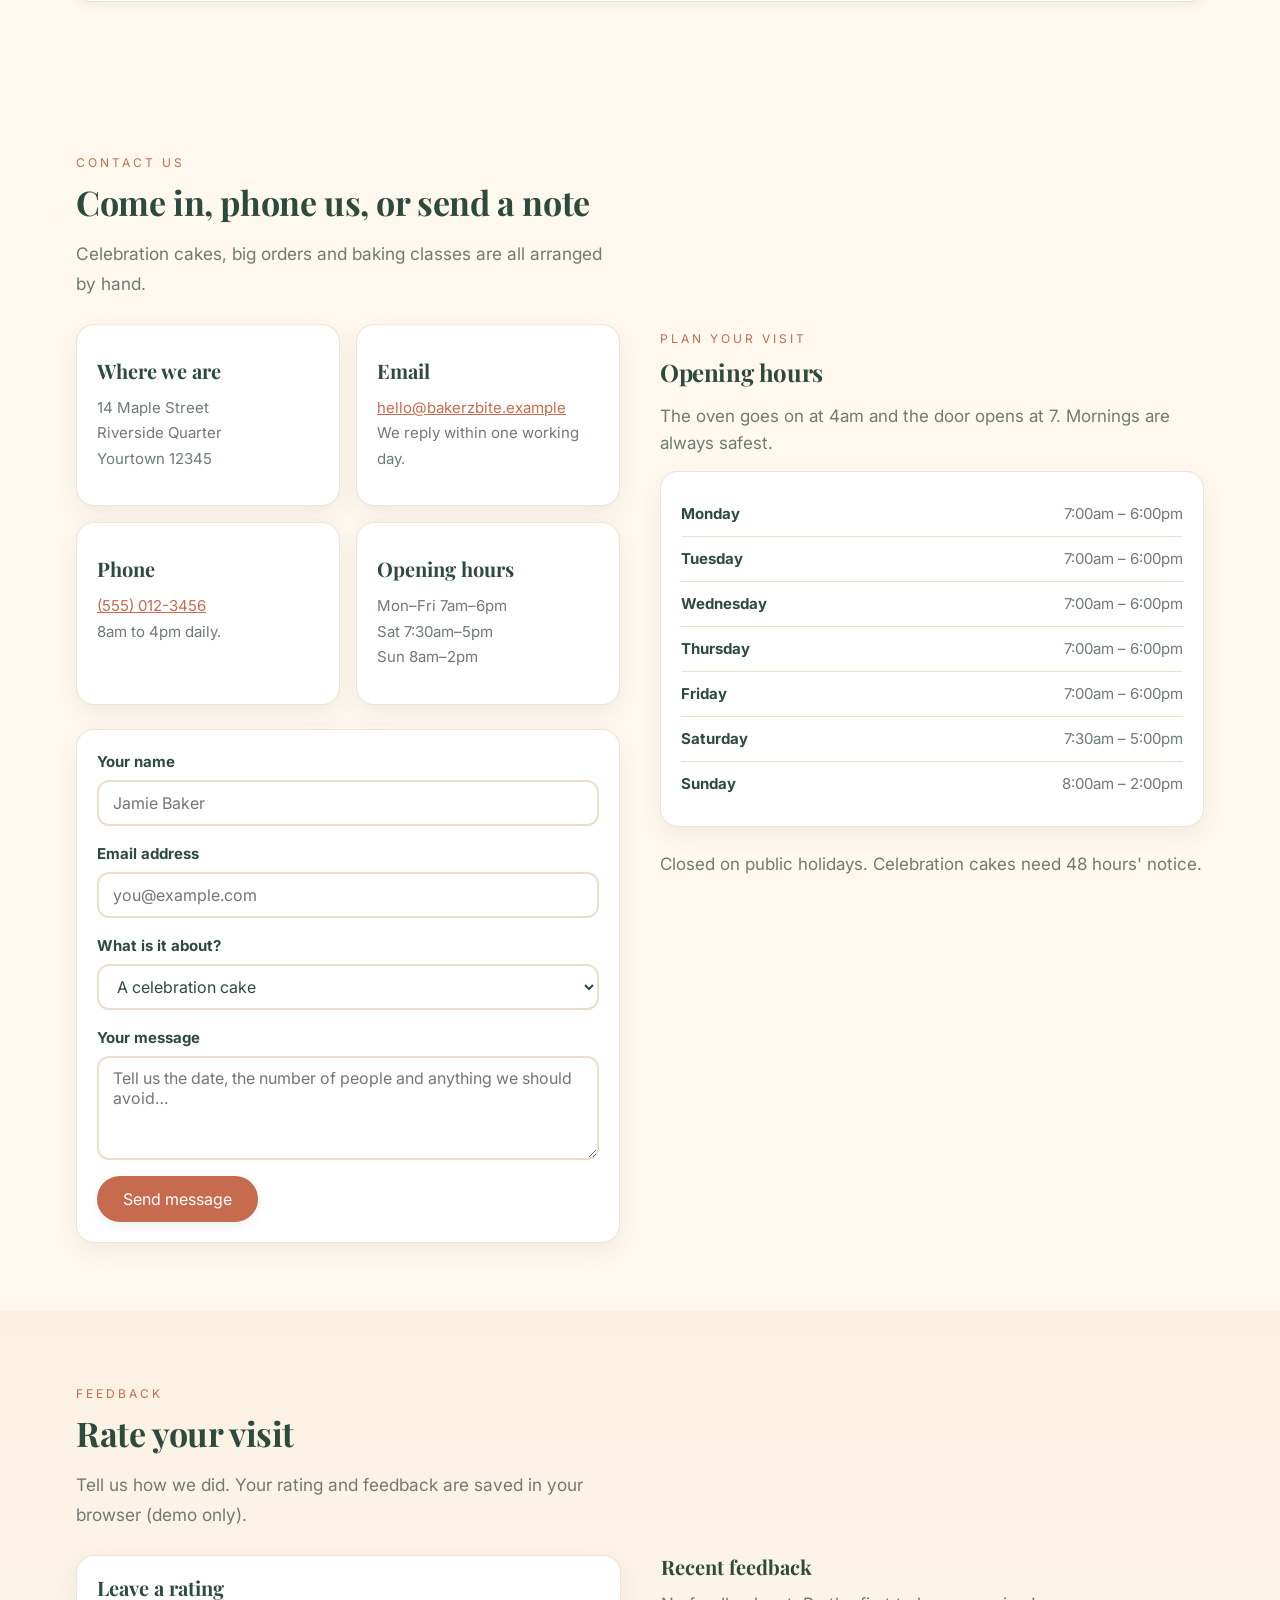
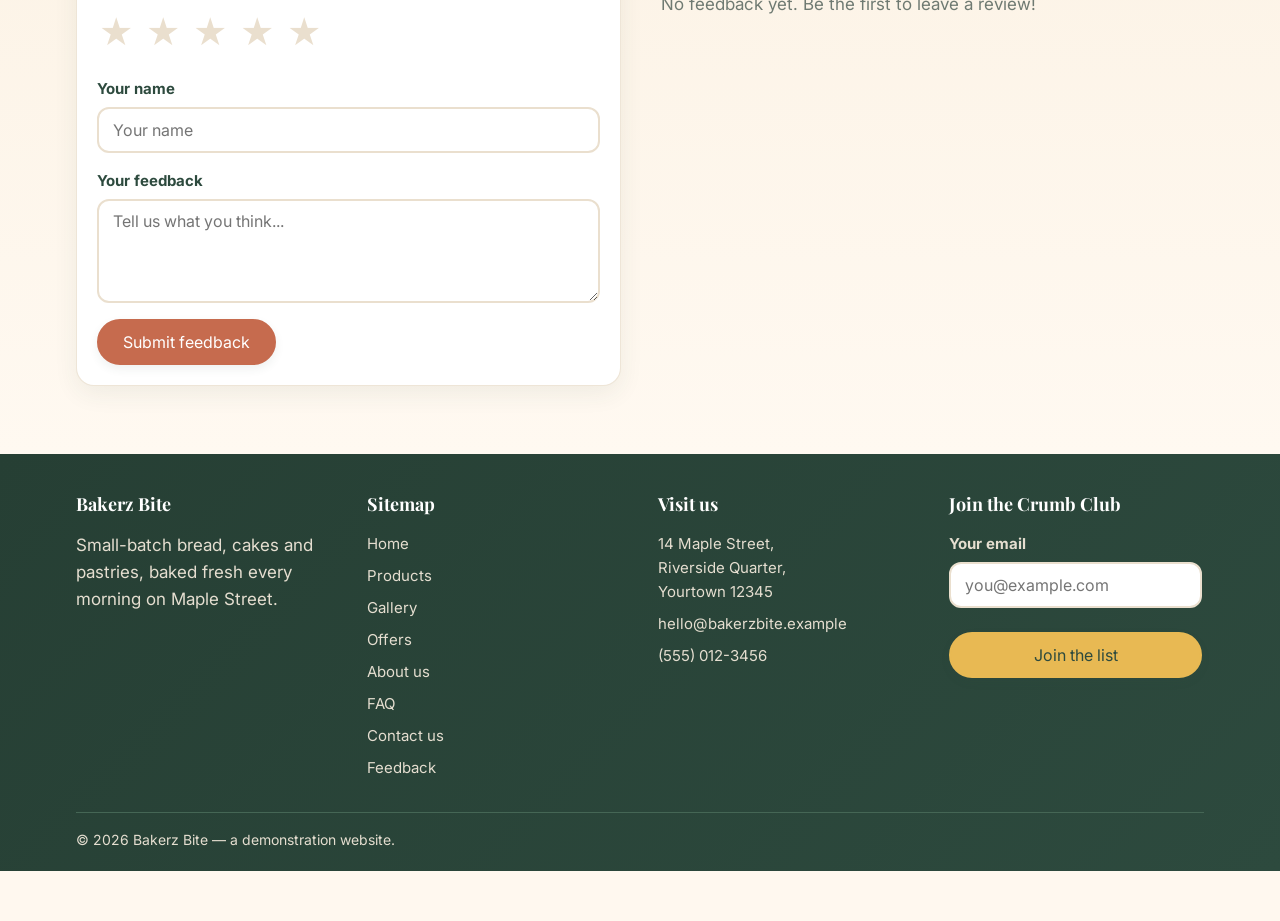
==== commit 0b4432e2: "Update index.html" ====
--- a/index.html
+++ b/index.html
@@ -1,5 +1,5 @@
 <!DOCTYPE html>
-<html lang="en">
+<html>
 <head>
   <meta charset="utf-8">
   <meta name="viewport" content="width=device-width, initial-scale=1">
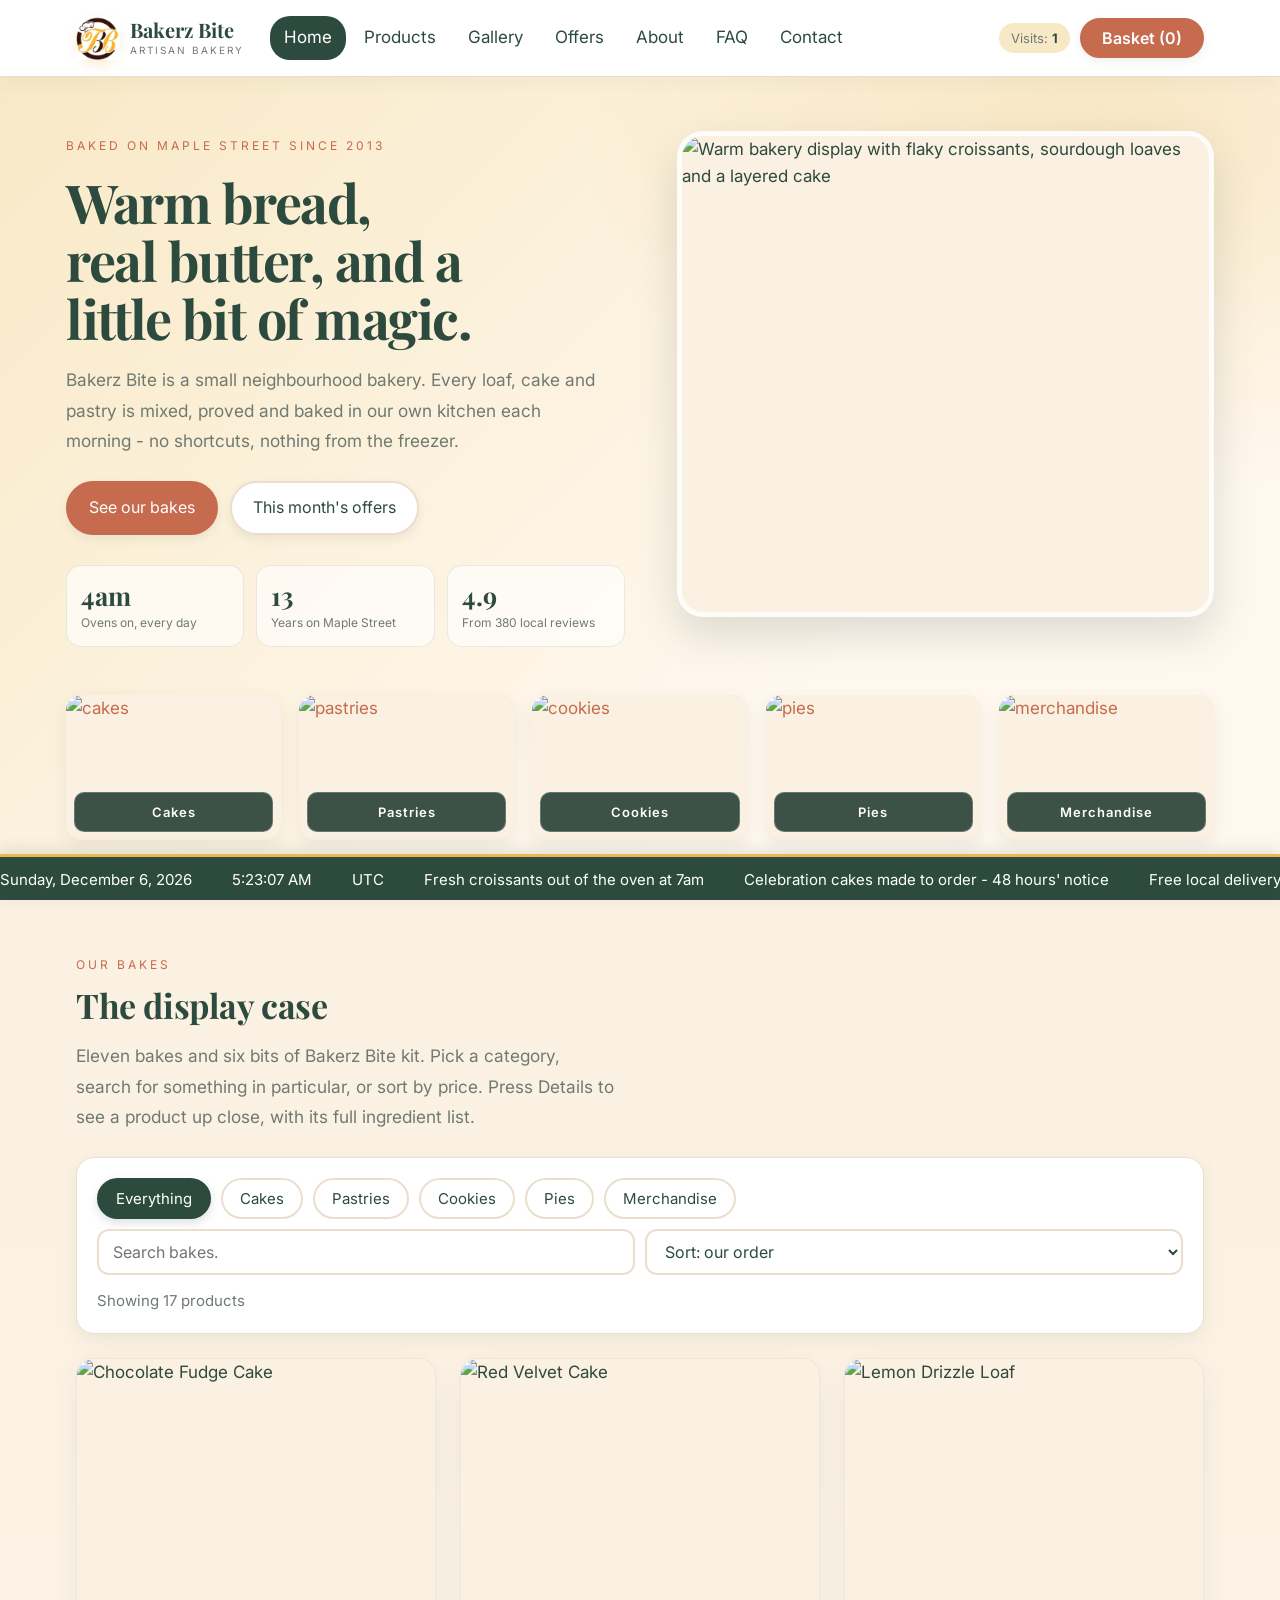
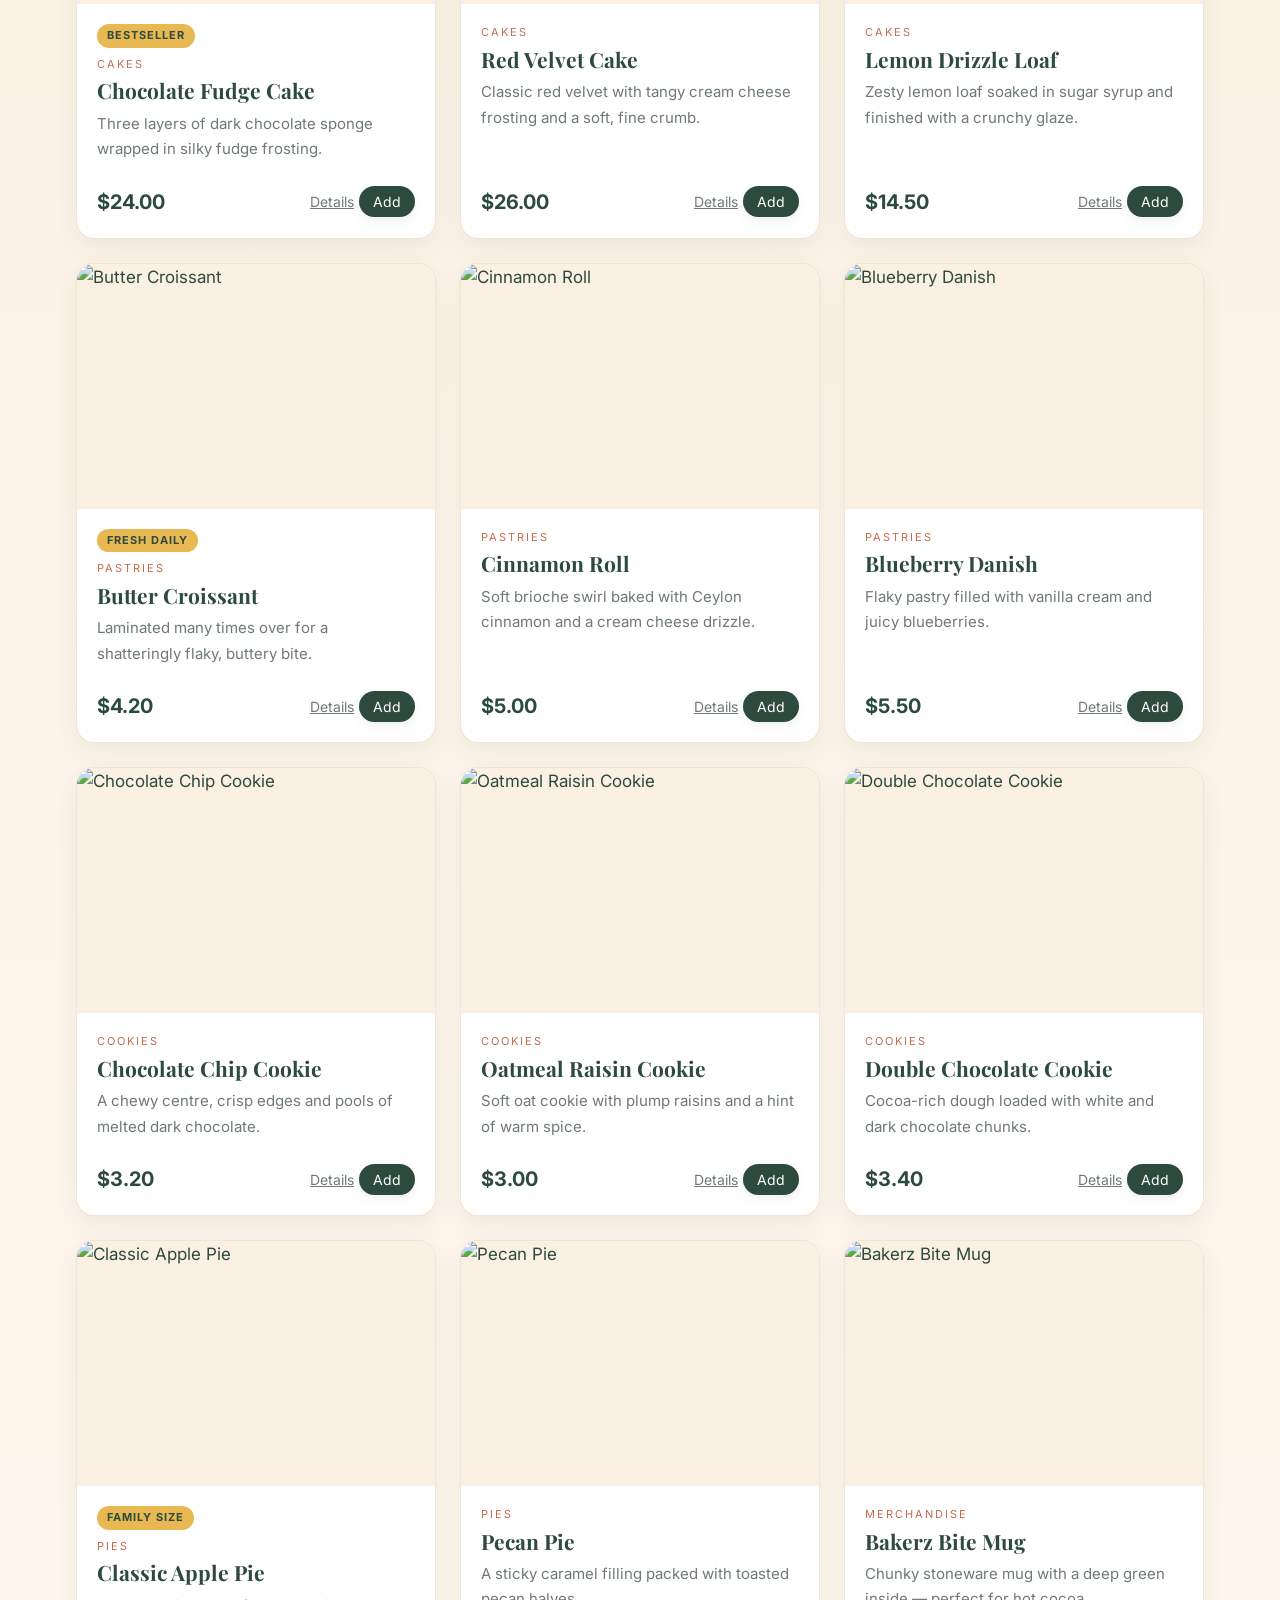
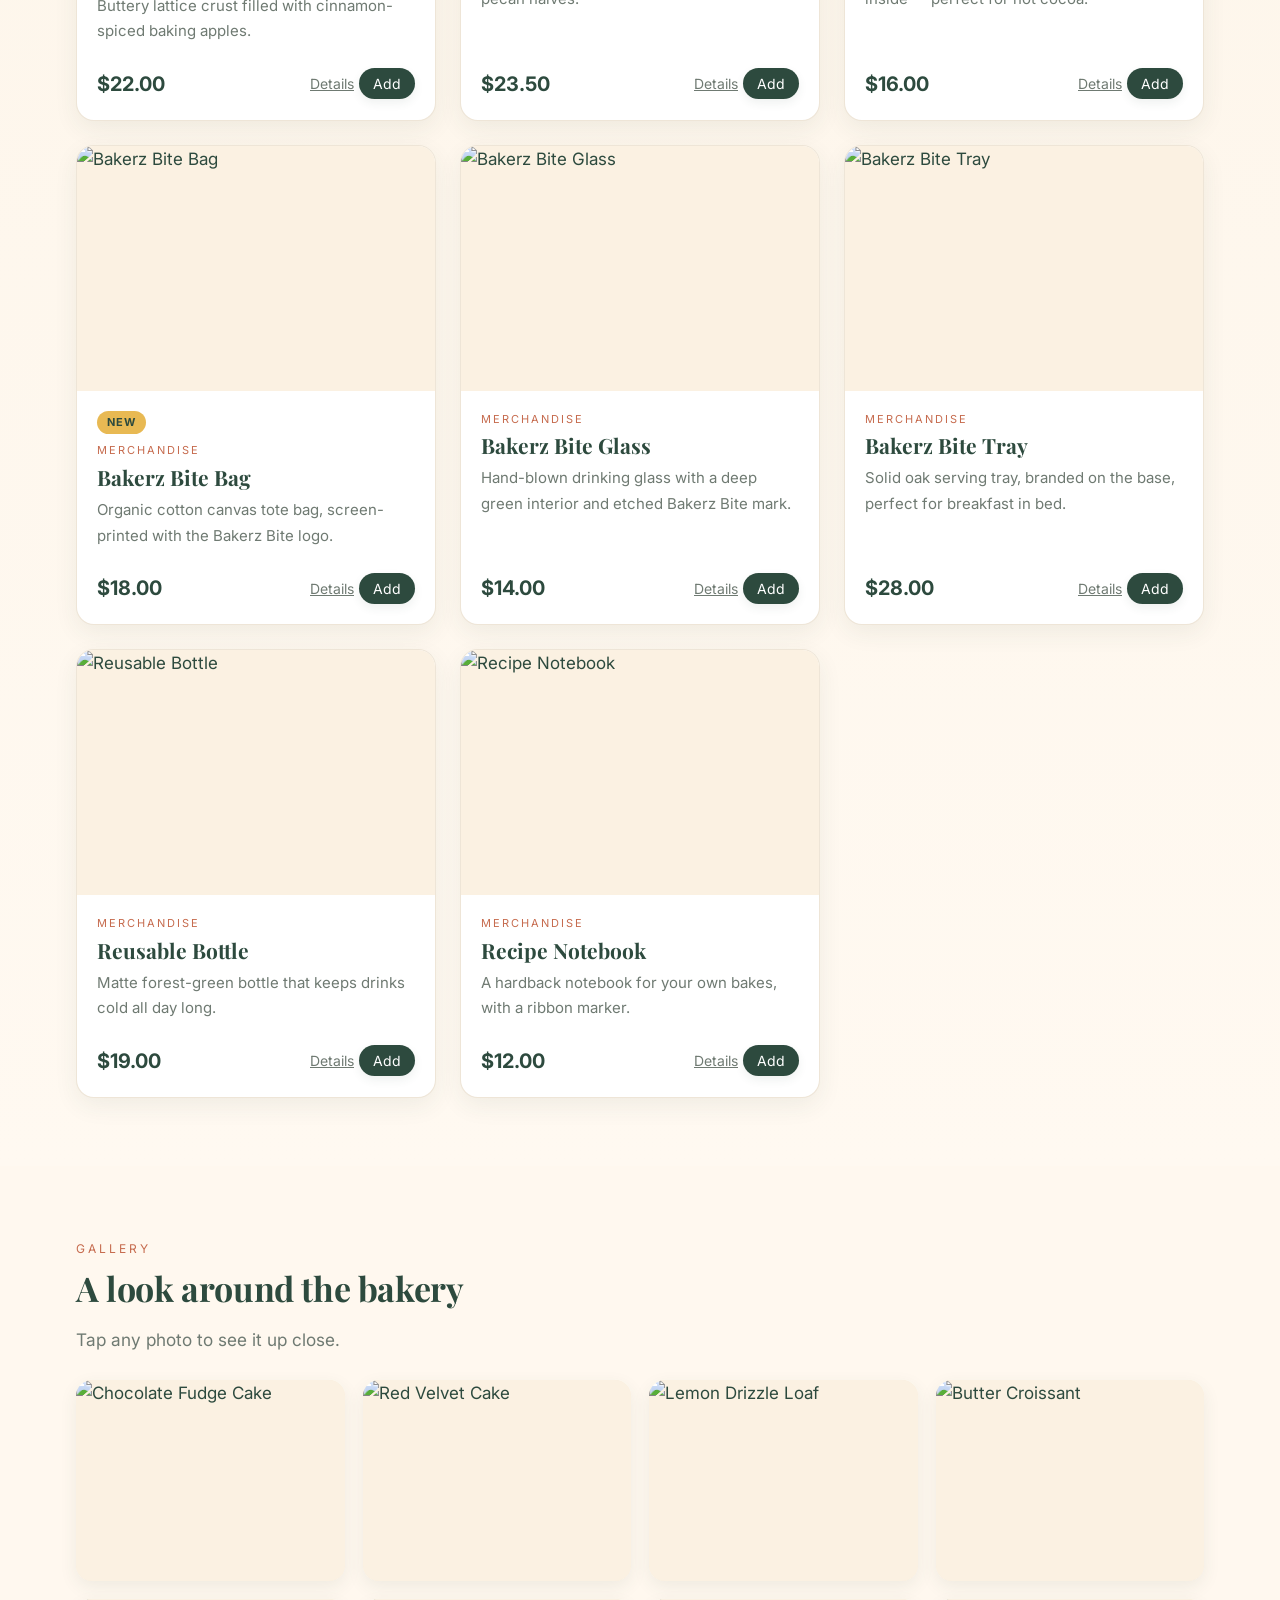
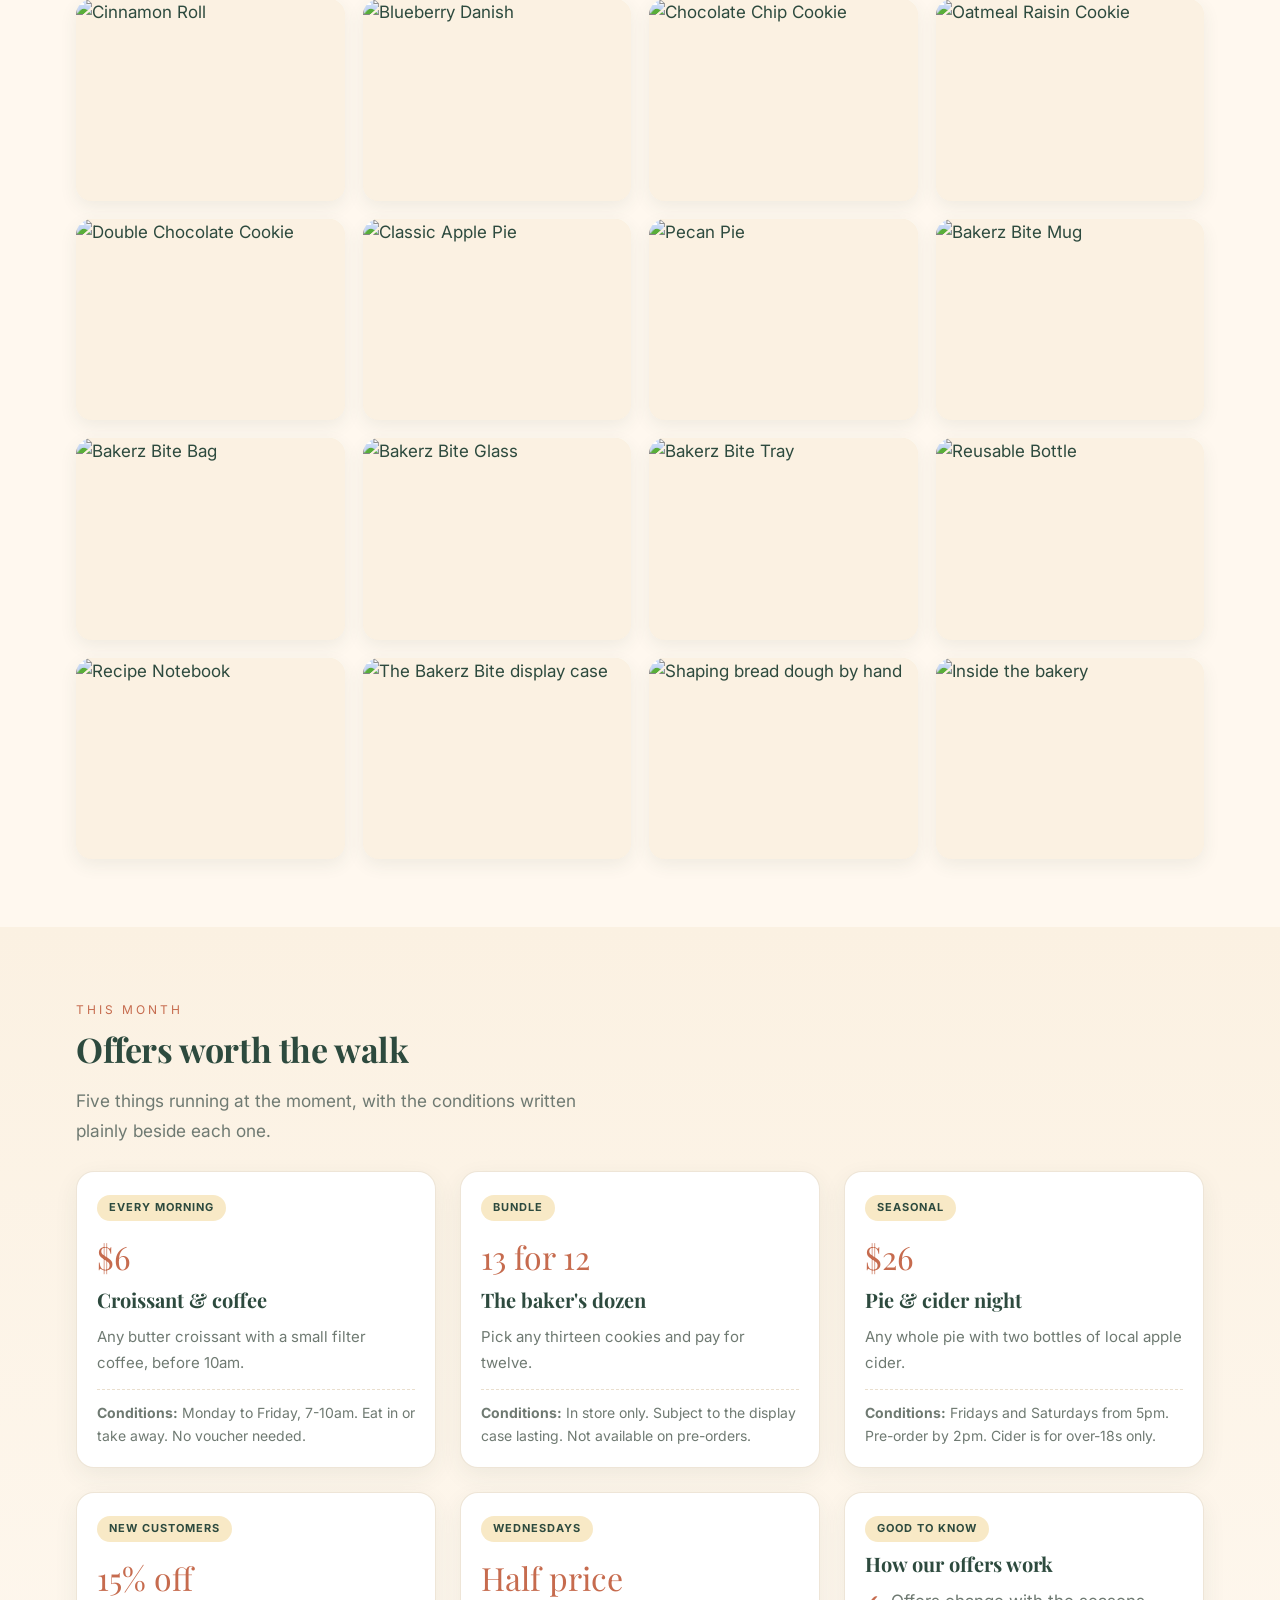
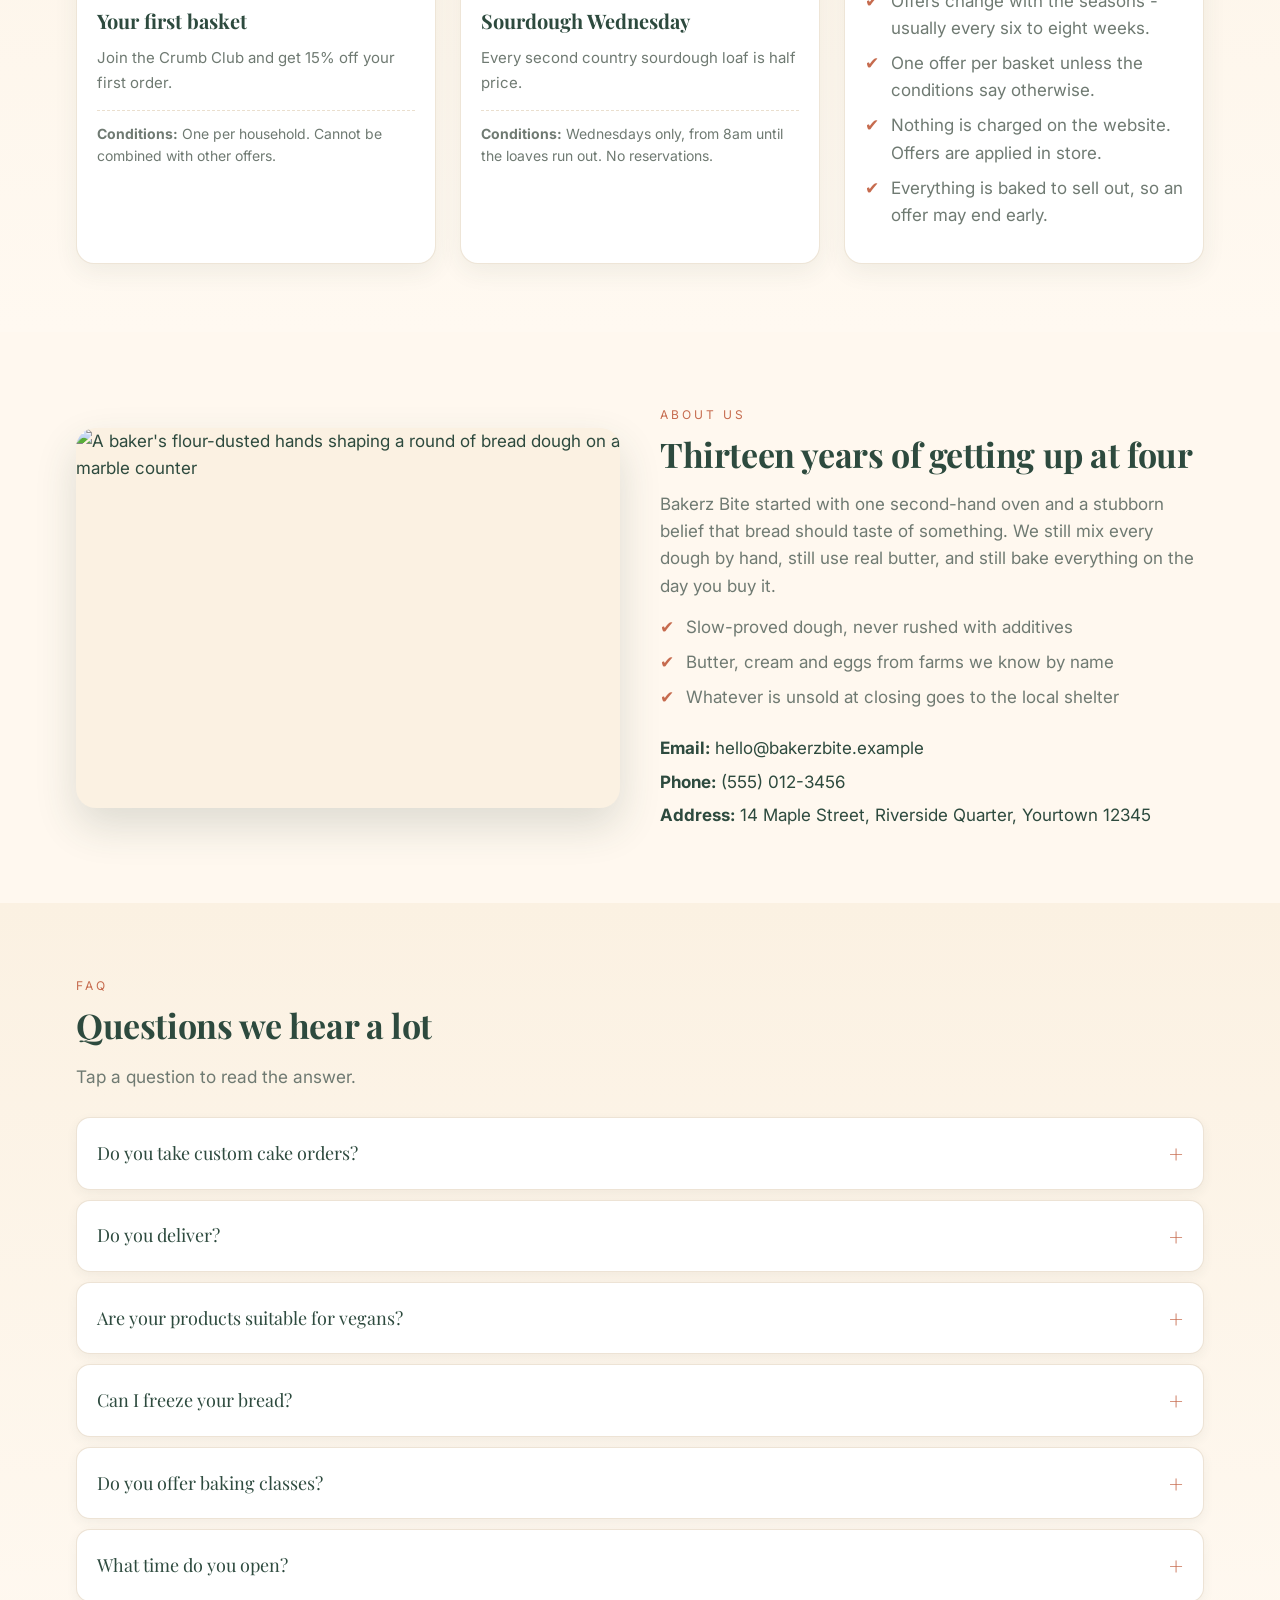
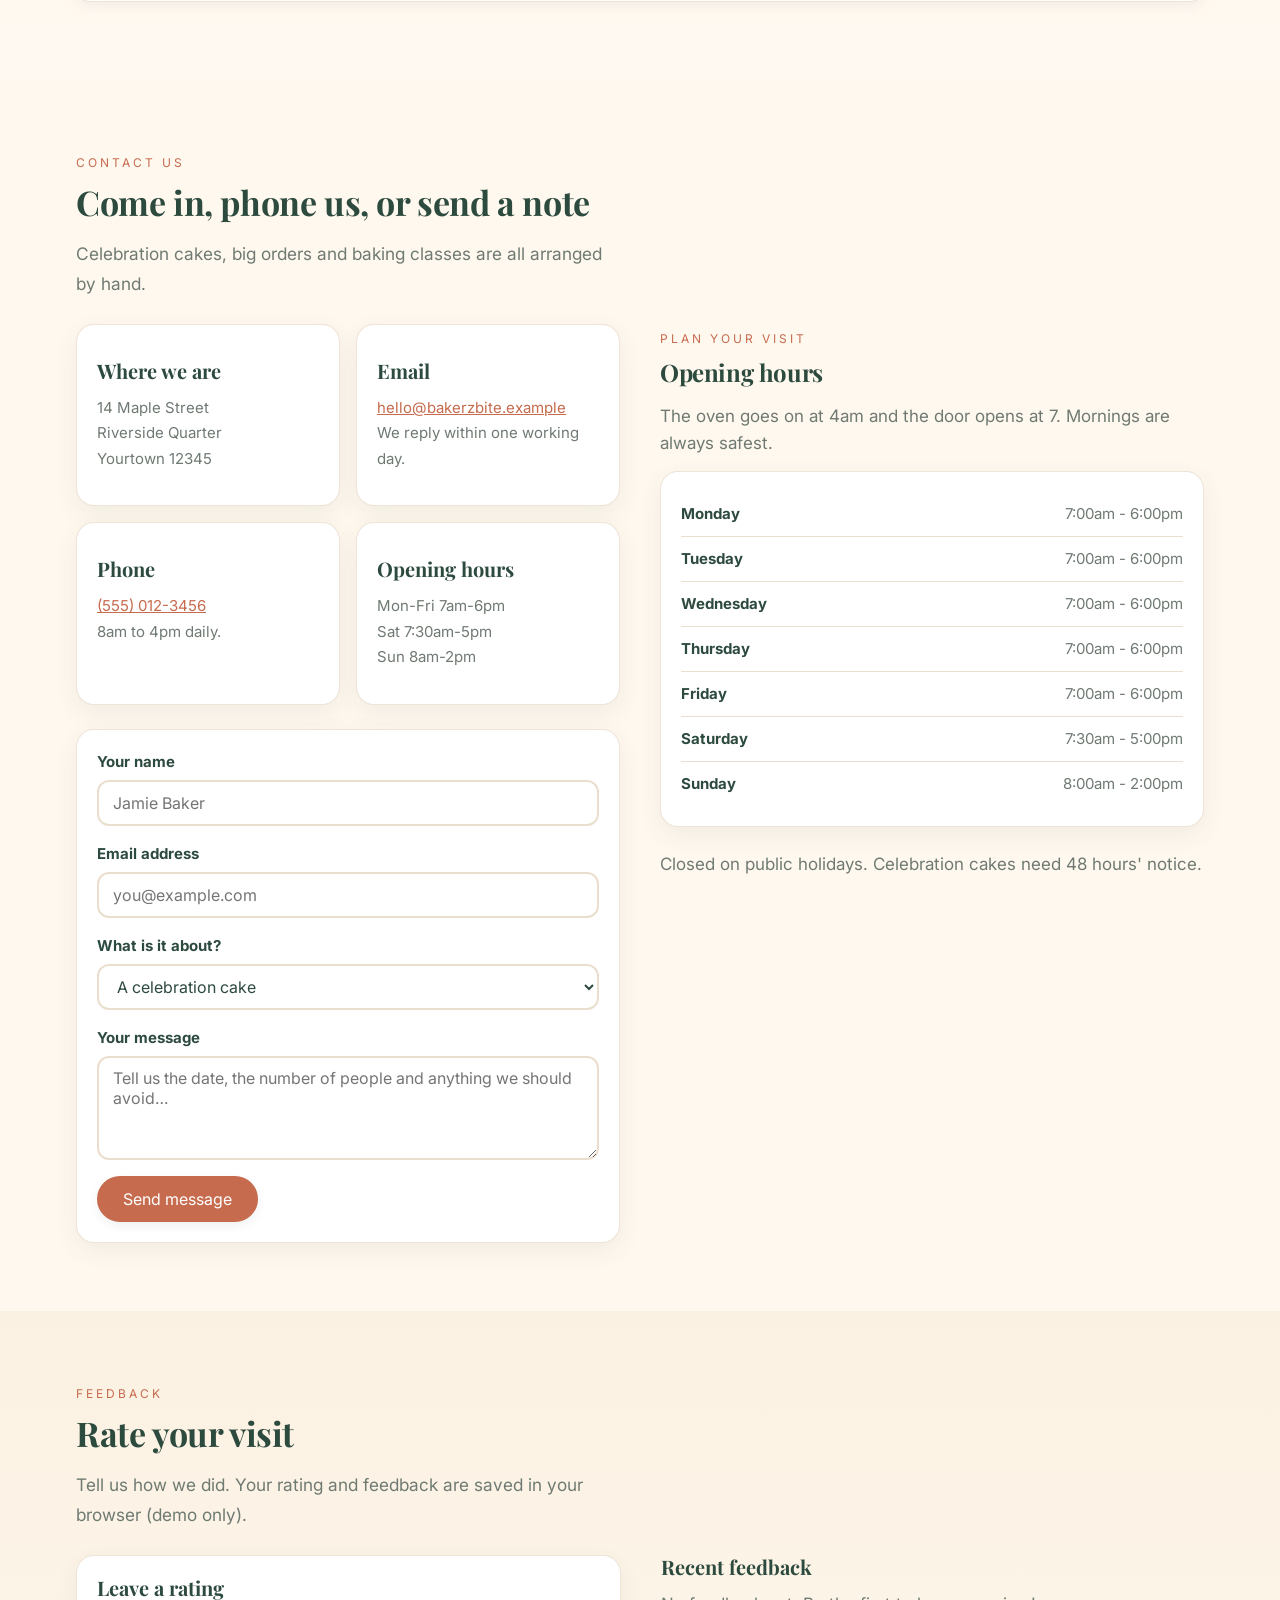
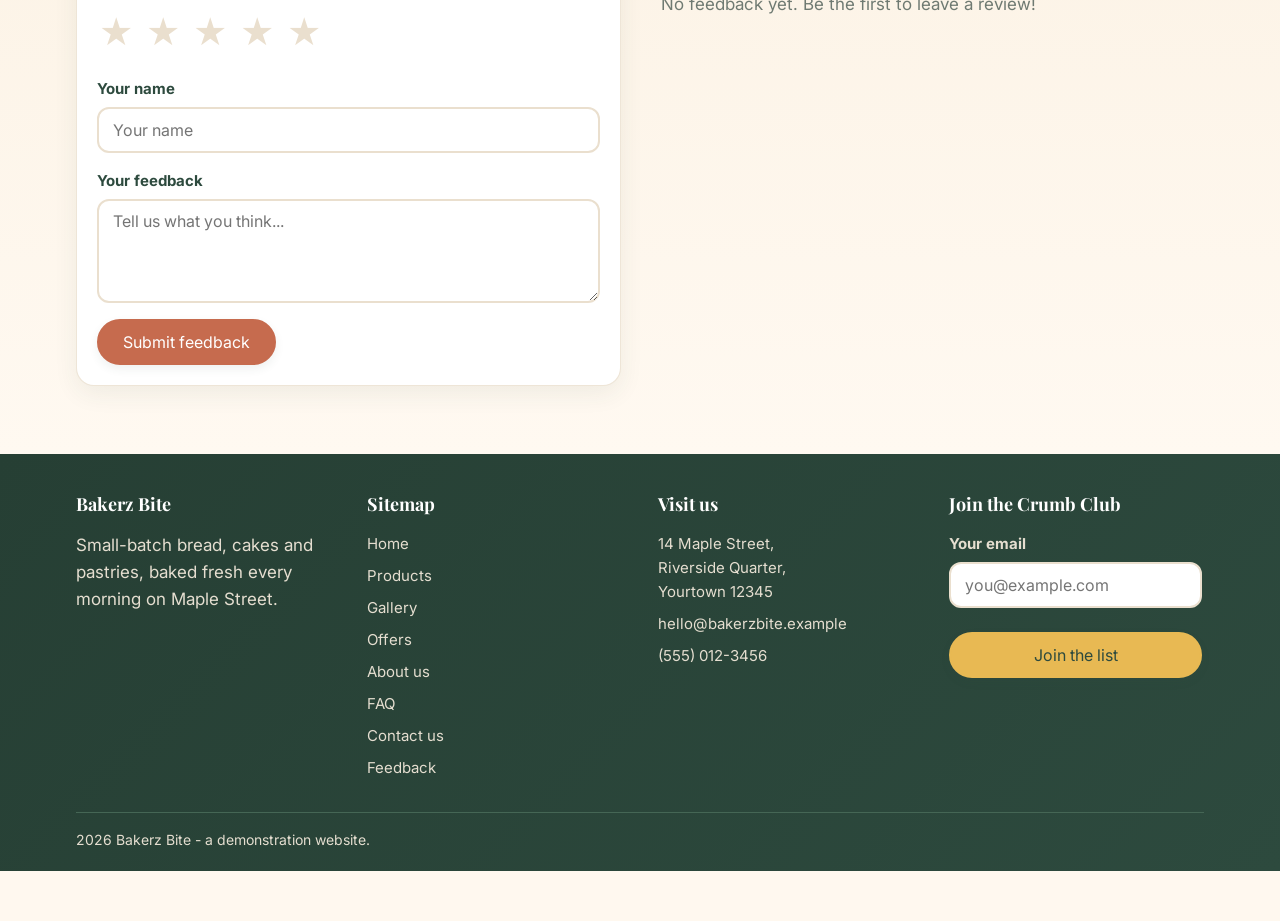
==== commit c89cf4d4: "Update index.html" ====
--- a/index.html
+++ b/index.html
@@ -3,7 +3,7 @@
 <head>
   <meta charset="utf-8">
   <meta name="viewport" content="width=device-width, initial-scale=1">
-  <title>Bakerz Bite — fresh bread, cakes and pastries</title>
+  <title>Bakerz Bite - fresh bread, cakes and pastries</title>
   <meta name="description" content="Bakerz Bite is a small neighbourhood bakery. Bread, cakes, pastries, cookies, pies and merchandise, baked fresh every morning on Maple Street.">
 
   <!-- Fonts (if they don't load, the site falls back to Georgia and Arial) -->
@@ -43,7 +43,7 @@
 
     <button class="basket-button" id="basket-button"><span class="basket-word">Basket </span>(<span id="basket-count">0</span>)</button>
 
-    <button class="menu-toggle" id="menu-toggle">☰</button>
+    <button class="menu-toggle" id="menu-toggle">=</button>
 
   </div>
 </header>
@@ -59,7 +59,7 @@
         <h1>Warm bread, real butter, and a little bit of magic.</h1>
         <p class="lead">
           Bakerz Bite is a small neighbourhood bakery. Every loaf, cake and pastry is
-          mixed, proved and baked in our own kitchen each morning — no shortcuts,
+          mixed, proved and baked in our own kitchen each morning - no shortcuts,
           nothing from the freezer.
         </p>
         <p class="button-row">
@@ -70,7 +70,7 @@
         <div class="stats">
           <p class="stat"><strong>4am</strong><span>Ovens on, every day</span></p>
           <p class="stat"><strong>13</strong><span>Years on Maple Street</span></p>
-          <p class="stat"><strong>4.9★</strong><span>From 380 local reviews</span></p>
+          <p class="stat"><strong>4.9</strong><span>From 380 local reviews</span></p>
         </div>
       </div>
 
@@ -103,7 +103,7 @@
       <div class="filter-row">
         <div class="filter-buttons" id="filter-buttons"></div>
         <input class="field search-input" type="text" id="search-box"
-               placeholder="Search bakes…">
+               placeholder="Search bakes.">
         <select class="field sort-input" id="sort-box">
           <option value="default">Sort: our order</option>
           <option value="price-low">Price: low to high</option>
@@ -146,7 +146,7 @@
           <p class="offer-big">$6</p>
           <h3>Croissant &amp; coffee</h3>
           <p class="product-text">Any butter croissant with a small filter coffee, before 10am.</p>
-          <p class="offer-terms"><strong>Conditions:</strong> Monday to Friday, 7–10am. Eat in or take away. No voucher needed.</p>
+          <p class="offer-terms"><strong>Conditions:</strong> Monday to Friday, 7-10am. Eat in or take away. No voucher needed.</p>
         </div>
       </div>
 
@@ -195,7 +195,7 @@
           <span class="offer-tag">Good to know</span>
           <h3>How our offers work</h3>
           <ul class="tick-list">
-            <li>Offers change with the seasons — usually every six to eight weeks.</li>
+            <li>Offers change with the seasons - usually every six to eight weeks.</li>
             <li>One offer per basket unless the conditions say otherwise.</li>
             <li>Nothing is charged on the website. Offers are applied in store.</li>
             <li>Everything is baked to sell out, so an offer may end early.</li>
@@ -272,7 +272,7 @@
 
       <details class="faq-item">
         <summary>Can I freeze your bread?</summary>
-        <p>Yes — sourdough freezes beautifully. Slice it first, then toast straight from frozen. Pastries and cakes are best eaten fresh, within two days of buying.</p>
+        <p>Yes - sourdough freezes beautifully. Slice it first, then toast straight from frozen. Pastries and cakes are best eaten fresh, within two days of buying.</p>
       </details>
 
       <details class="faq-item">
@@ -282,7 +282,7 @@
 
       <details class="faq-item">
         <summary>What time do you open?</summary>
-        <p>Monday to Friday 7am–6pm, Saturday 7:30am–5pm, Sunday 8am–2pm. The oven goes on at 4am, so mornings are always the best time for the freshest bakes.</p>
+        <p>Monday to Friday 7am-6pm, Saturday 7:30am-5pm, Sunday 8am-2pm. The oven goes on at 4am, so mornings are always the best time for the freshest bakes.</p>
       </details>
 
     </div>
@@ -318,7 +318,7 @@
 
           <div class="card"><div class="card-body">
             <h3><p class="fa-solid fa-clock"></p> Opening hours</h3>
-            <p class="product-text">Mon–Fri 7am–6pm<br>Sat 7:30am–5pm<br>Sun 8am–2pm</p>
+            <p class="product-text">Mon-Fri 7am-6pm<br>Sat 7:30am-5pm<br>Sun 8am-2pm</p>
           </div></div>
         </div>
 
@@ -360,13 +360,13 @@
         <p class="quiet">The oven goes on at 4am and the door opens at 7. Mornings are always safest.</p>
         <div class="card"><div class="card-body">
           <table class="hours-table">
-            <tr><td>Monday</td><td>7:00am – 6:00pm</td></tr>
-            <tr><td>Tuesday</td><td>7:00am – 6:00pm</td></tr>
-            <tr><td>Wednesday</td><td>7:00am – 6:00pm</td></tr>
-            <tr><td>Thursday</td><td>7:00am – 6:00pm</td></tr>
-            <tr><td>Friday</td><td>7:00am – 6:00pm</td></tr>
-            <tr><td>Saturday</td><td>7:30am – 5:00pm</td></tr>
-            <tr><td>Sunday</td><td>8:00am – 2:00pm</td></tr>
+            <tr><td>Monday</td><td>7:00am - 6:00pm</td></tr>
+            <tr><td>Tuesday</td><td>7:00am - 6:00pm</td></tr>
+            <tr><td>Wednesday</td><td>7:00am - 6:00pm</td></tr>
+            <tr><td>Thursday</td><td>7:00am - 6:00pm</td></tr>
+            <tr><td>Friday</td><td>7:00am - 6:00pm</td></tr>
+            <tr><td>Saturday</td><td>7:30am - 5:00pm</td></tr>
+            <tr><td>Sunday</td><td>8:00am - 2:00pm</td></tr>
           </table>
         </div></div>
         <p class="quiet top-space">Closed on public holidays. Celebration cakes need 48 hours' notice.</p>
@@ -464,7 +464,7 @@
       </div>
 
     </div>
-    <p class="copyright">© <span id="current-year">2026</span> Bakerz Bite — a demonstration website.</p>
+    <p class="copyright"> <span id="current-year">2026</span> Bakerz Bite - a demonstration website.</p>
   </div>
 </footer>
 
@@ -477,7 +477,7 @@
       <span> <span class="ticker-time">--:--:--</span></span>
       <span> <span class="ticker-place">your area</span></span>
       <span> Fresh croissants out of the oven at 7am</span>
-      <span> Celebration cakes made to order — 48 hours' notice</span>
+      <span> Celebration cakes made to order - 48 hours' notice</span>
       <span> Free local delivery on orders over $40</span>
       <span> Warm sourdough ready at 8am, Tuesday to Sunday</span>
       <span> Ask about our monthly bread-making class</span>
--- a/css/style.css
+++ b/css/style.css
@@ -1,4 +1,4 @@
-/* ==========================================================
+/* =========================================================
    Bakerz Bite - simple CSS (same look, much easier to read)
  
    TABLE OF CONTENTS (search for the number to jump there)
@@ -1606,4 +1606,4 @@
     }
 }
 
- + 
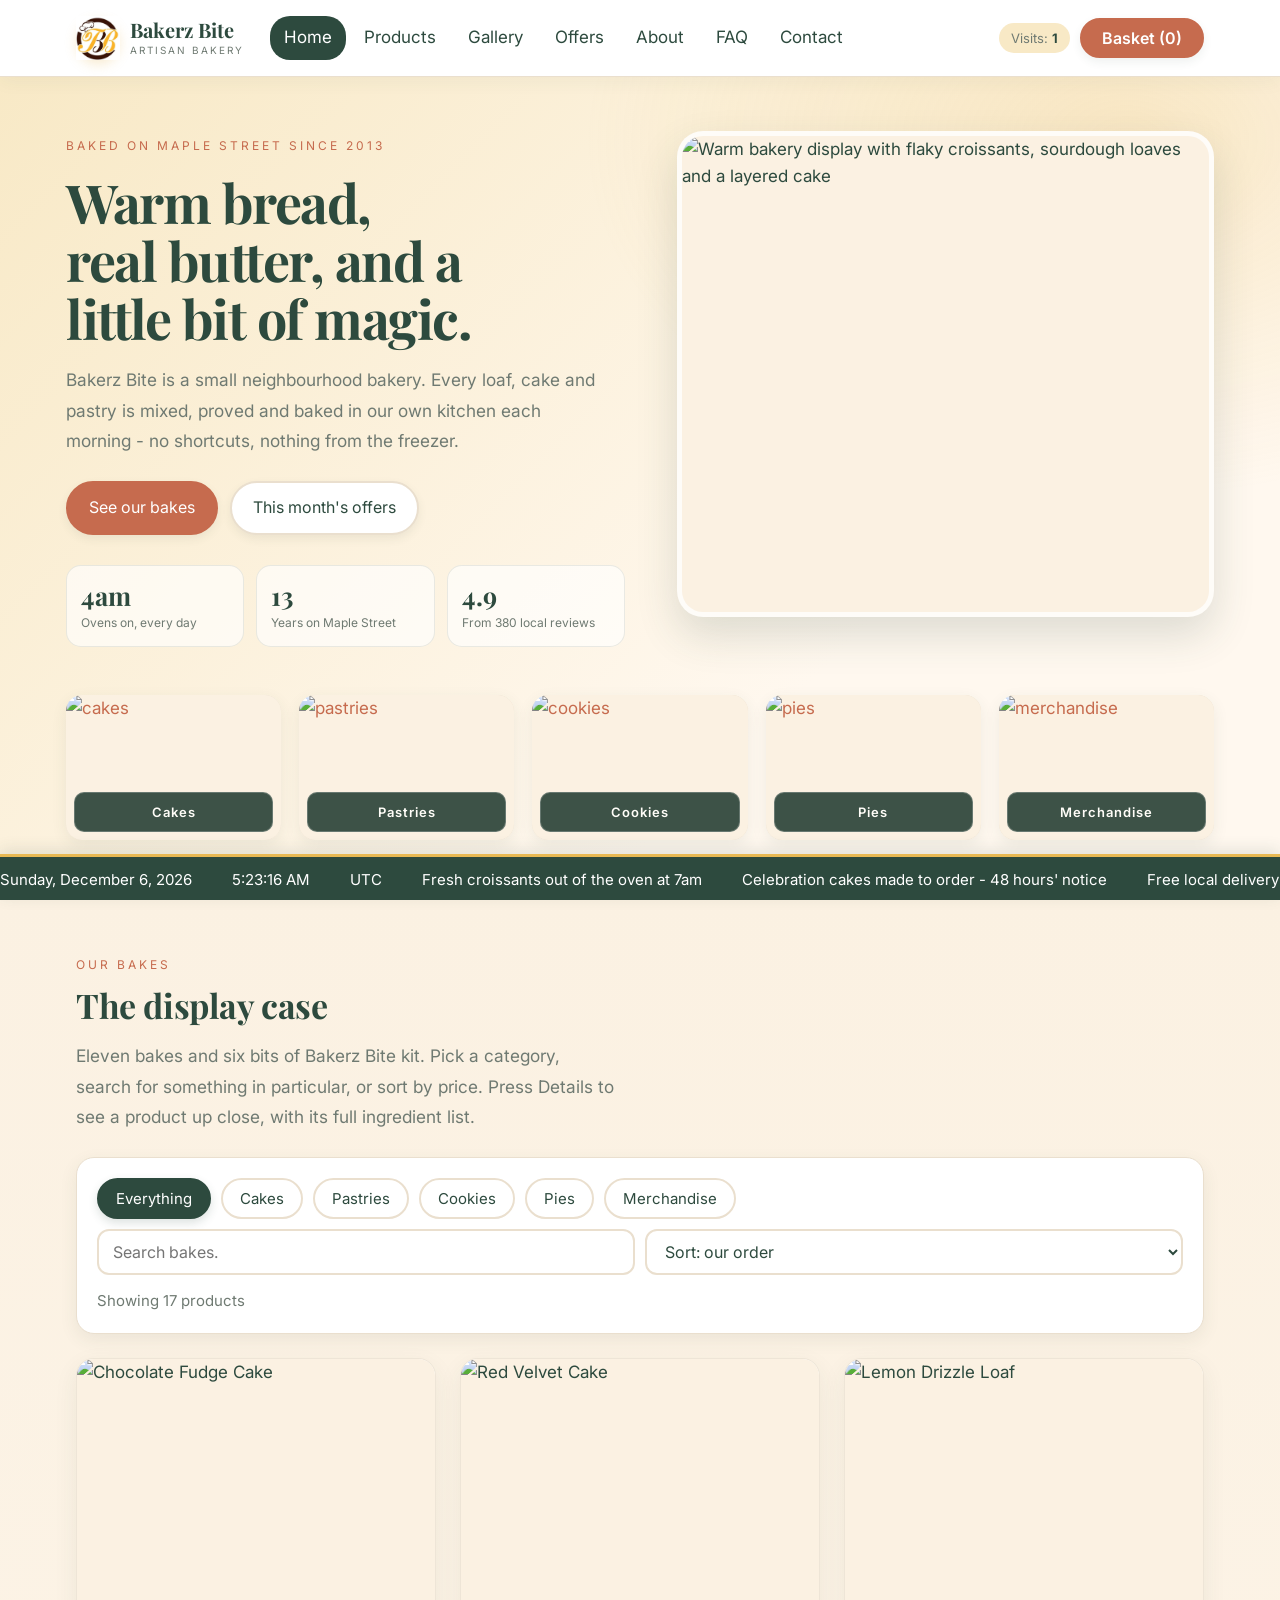
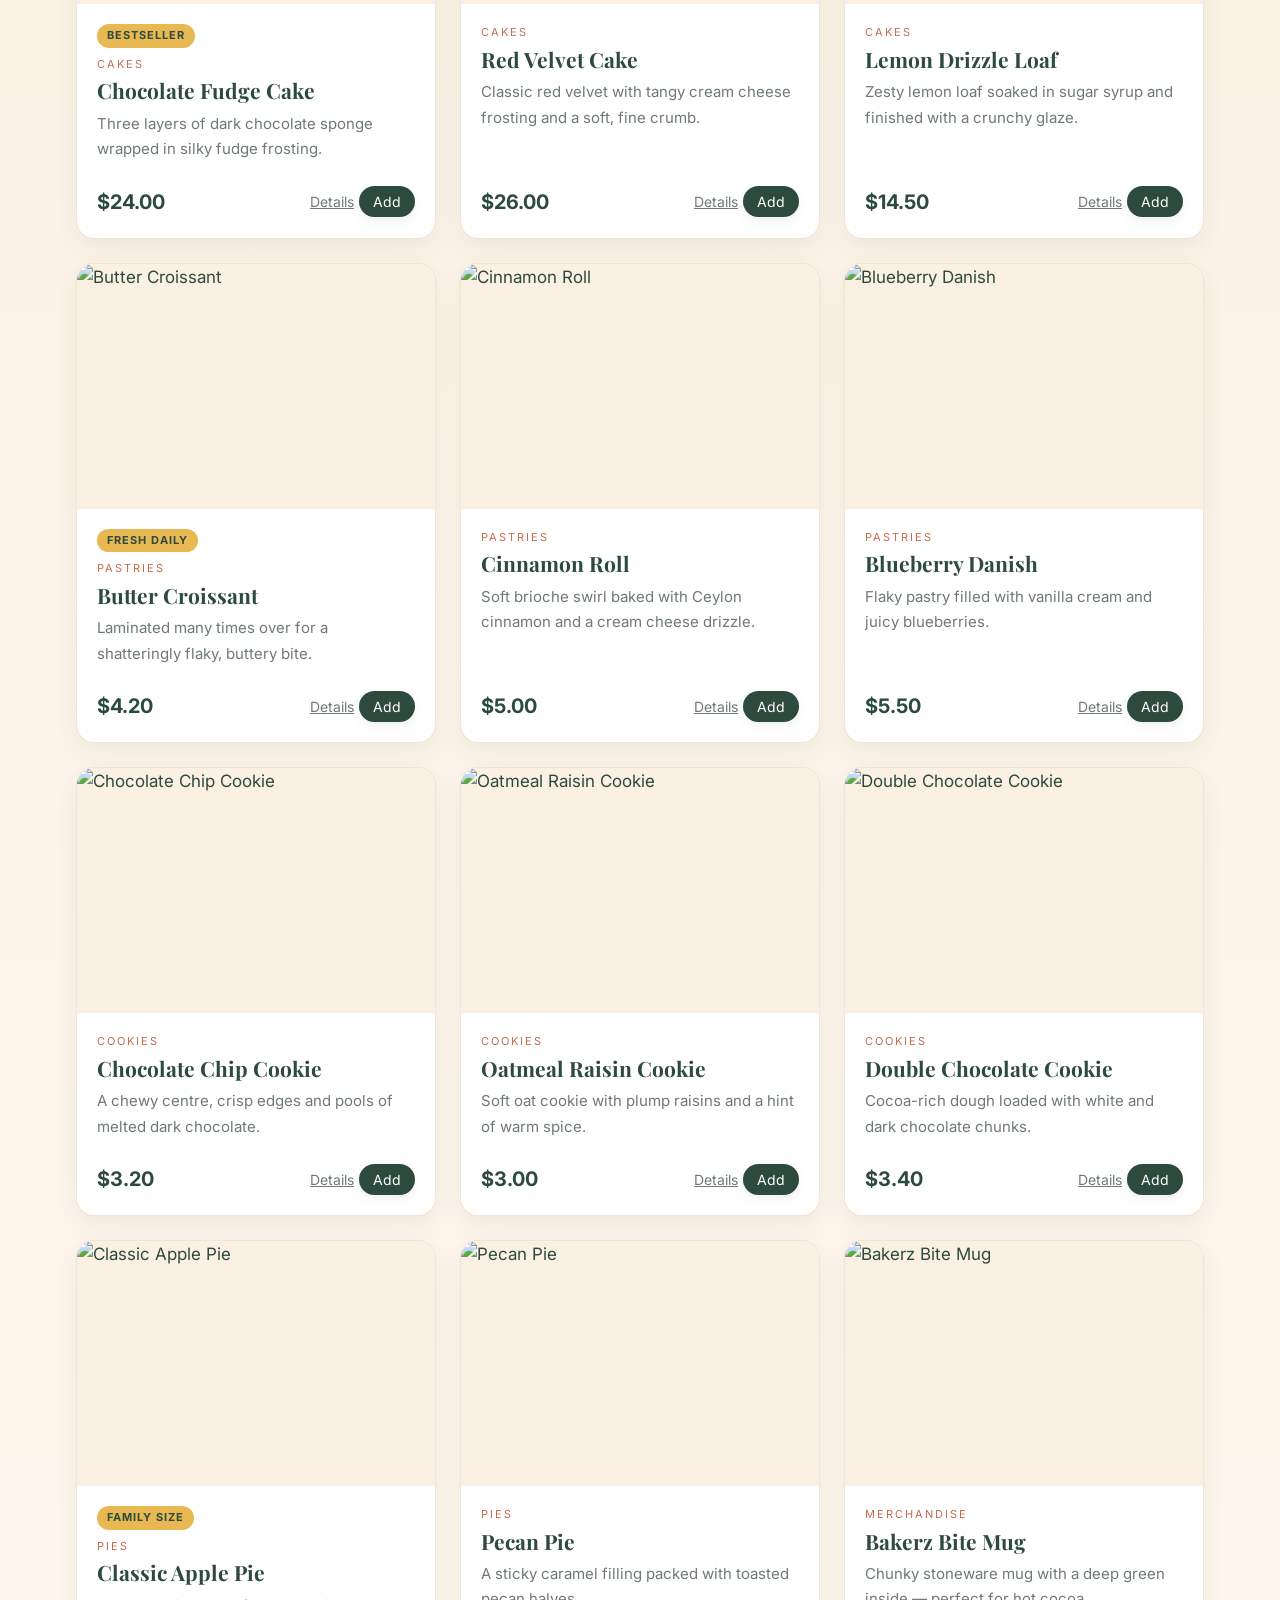
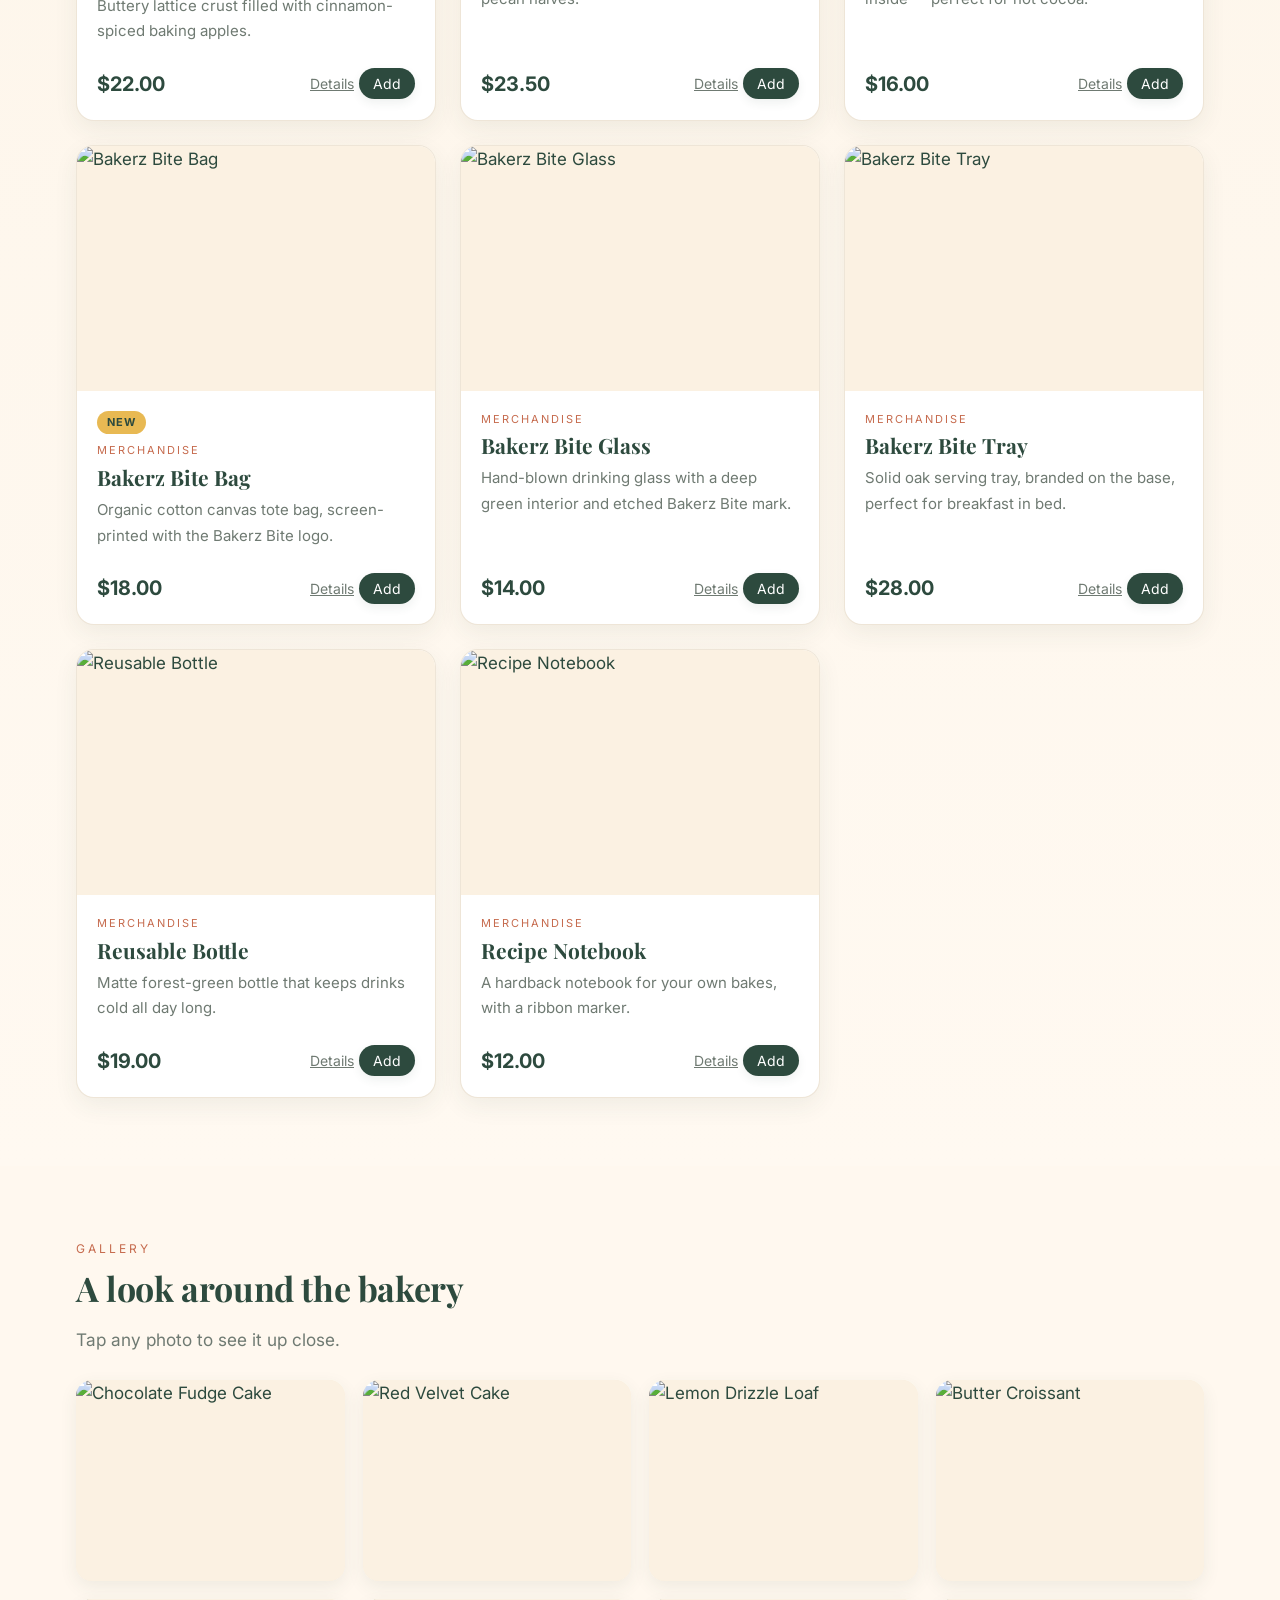
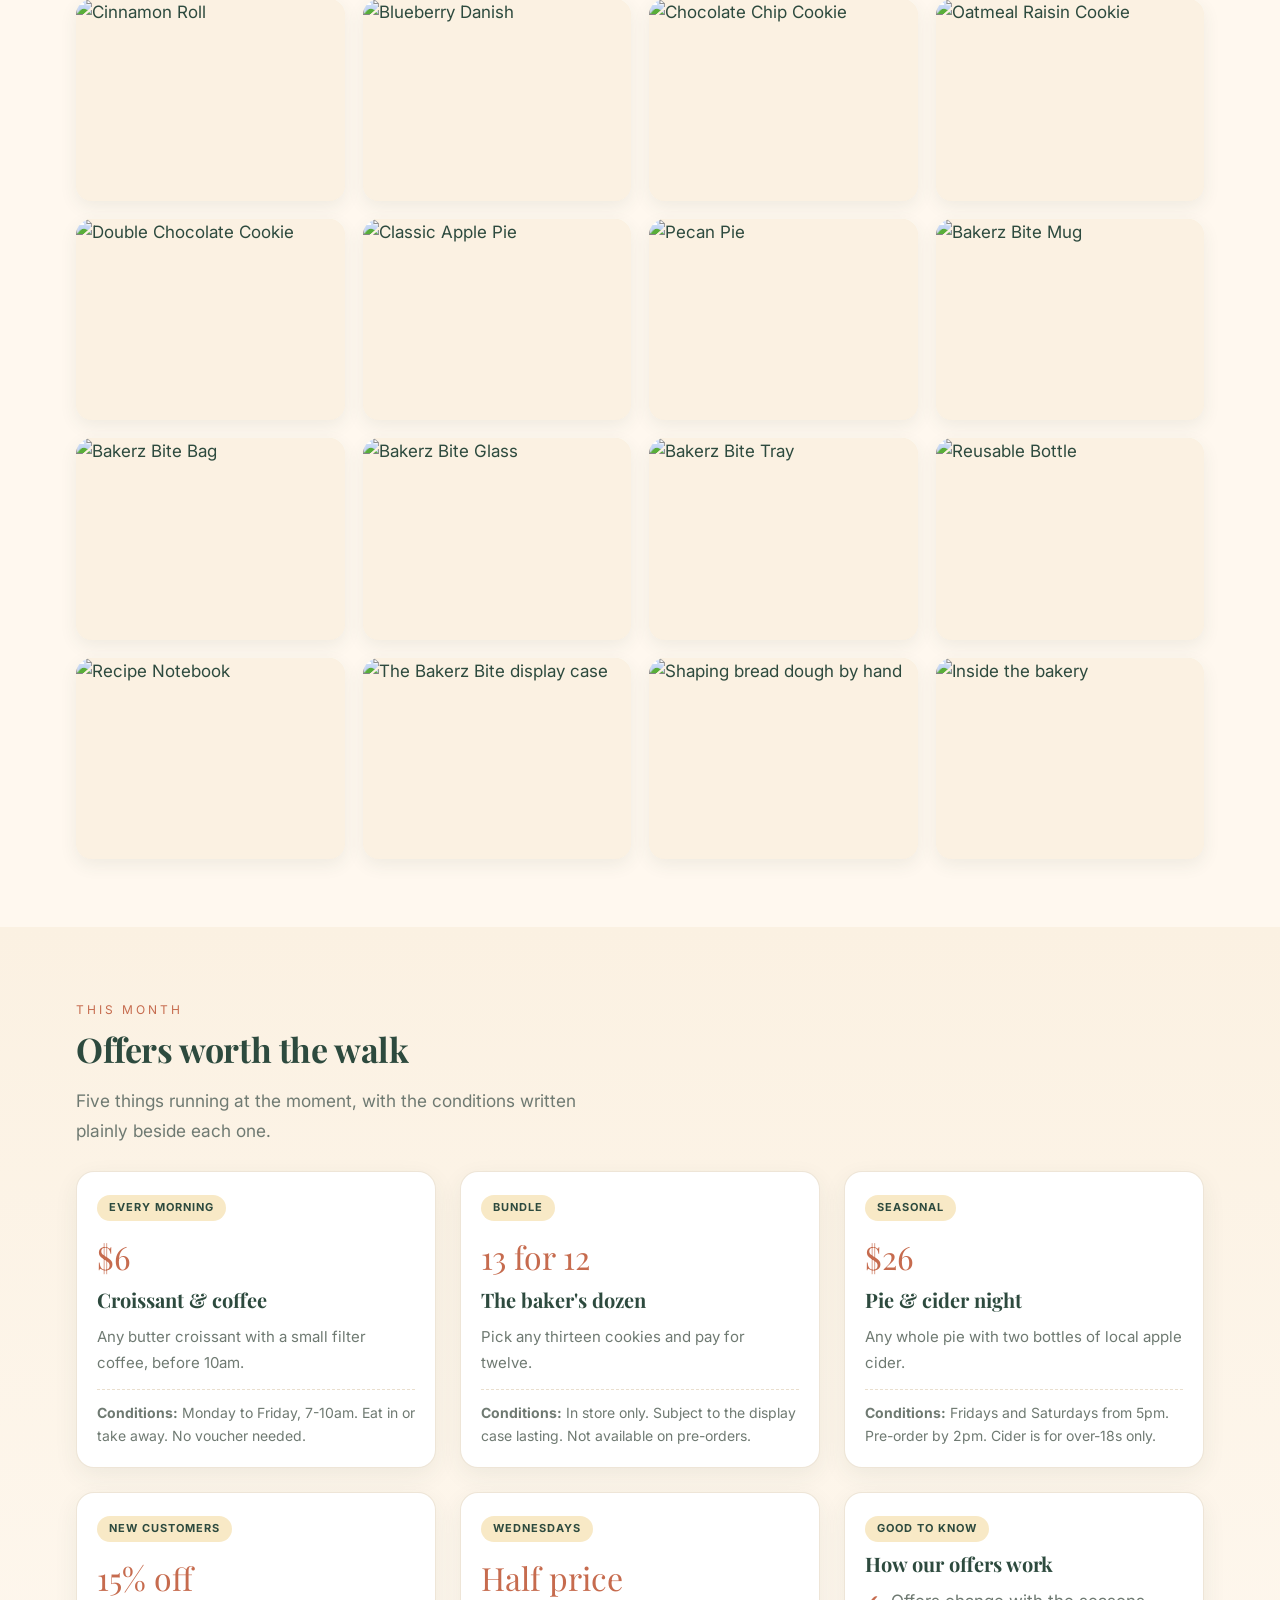
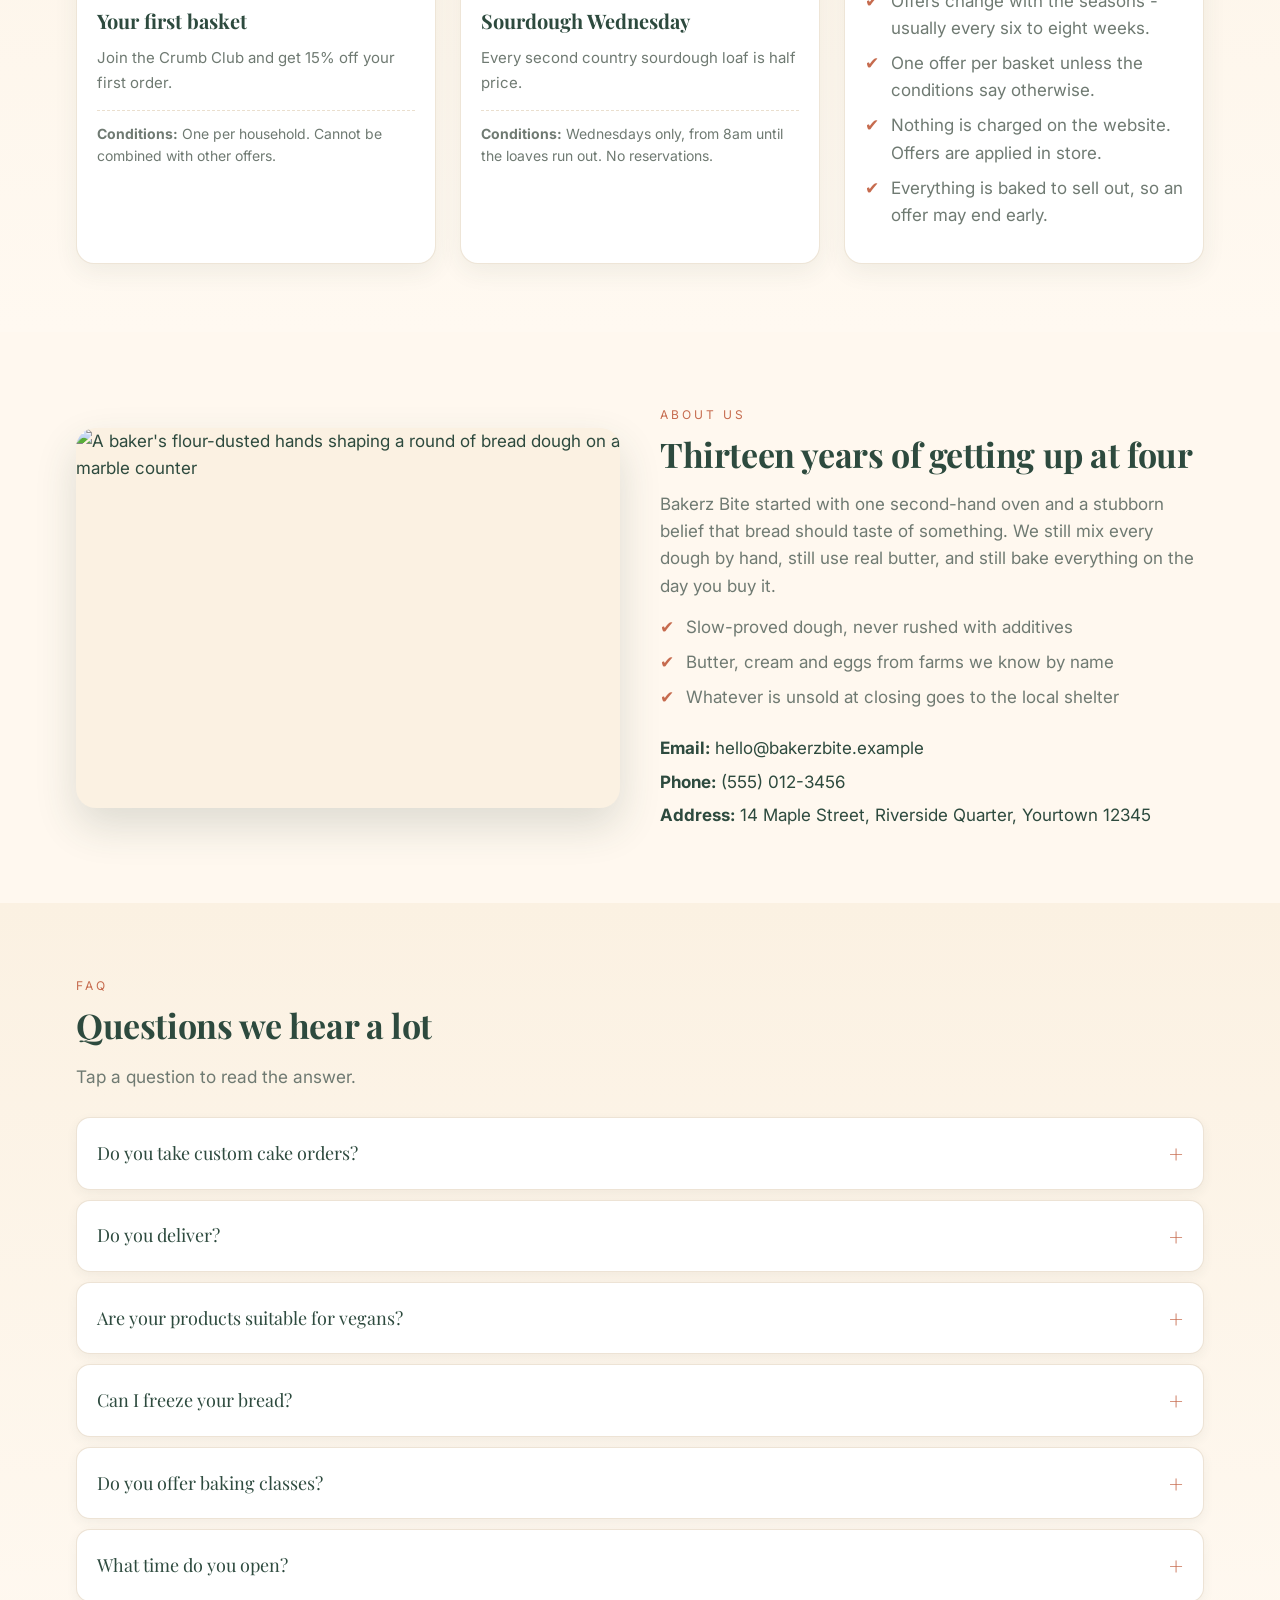
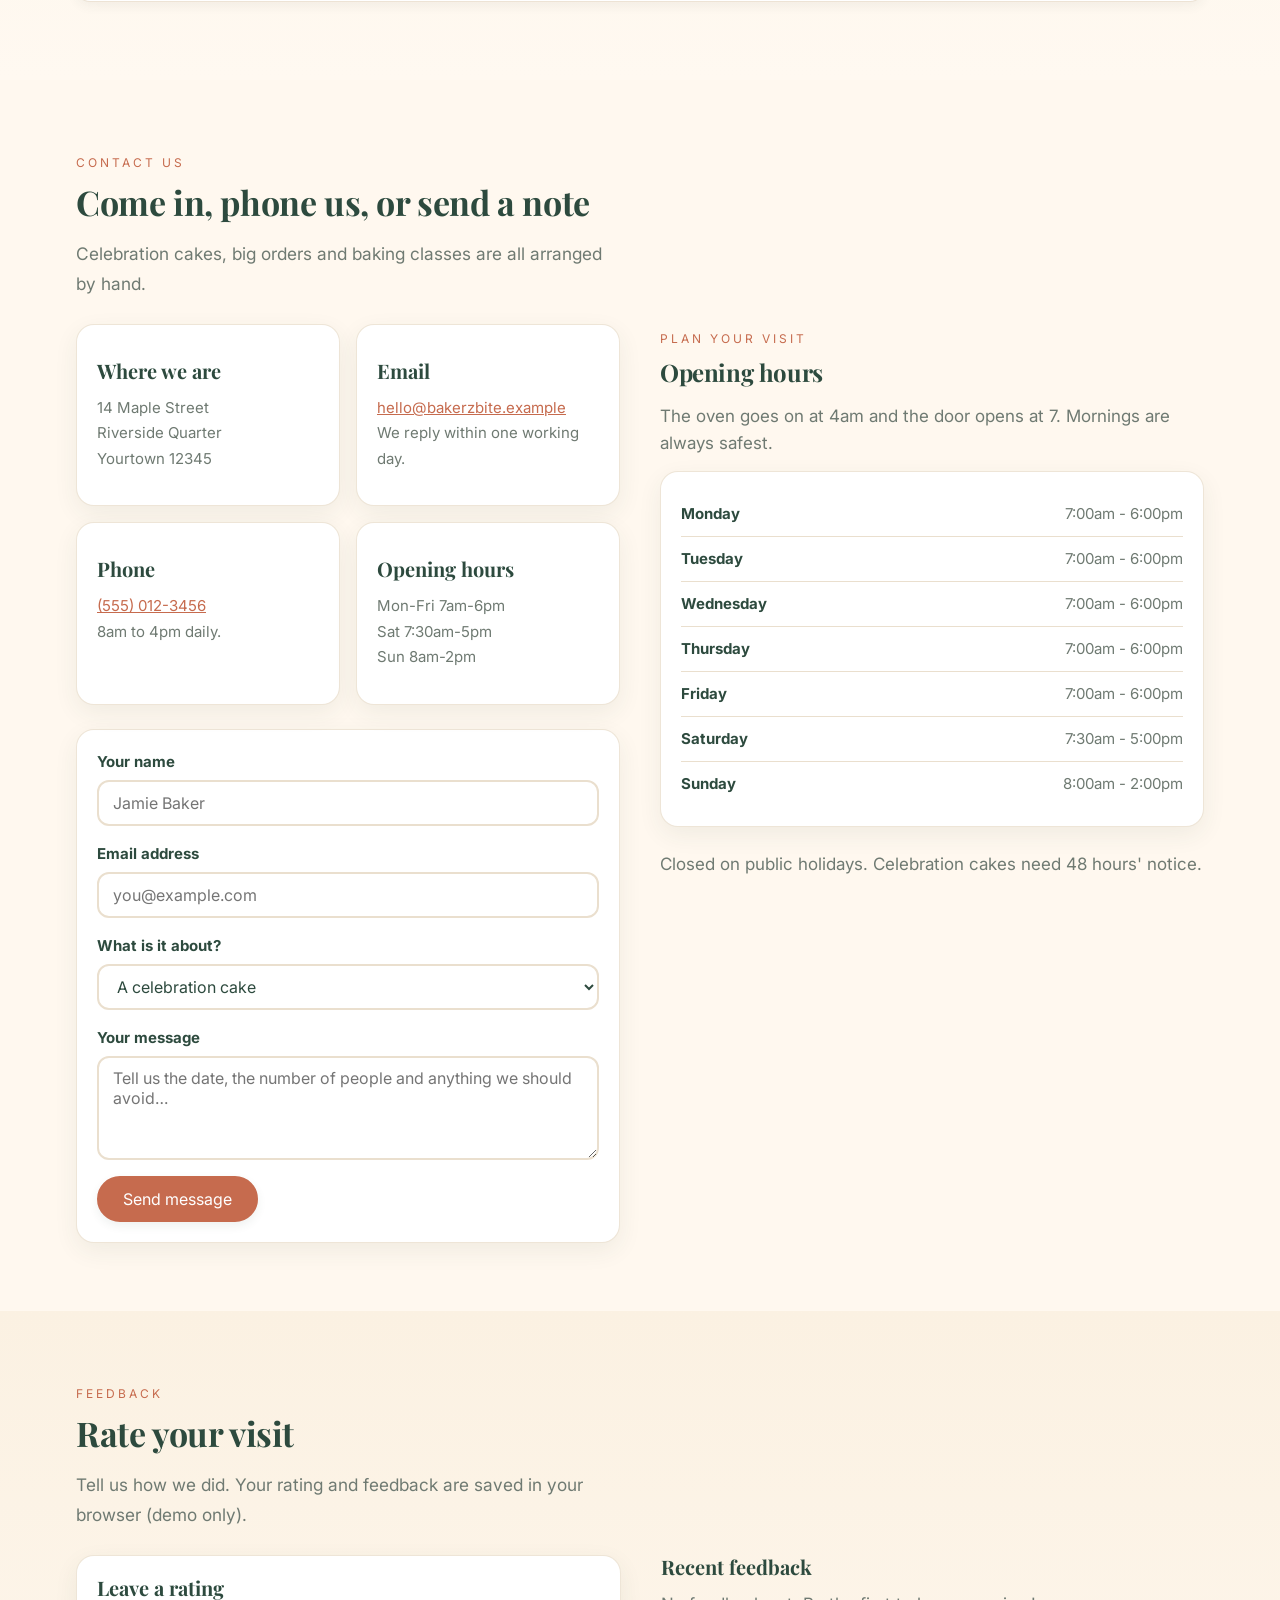
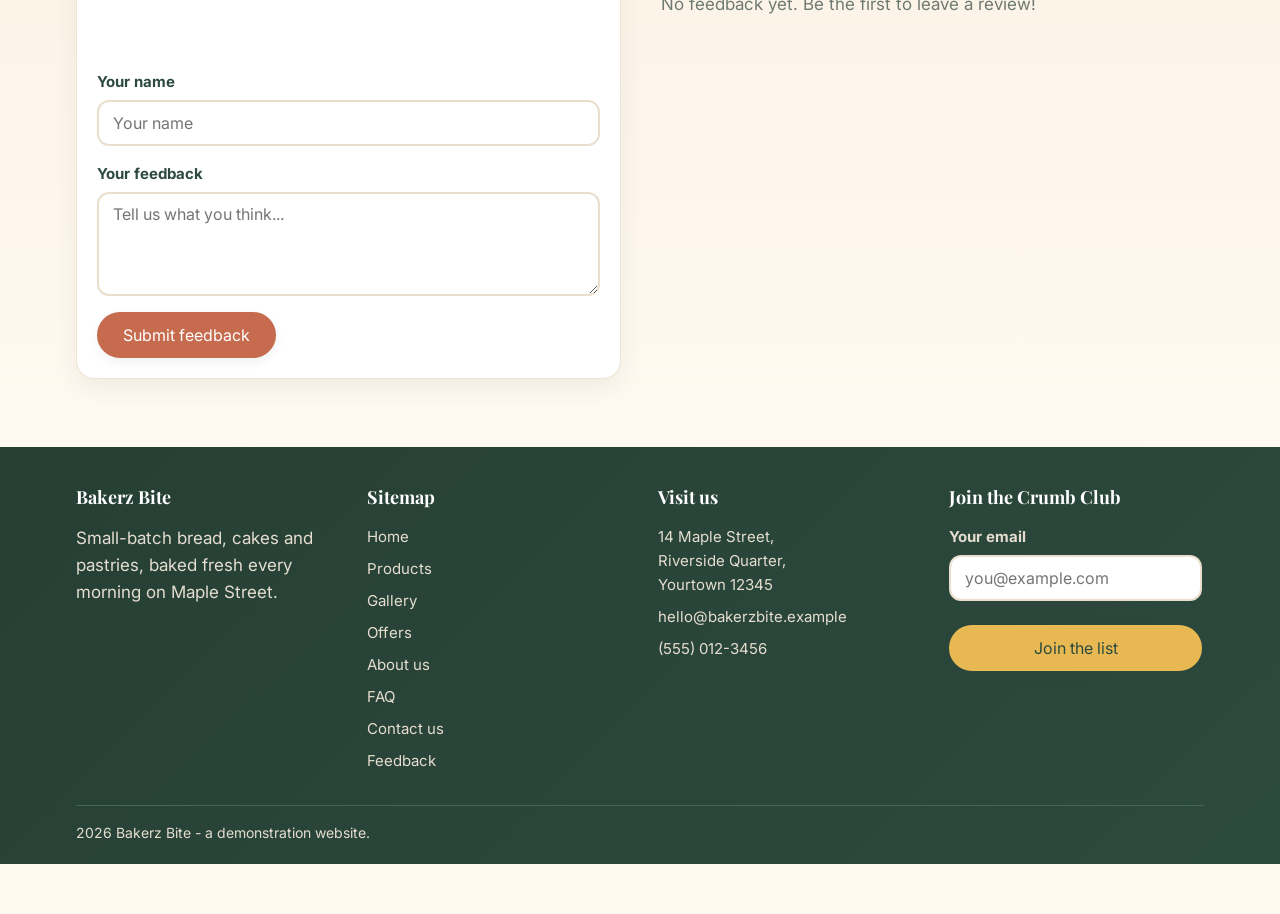
==== commit 5b4efe8c: "Update index.html" ====
--- a/index.html
+++ b/index.html
@@ -389,11 +389,11 @@
       <div class="card"><div class="card-body">
         <h3>Leave a rating</h3>
         <div class="stars" id="rating-stars">
-          <button type="button" class="star" data-value="1">★</button>
-          <button type="button" class="star" data-value="2">★</button>
-          <button type="button" class="star" data-value="3">★</button>
-          <button type="button" class="star" data-value="4">★</button>
-          <button type="button" class="star" data-value="5">★</button>
+          <button type="button" class="star fa-regular fa-star" data-value="1"></button>
+          <button type="button" class="star fa-regular fa-star" data-value="2"></button>
+          <button type="button" class="star fa-regular fa-star" data-value="3"></button>
+          <button type="button" class="star fa-regular fa-star" data-value="4"></button>
+          <button type="button" class="star fa-regular fa-star" data-value="5"></button>
         </div>
 
         <form id="feedback-form" class="top-space">
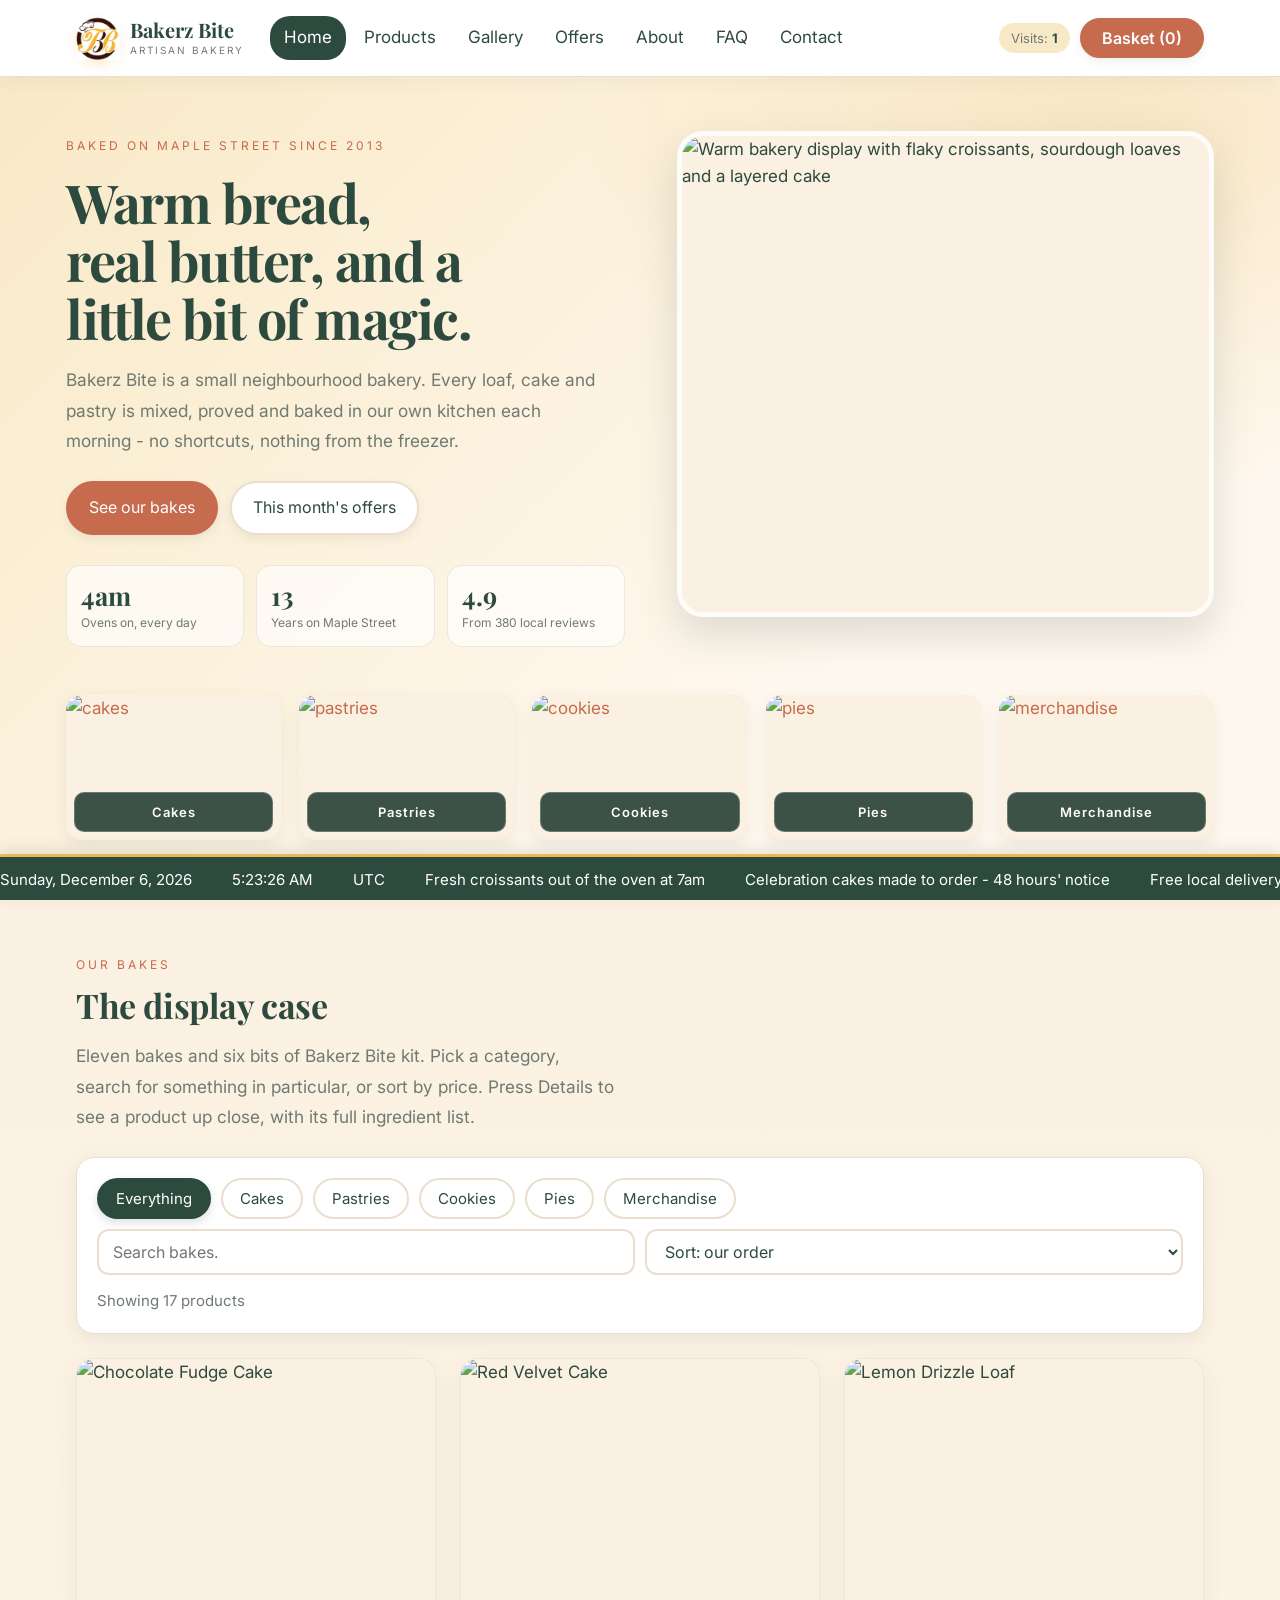
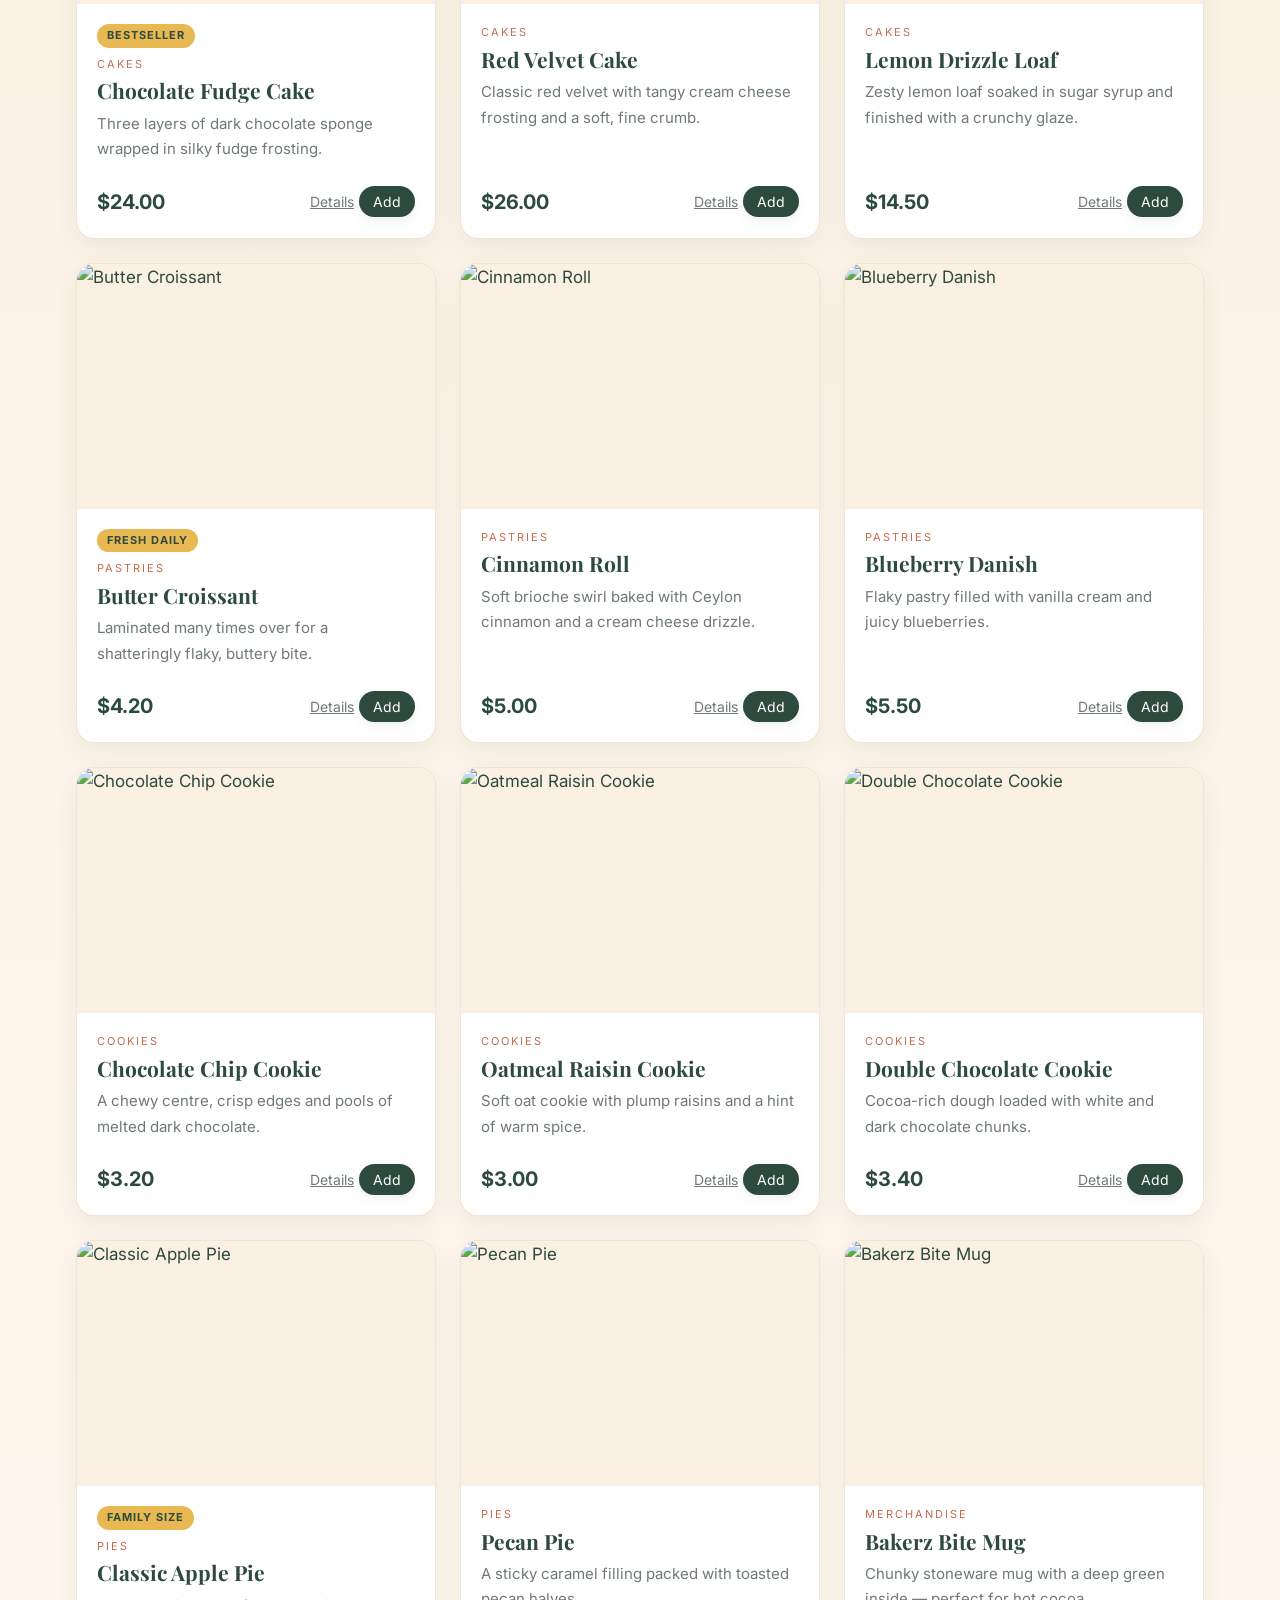
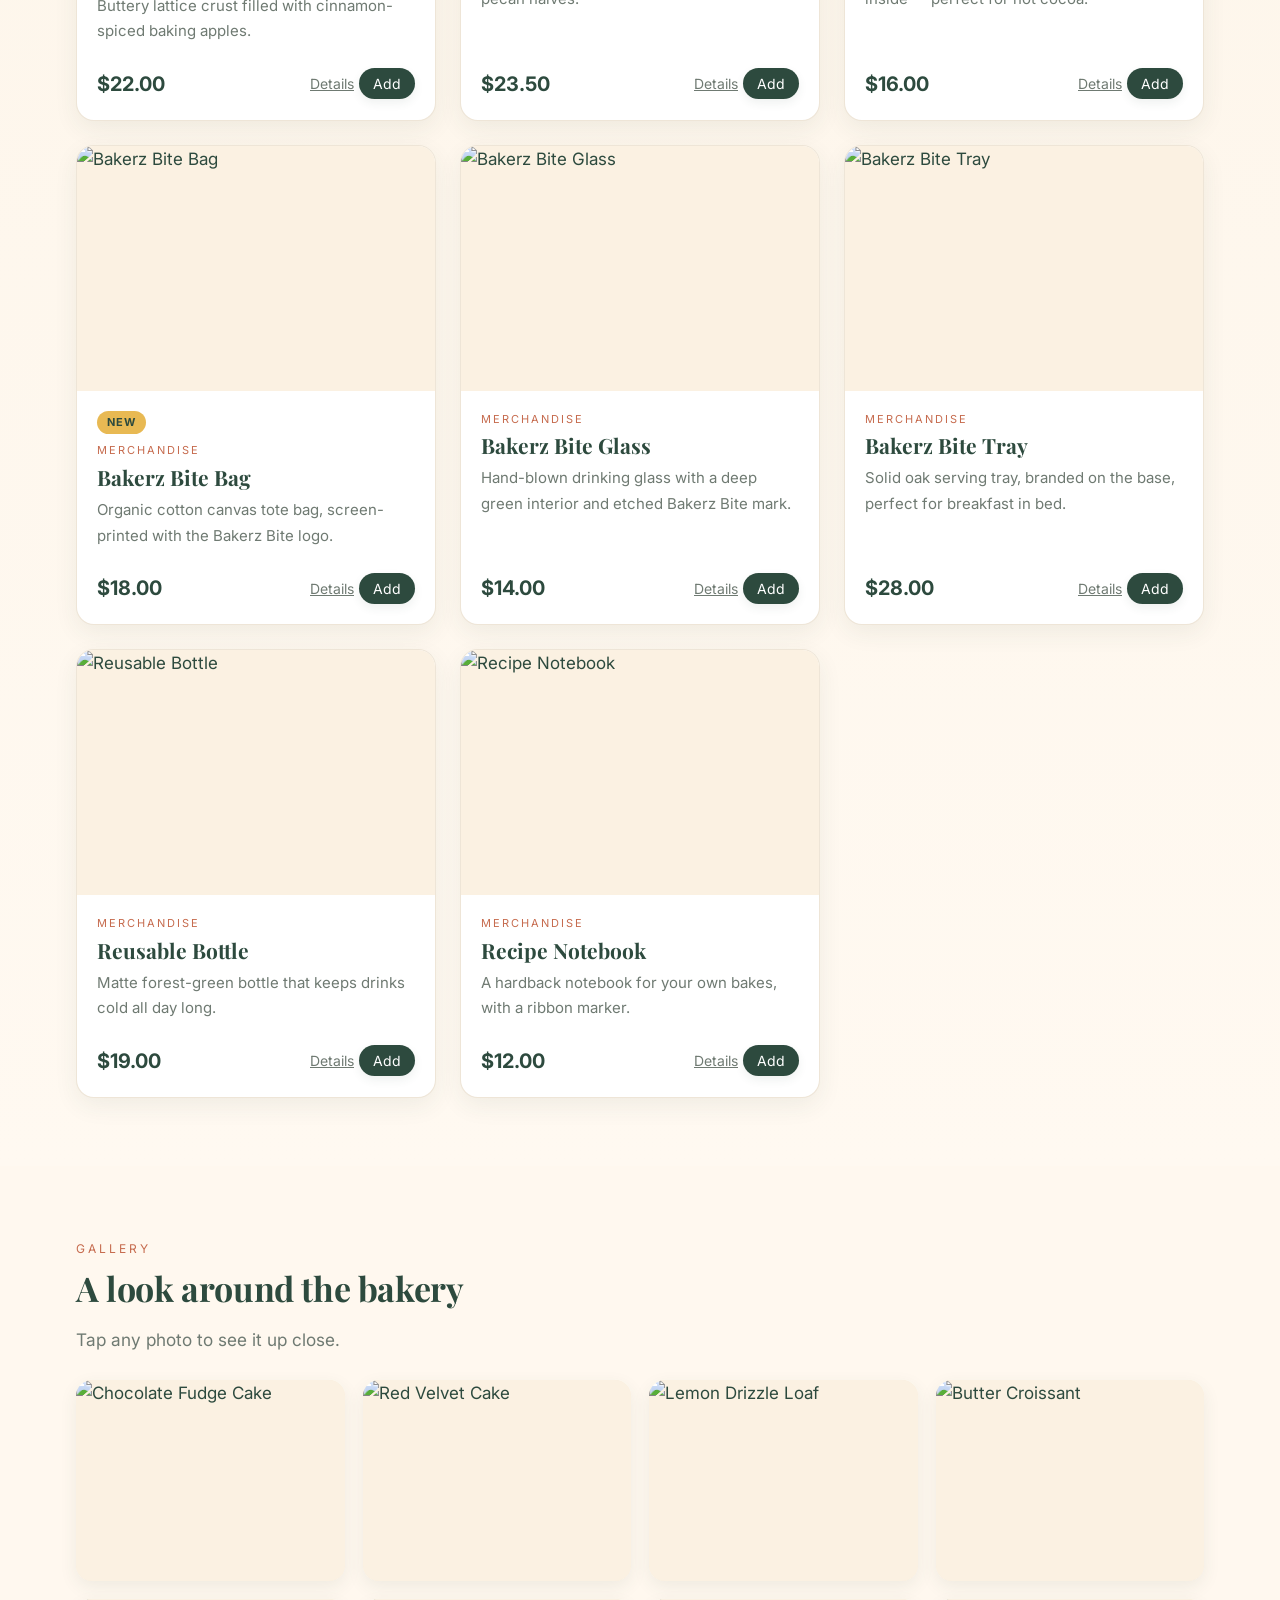
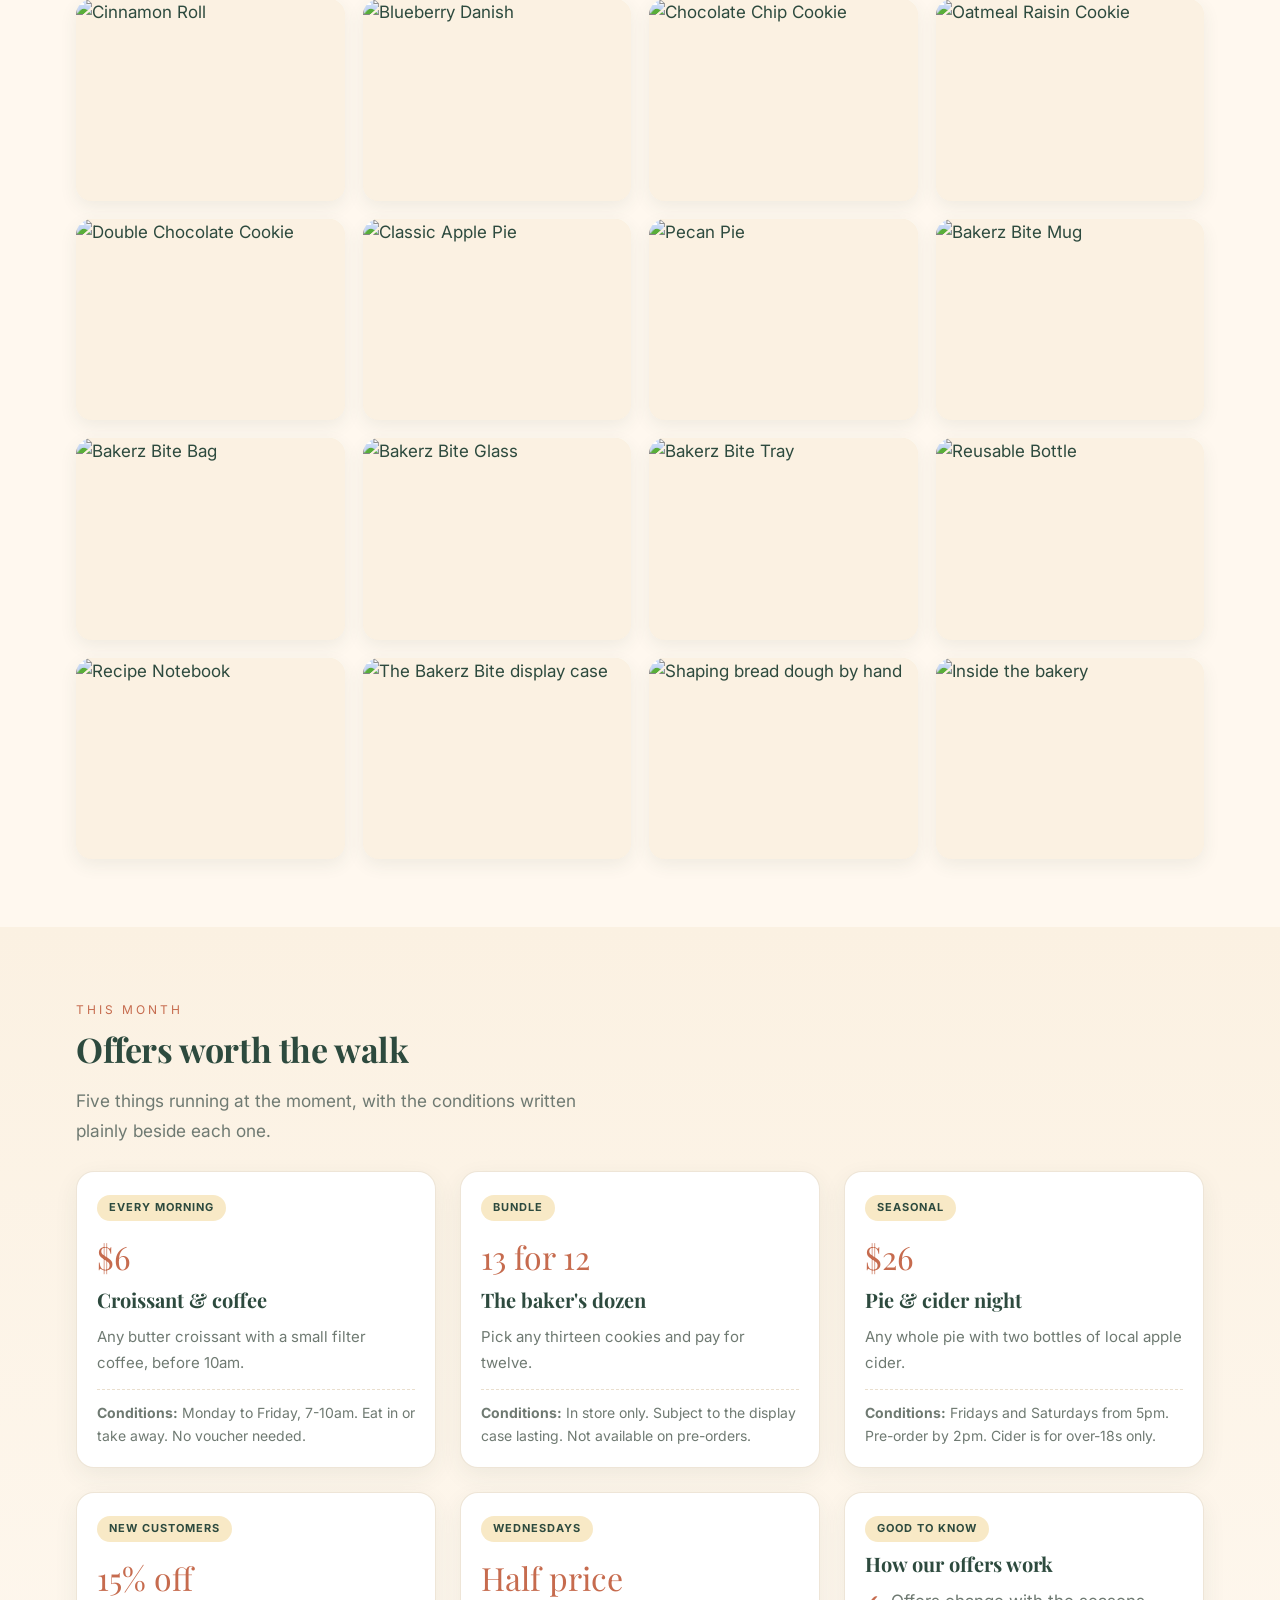
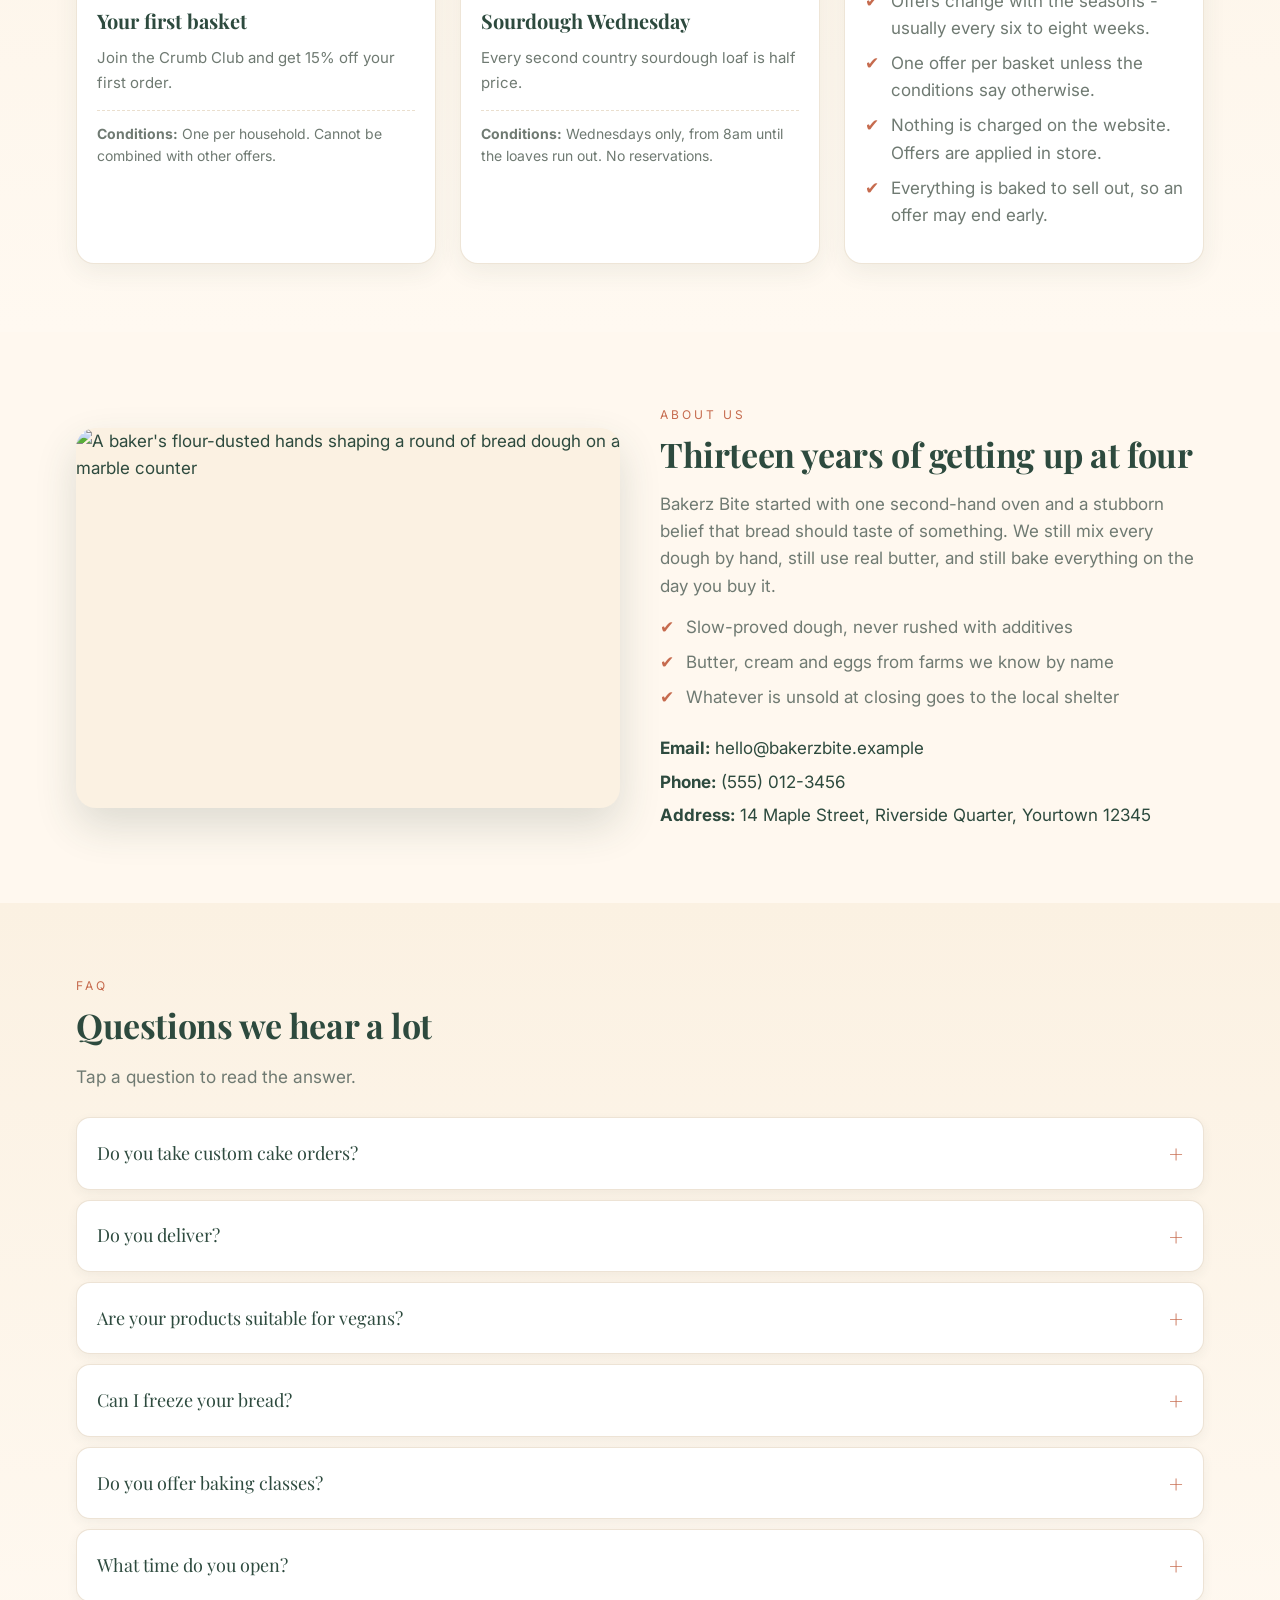
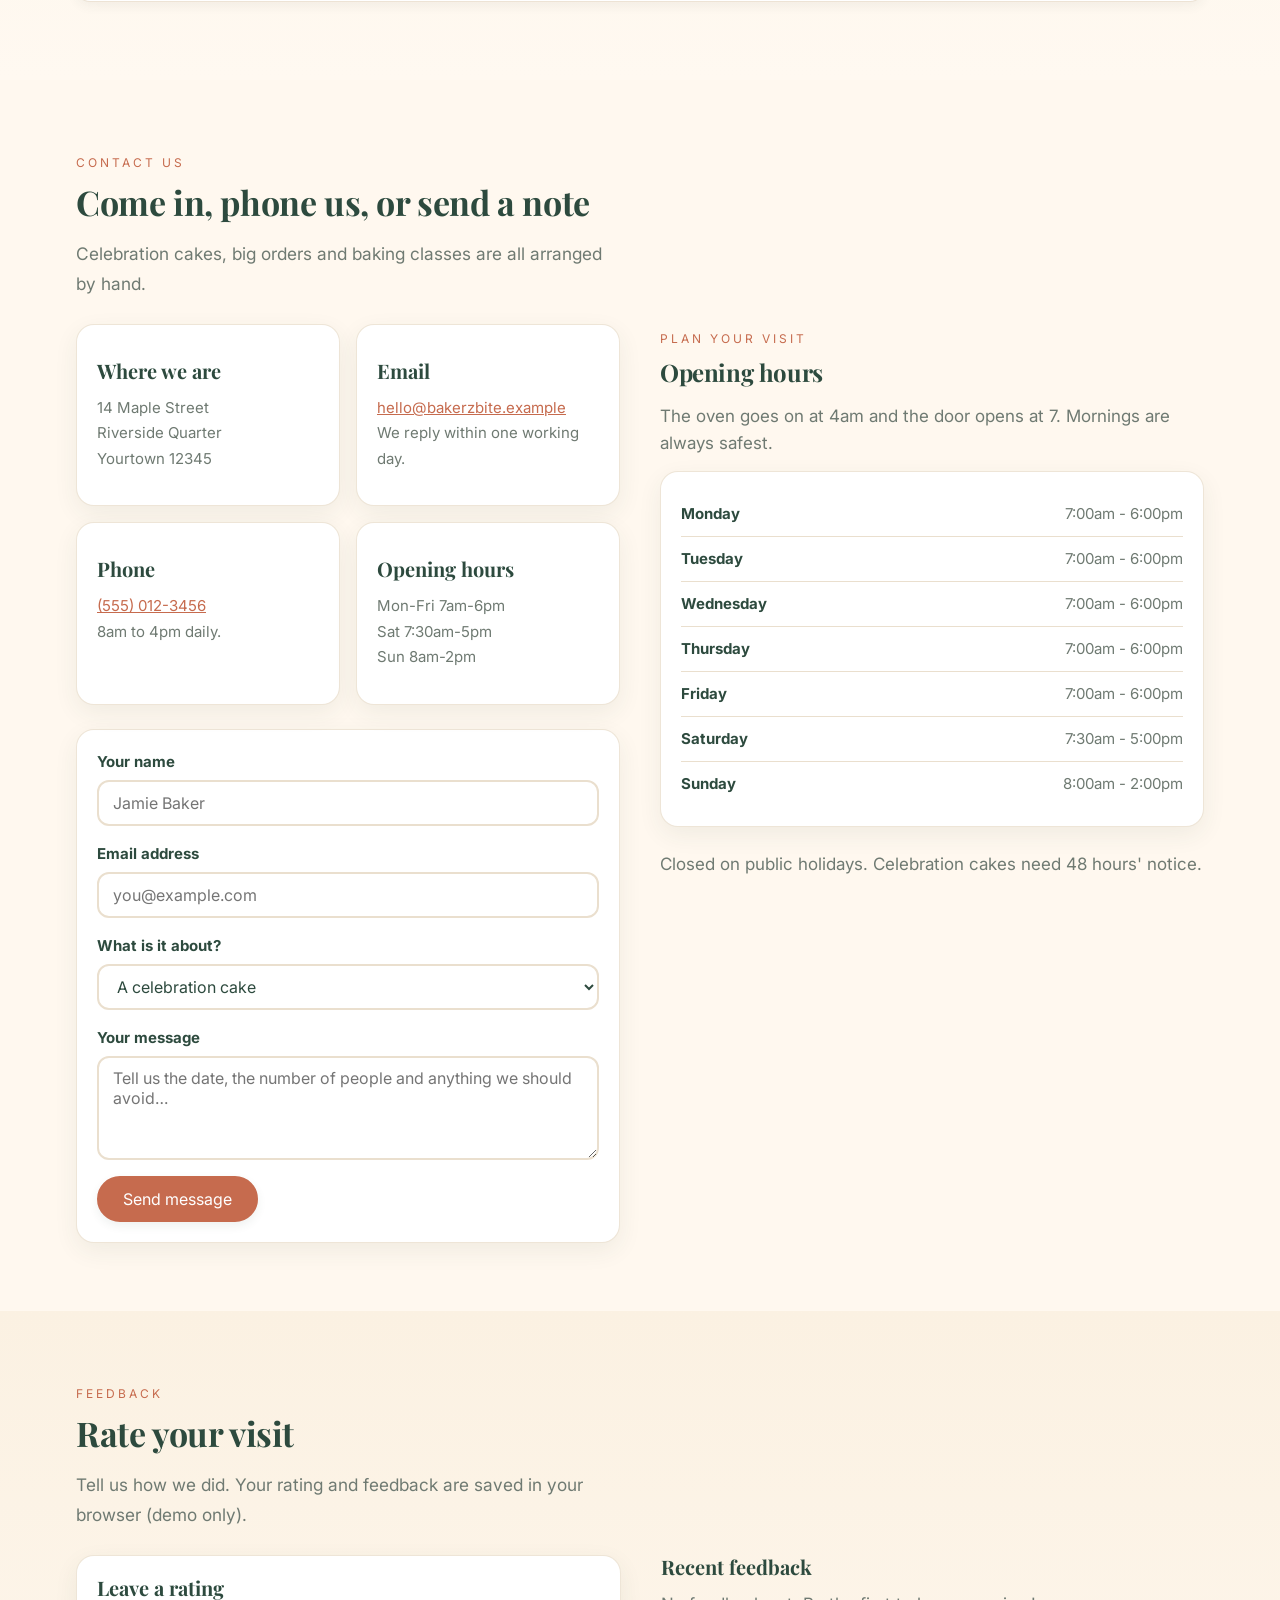
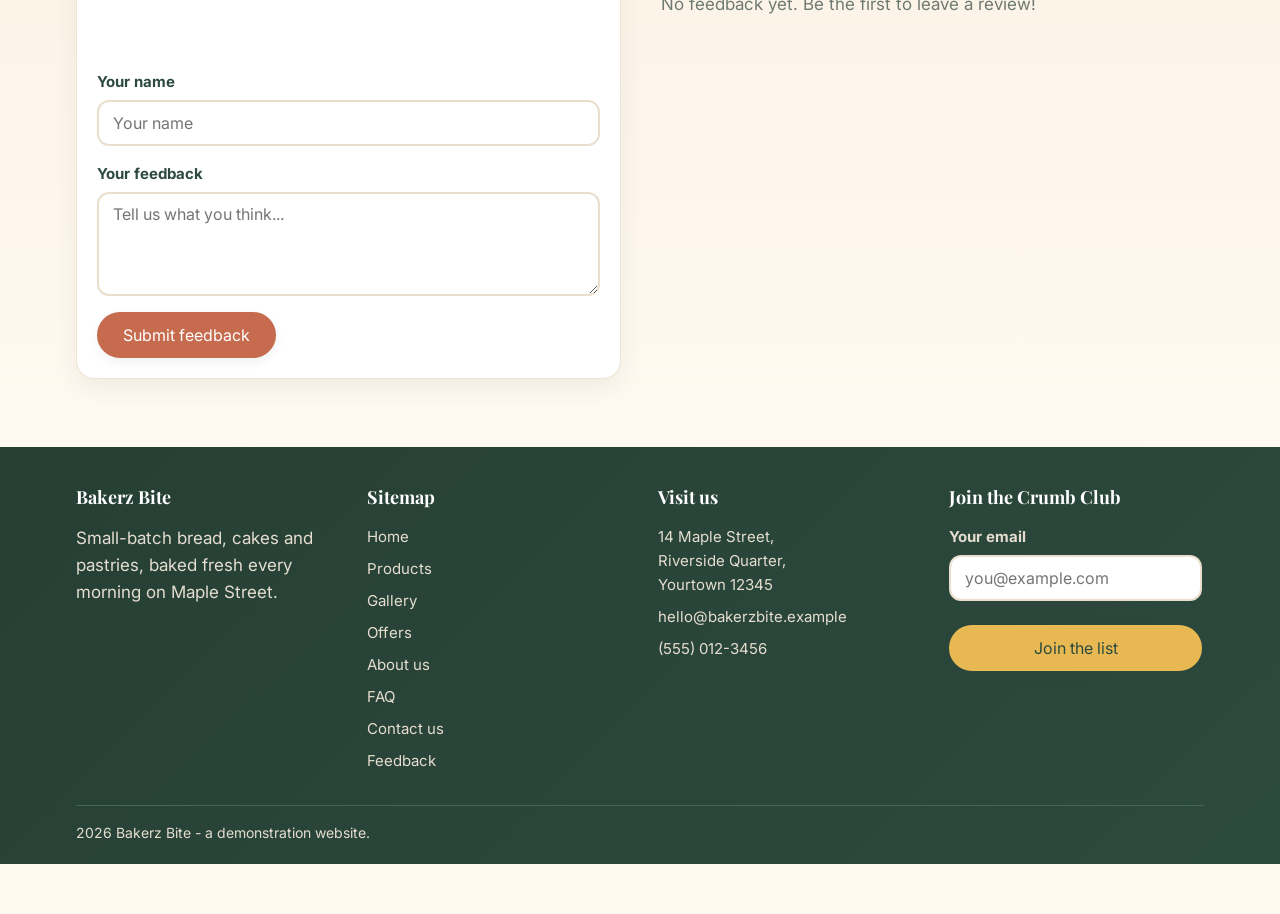
==== commit 29721ba9: "Update index.html" ====
--- a/index.html
+++ b/index.html
@@ -389,7 +389,7 @@
       <div class="card"><div class="card-body">
         <h3>Leave a rating</h3>
         <div class="stars" id="rating-stars">
-          <button type="button" class="star fa-regular fa-star" data-value="1"></button>
+          <button type="button" class="star" data-value="1"></button>
           <button type="button" class="star fa-regular fa-star" data-value="2"></button>
           <button type="button" class="star fa-regular fa-star" data-value="3"></button>
           <button type="button" class="star fa-regular fa-star" data-value="4"></button>
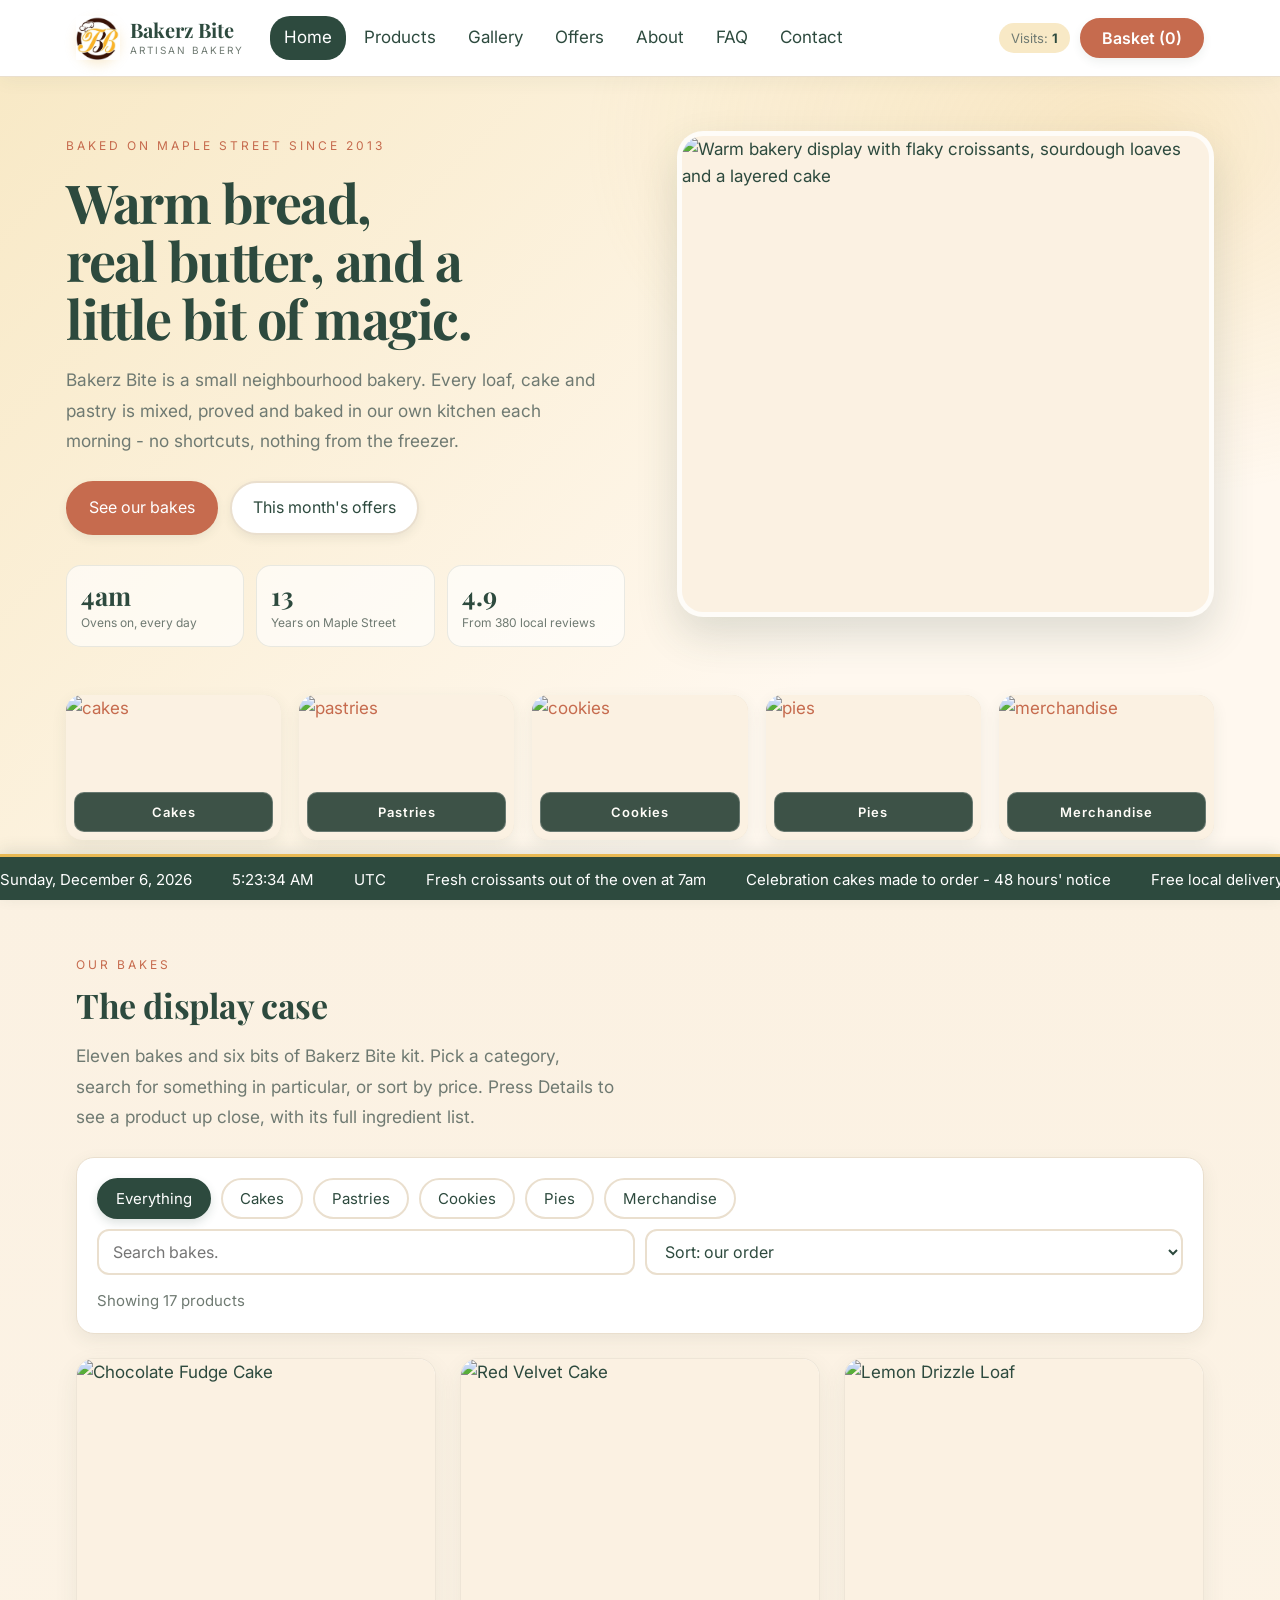
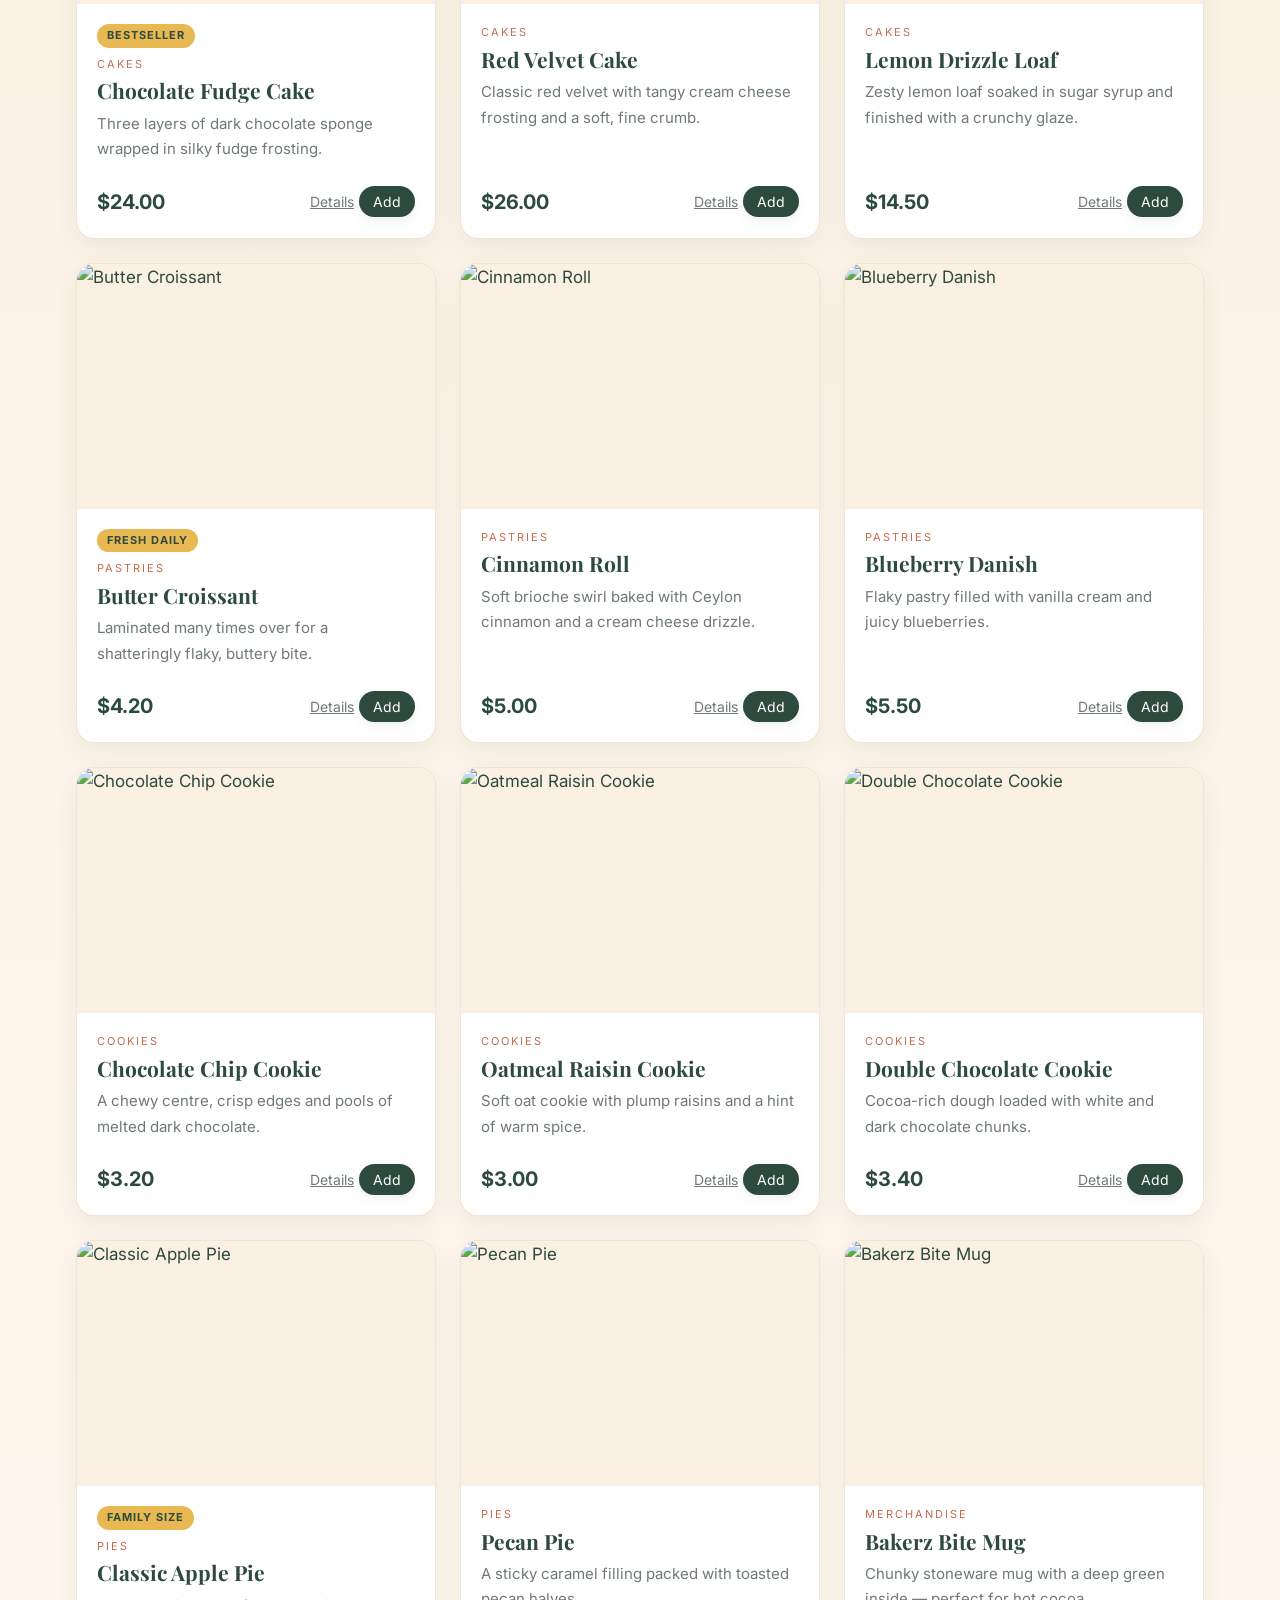
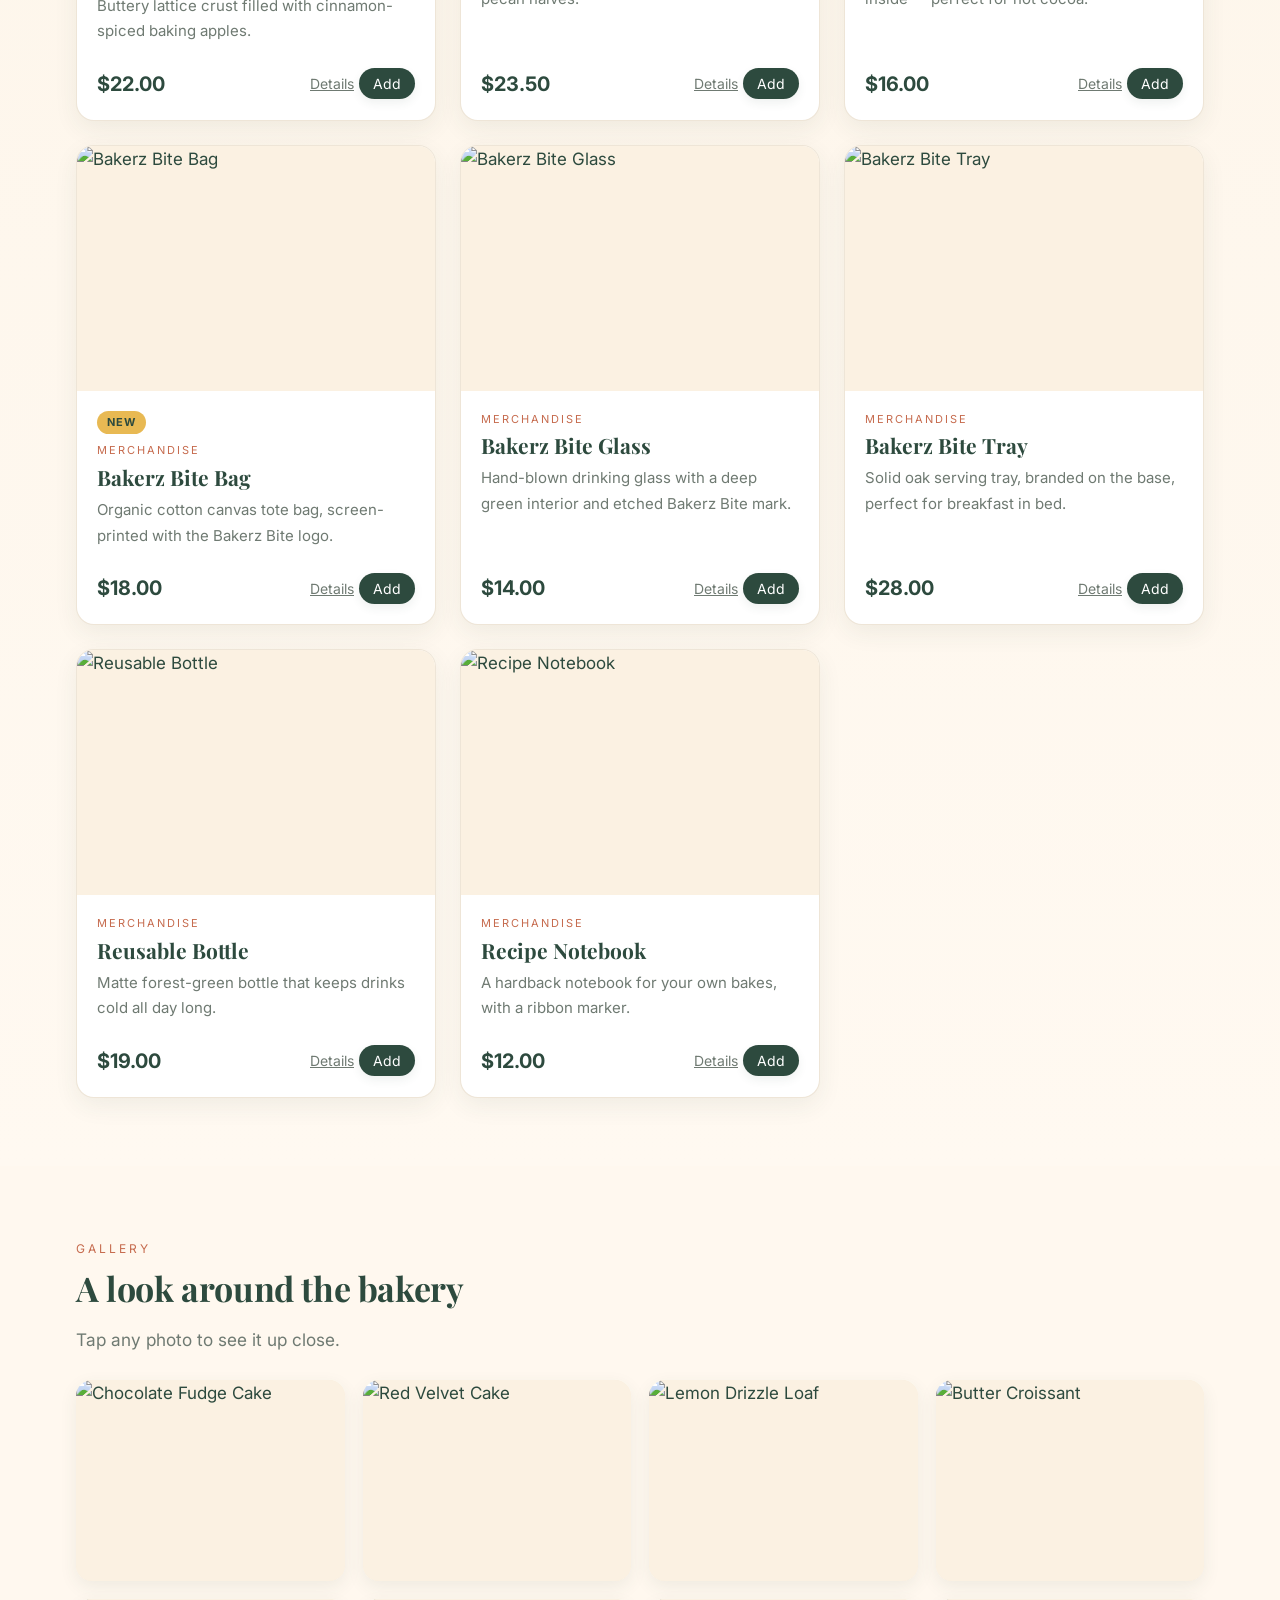
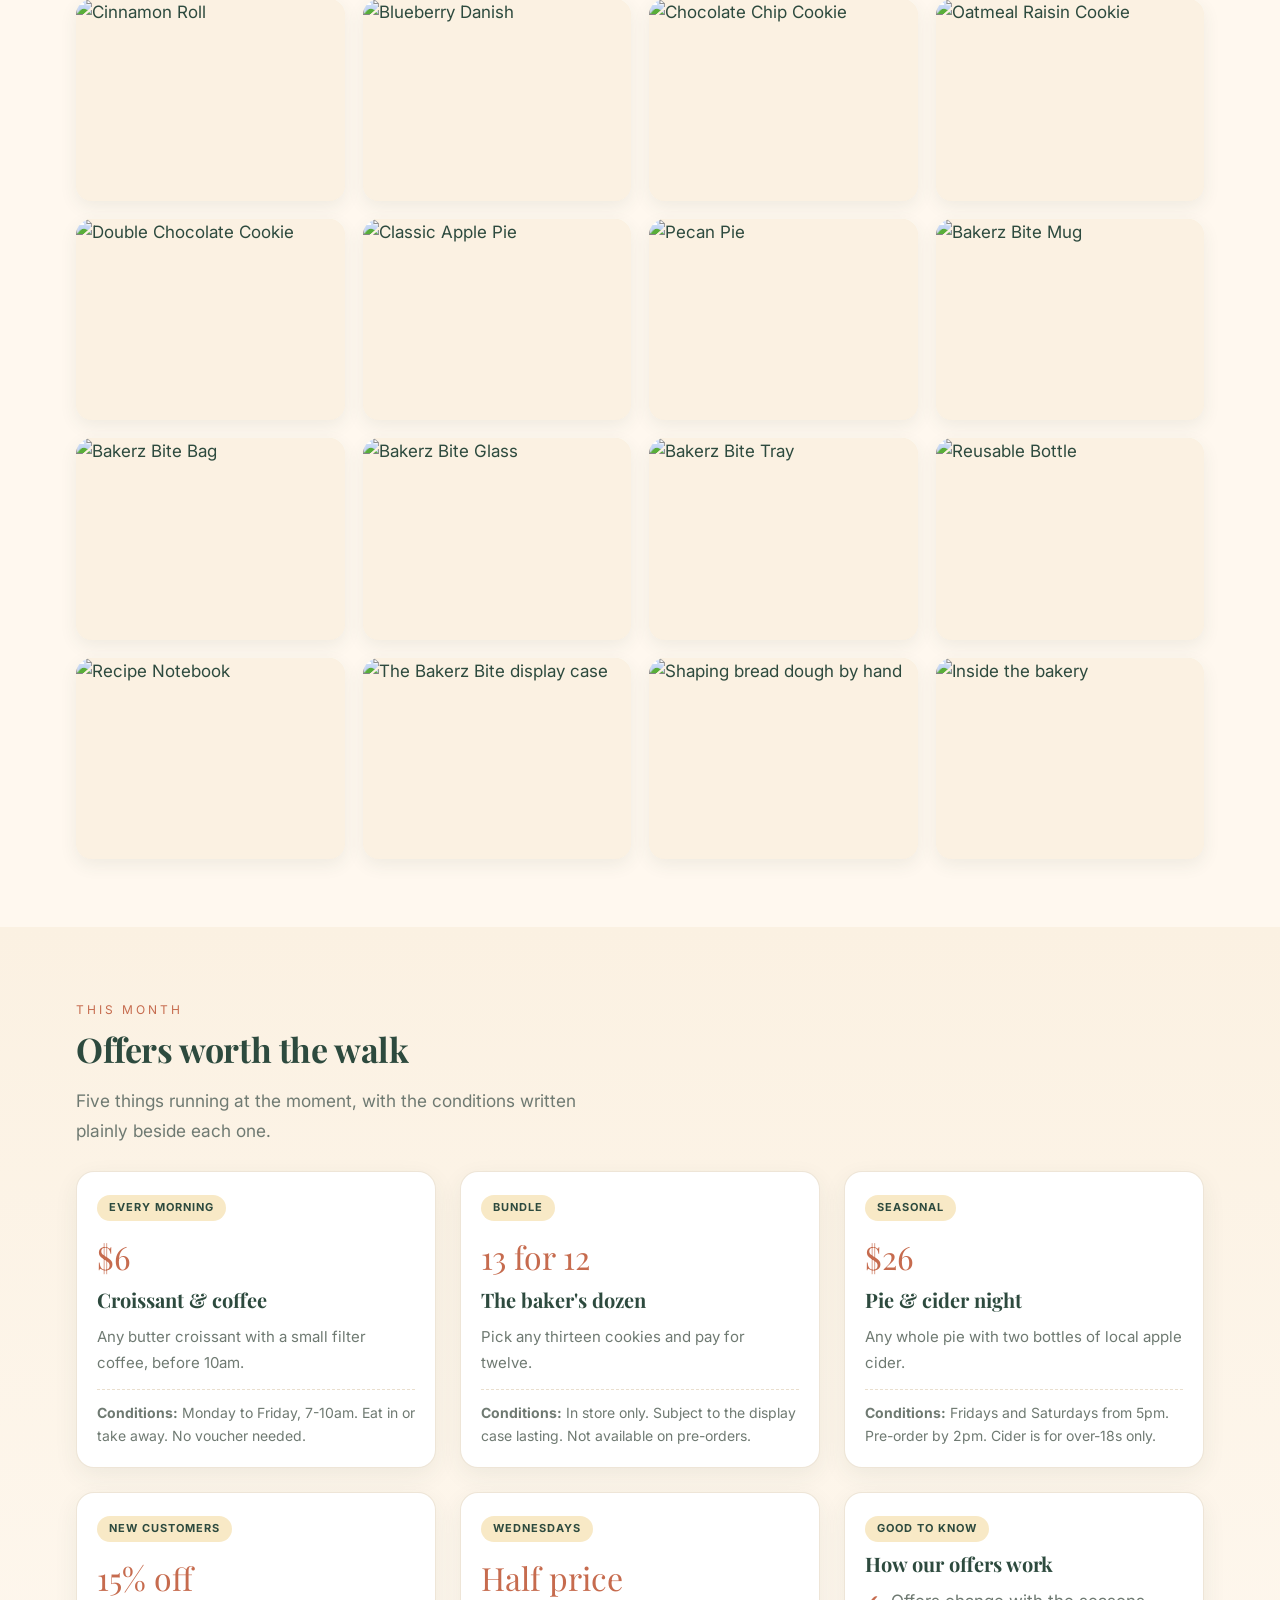
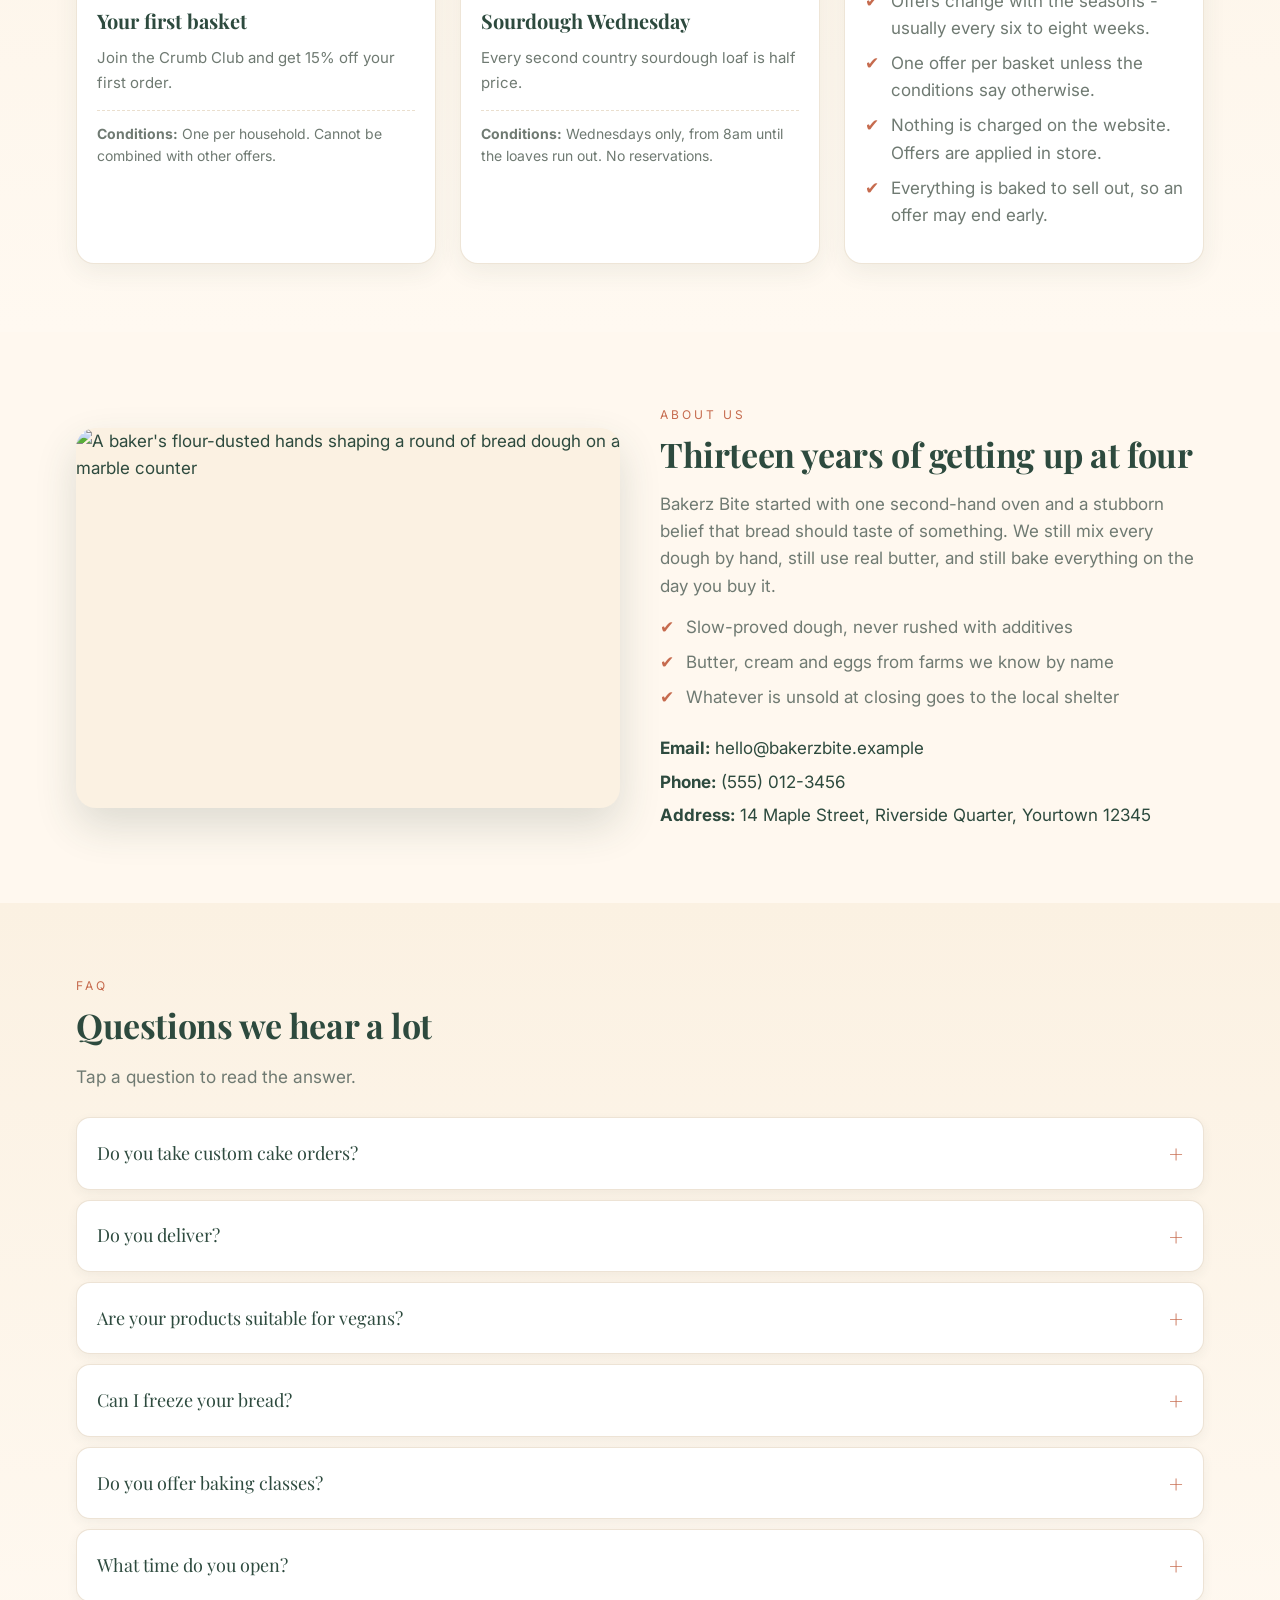
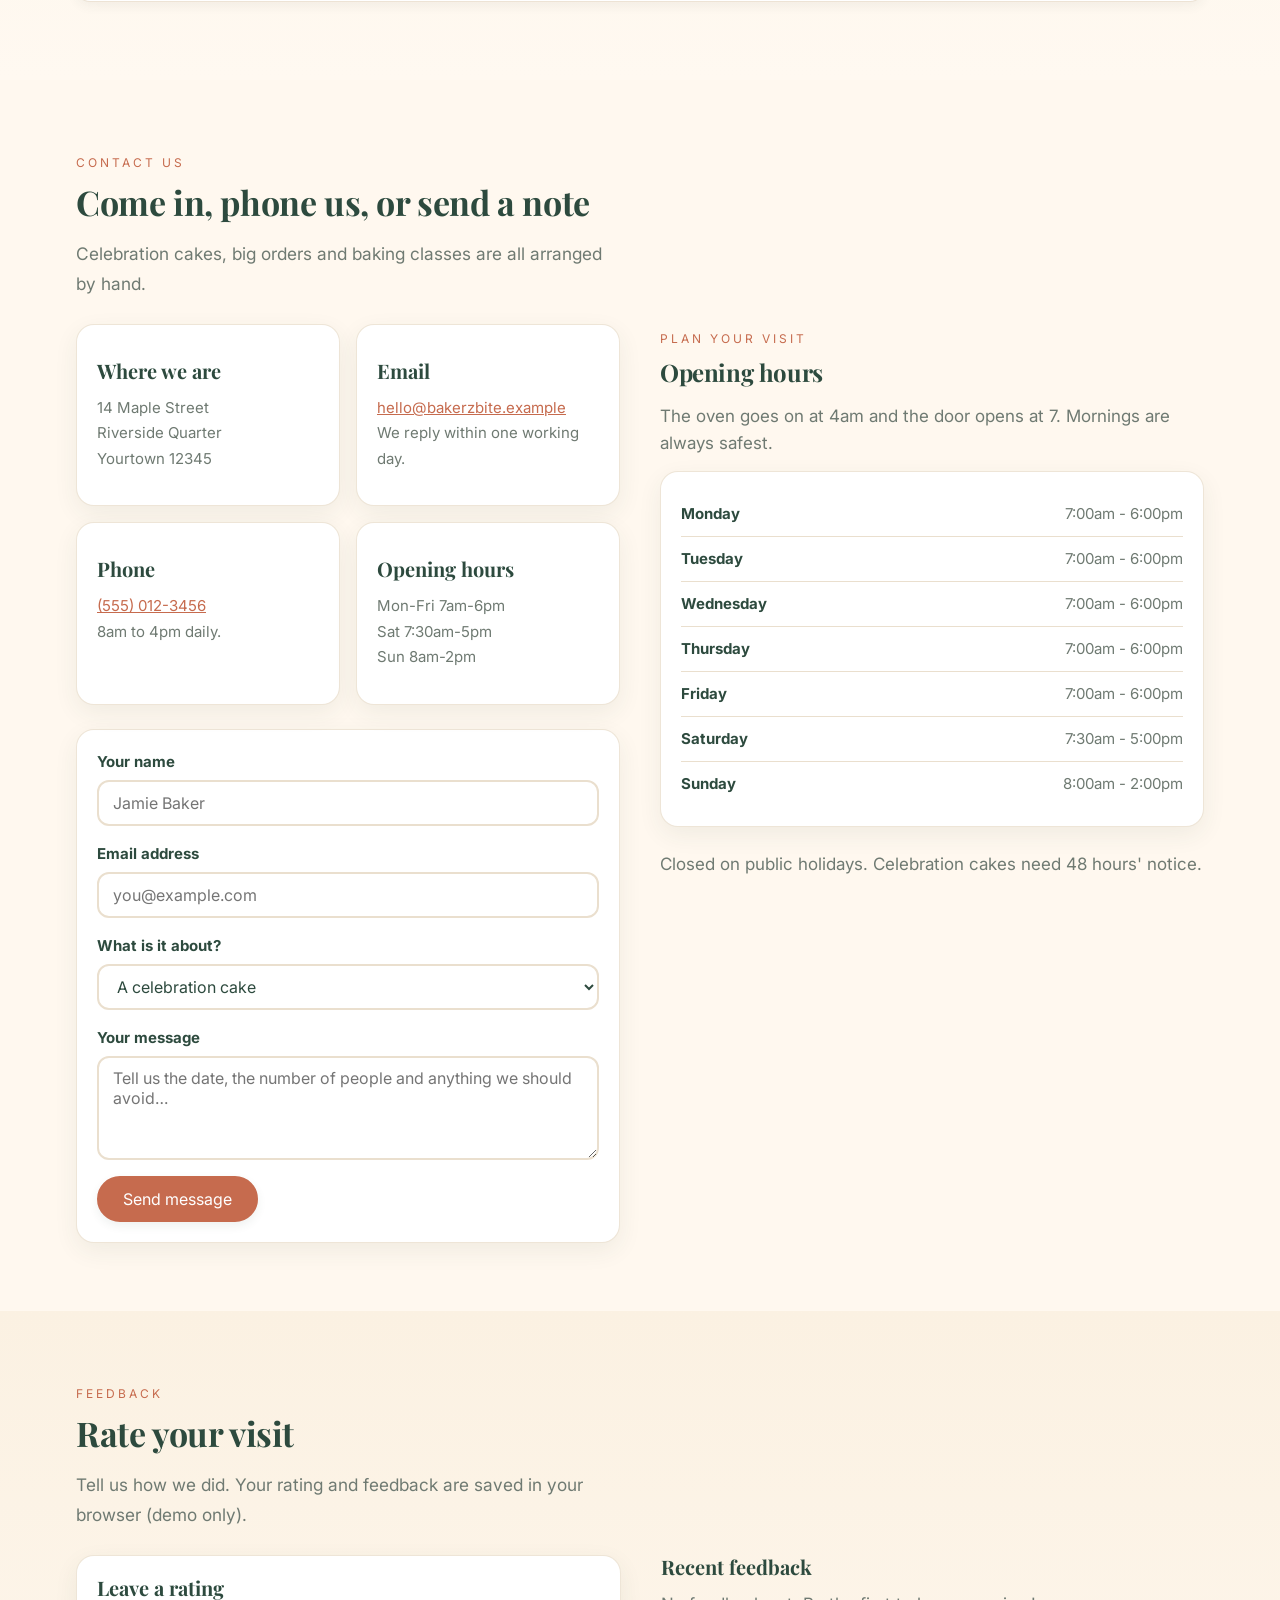
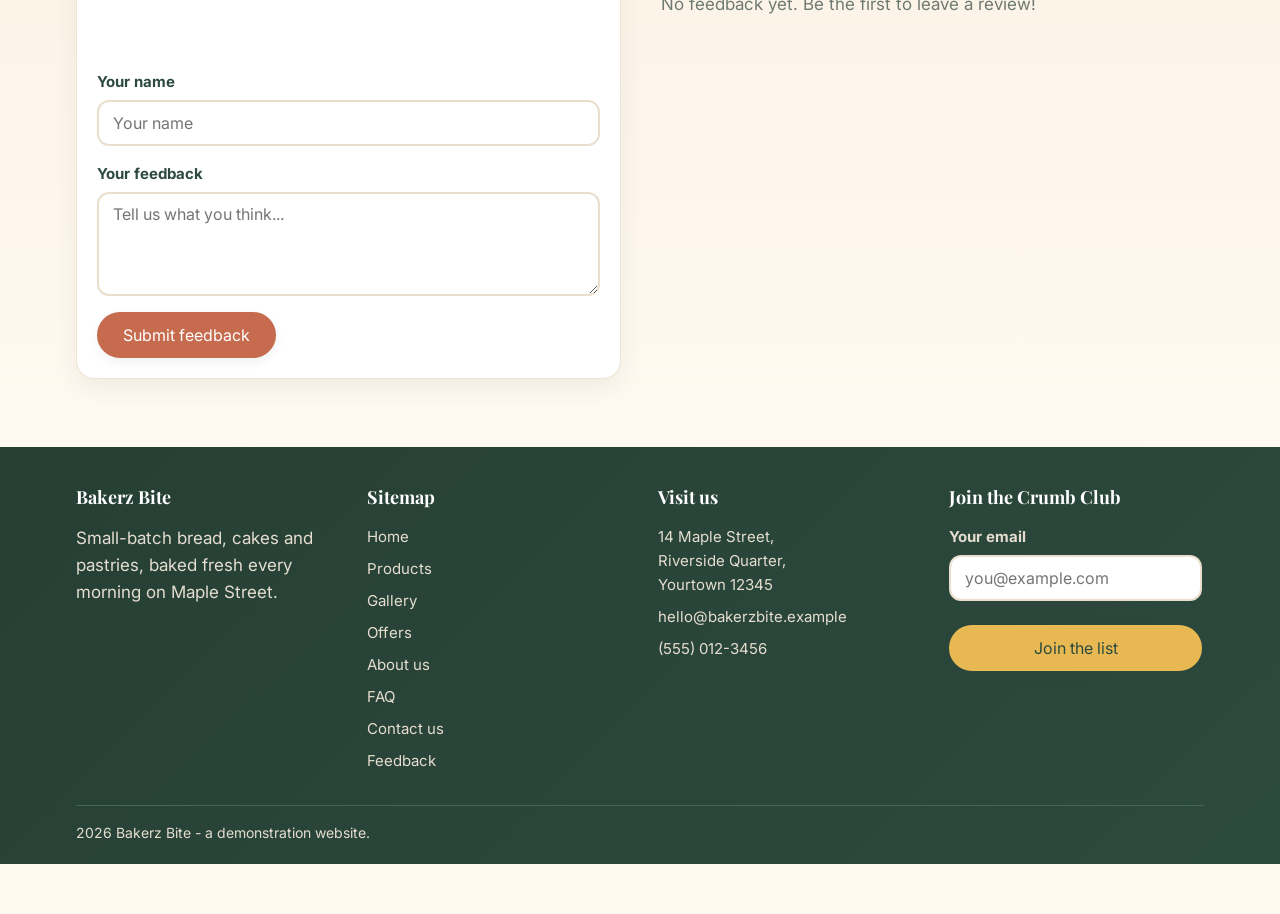
==== commit 656500ef: "Update index.html" ====
--- a/index.html
+++ b/index.html
@@ -389,11 +389,11 @@
       <div class="card"><div class="card-body">
         <h3>Leave a rating</h3>
         <div class="stars" id="rating-stars">
-          <button type="button" class="star" data-value="1"></button>
-          <button type="button" class="star fa-regular fa-star" data-value="2"></button>
-          <button type="button" class="star fa-regular fa-star" data-value="3"></button>
-          <button type="button" class="star fa-regular fa-star" data-value="4"></button>
-          <button type="button" class="star fa-regular fa-star" data-value="5"></button>
+          <button type="button" class="star fa-solid fa-star" data-value="1"></button>
+          <button type="button" class="star fa-solid fa-star" data-value="2"></button>
+          <button type="button" class="star fa-solid fa-star" data-value="3"></button>
+          <button type="button" class="star fa-solid fa-star" data-value="4"></button>
+          <button type="button" class="star fa-solid fa-star" data-value="5"></button>
         </div>
 
         <form id="feedback-form" class="top-space">
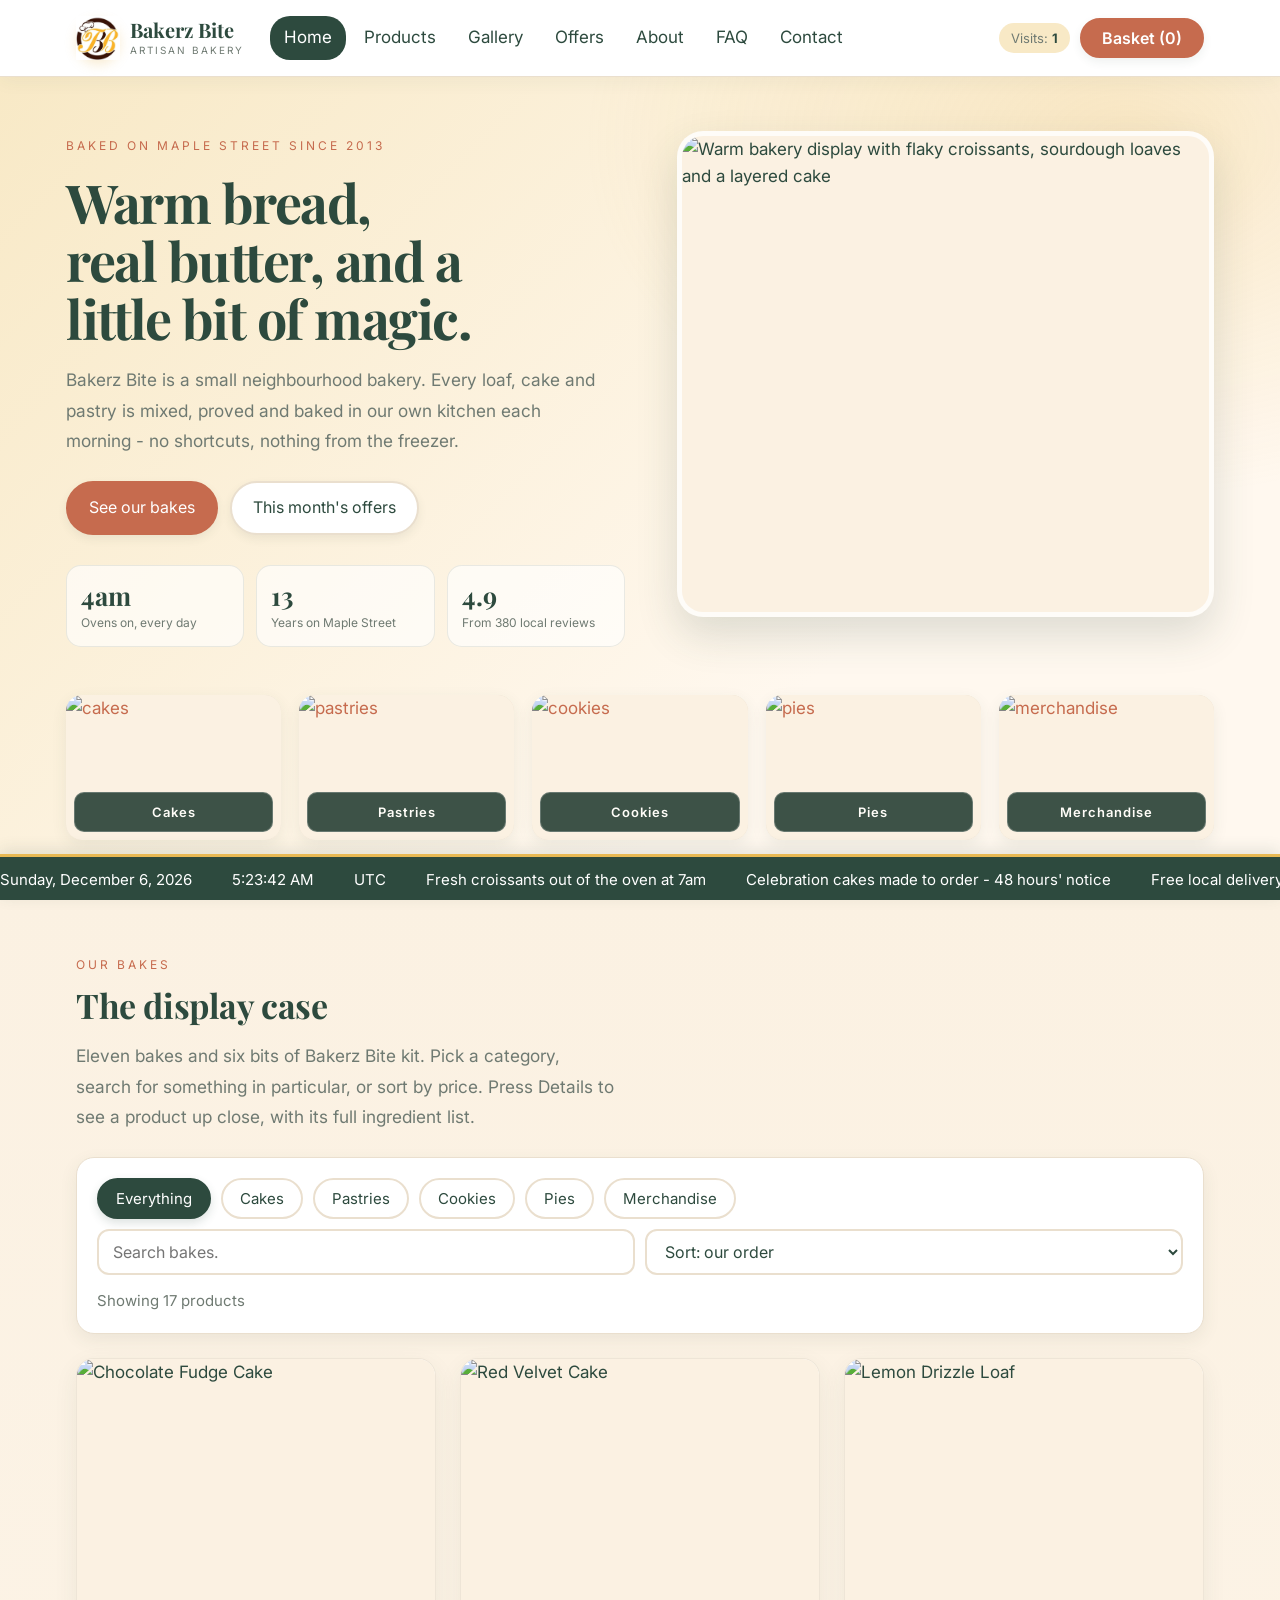
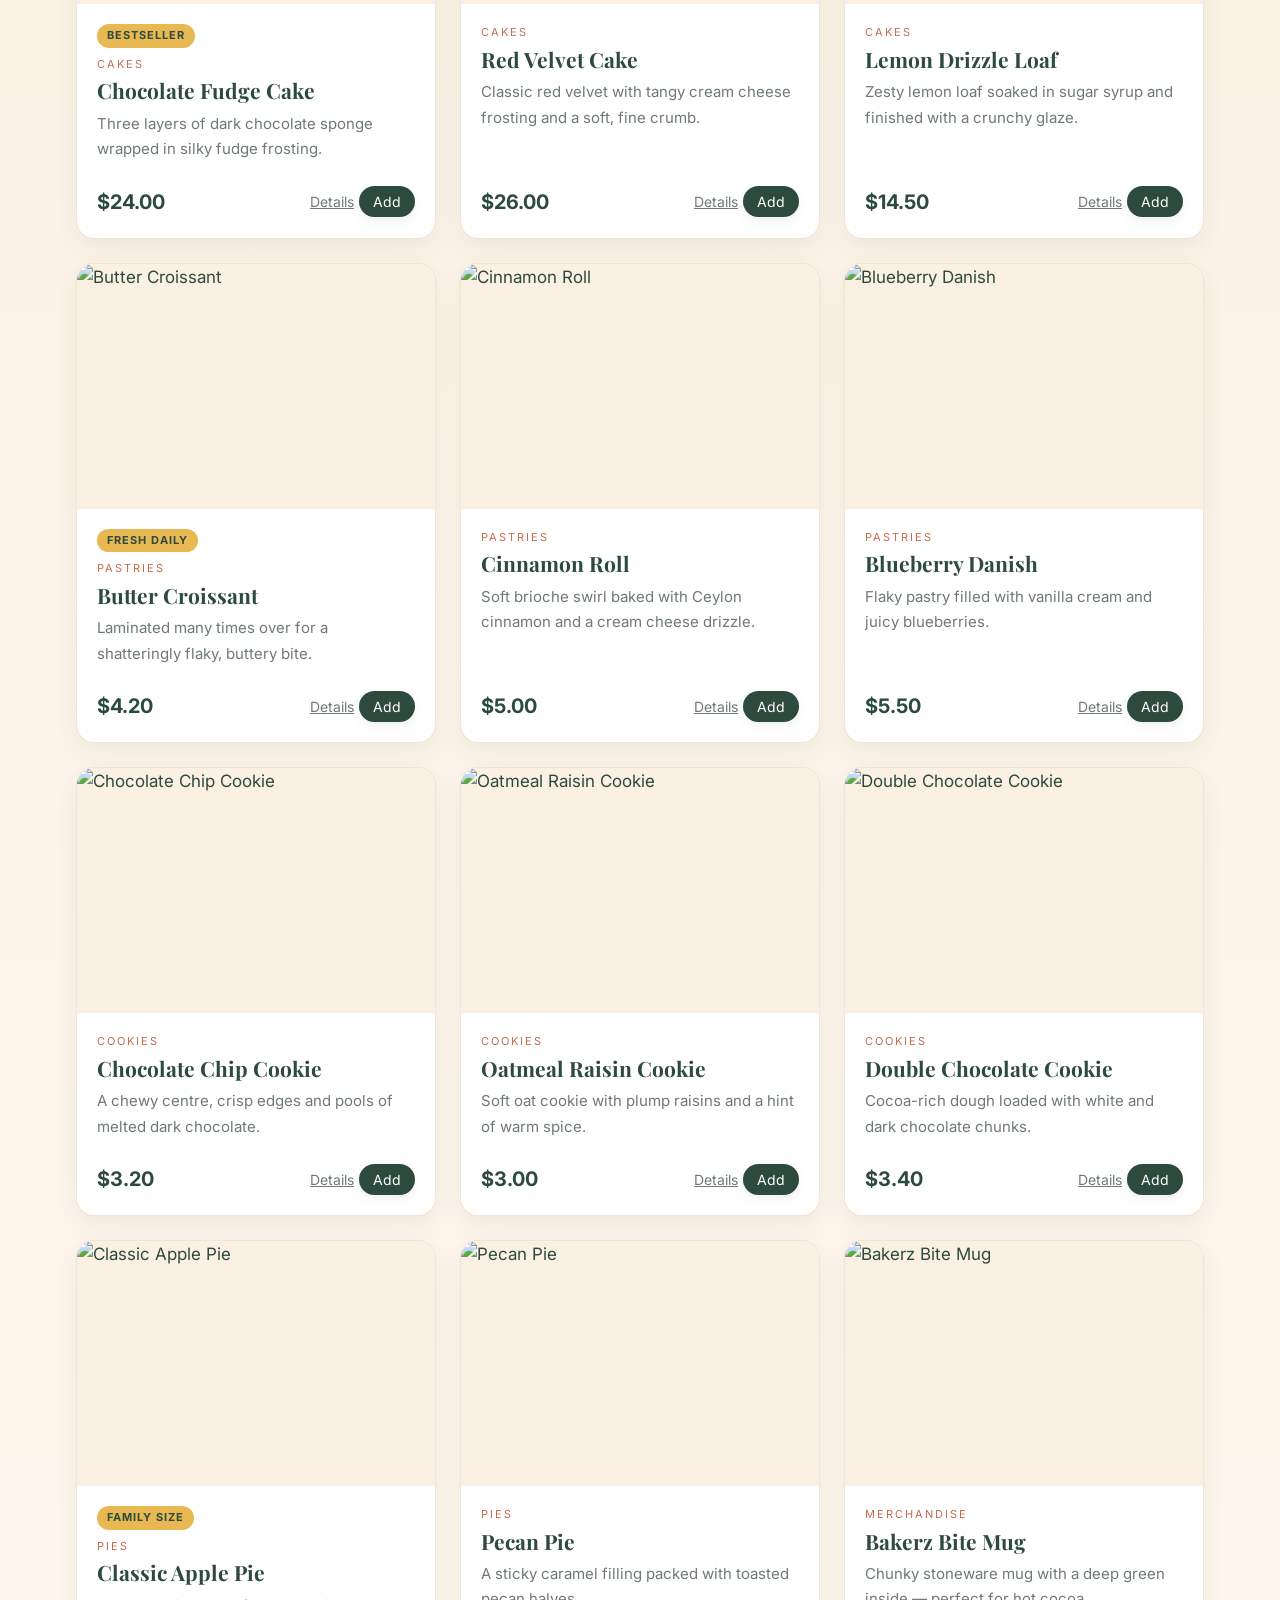
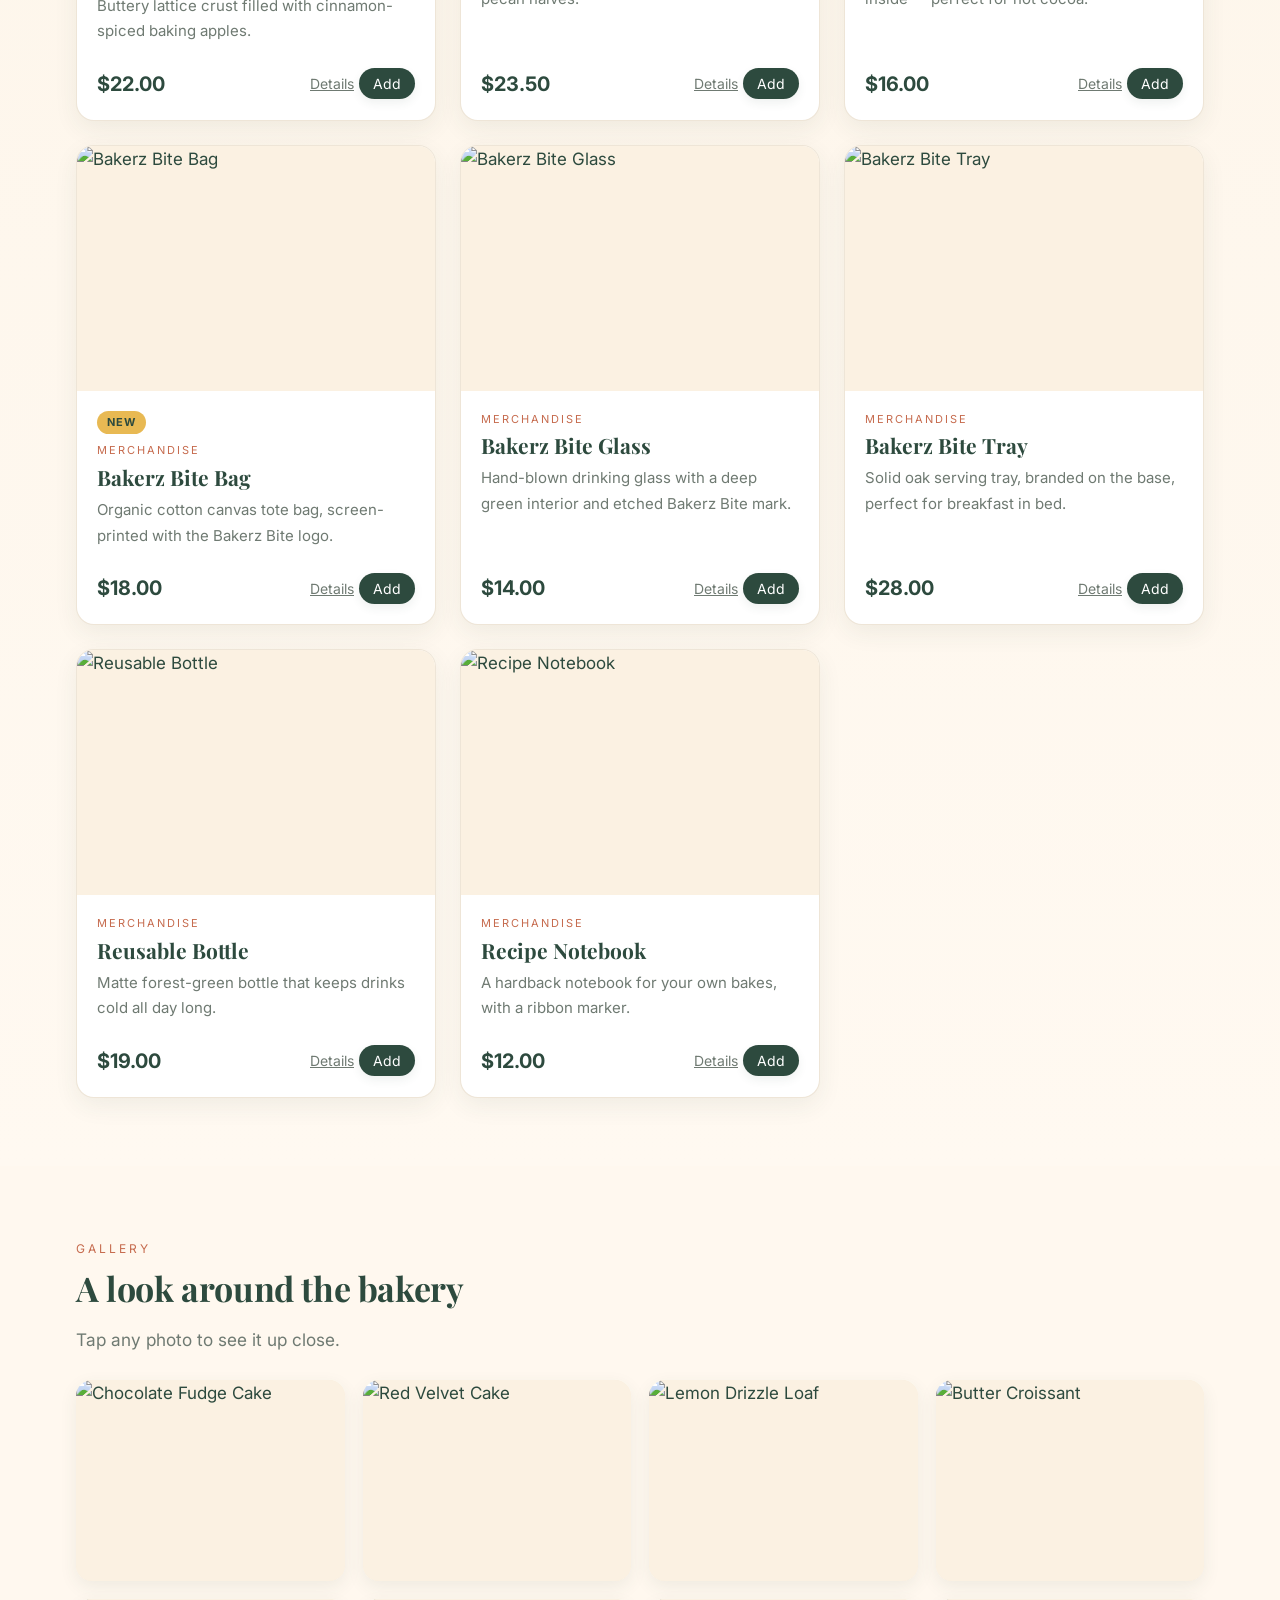
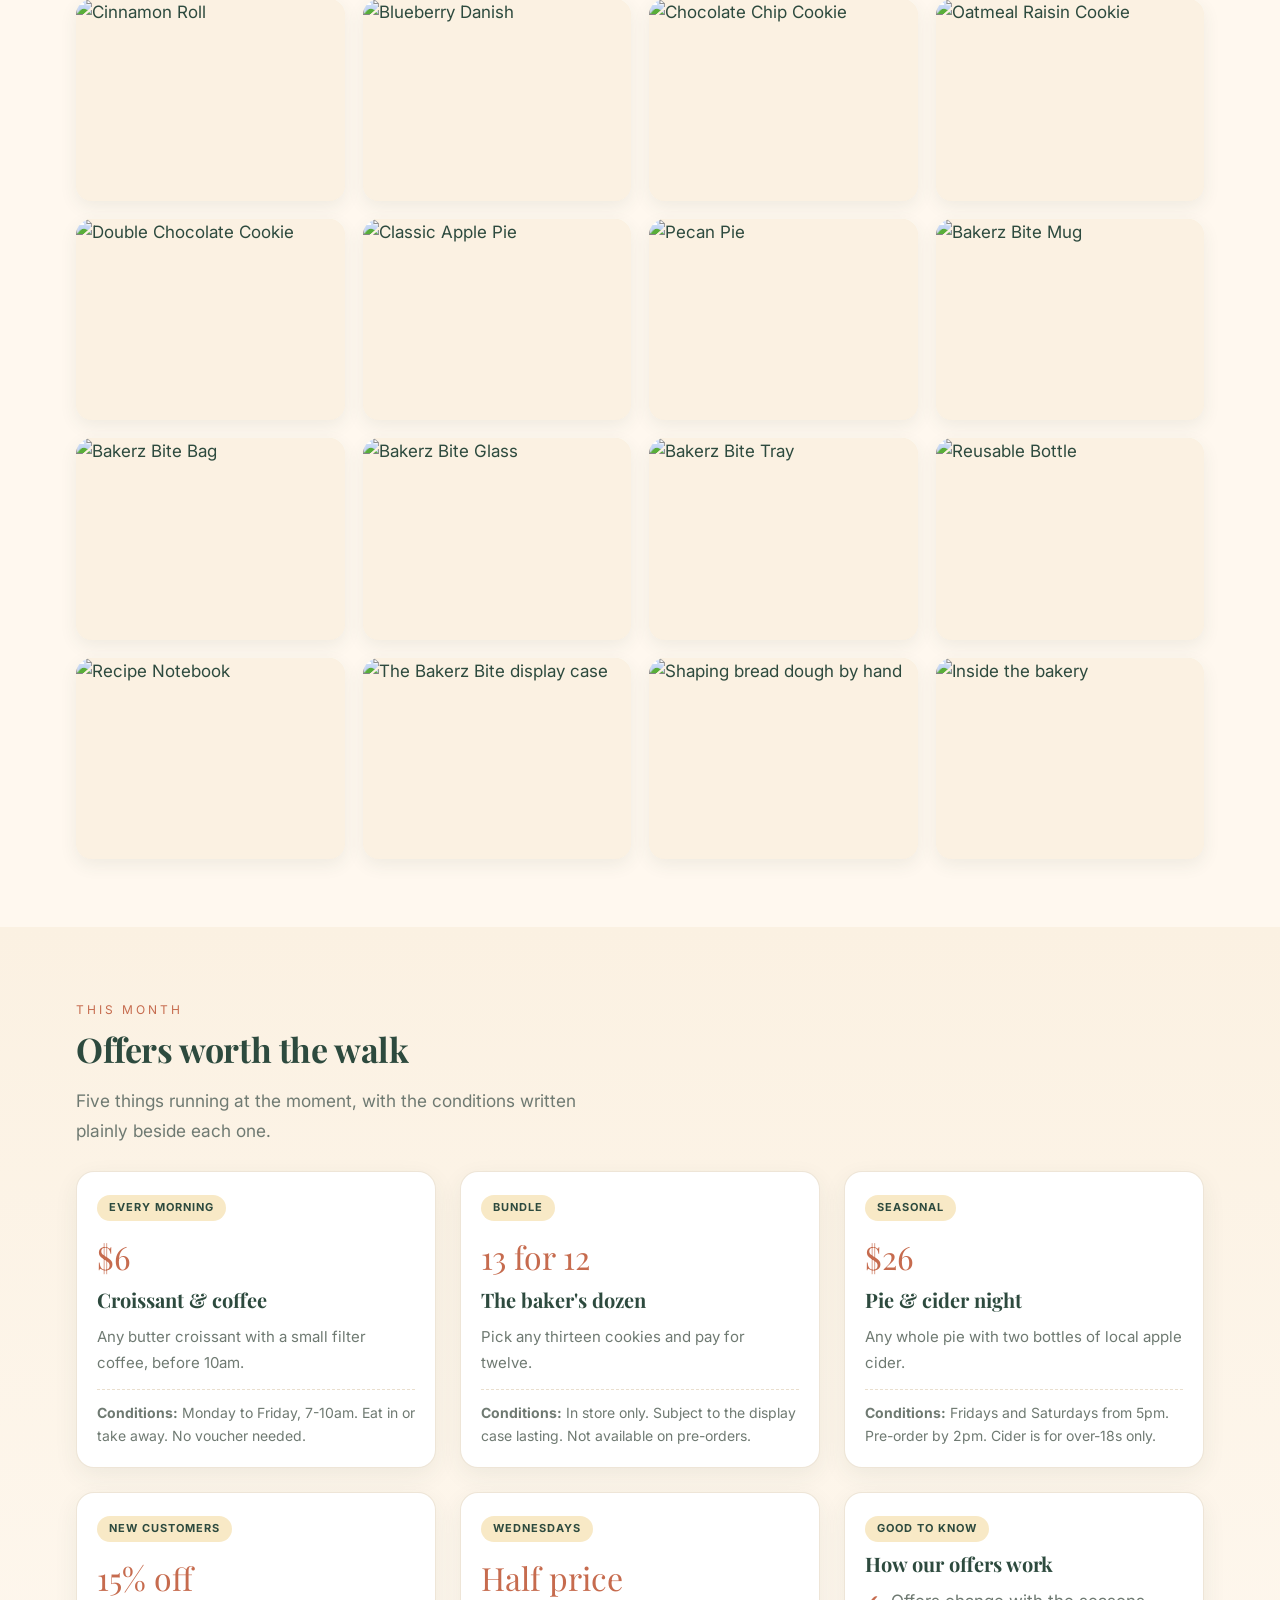
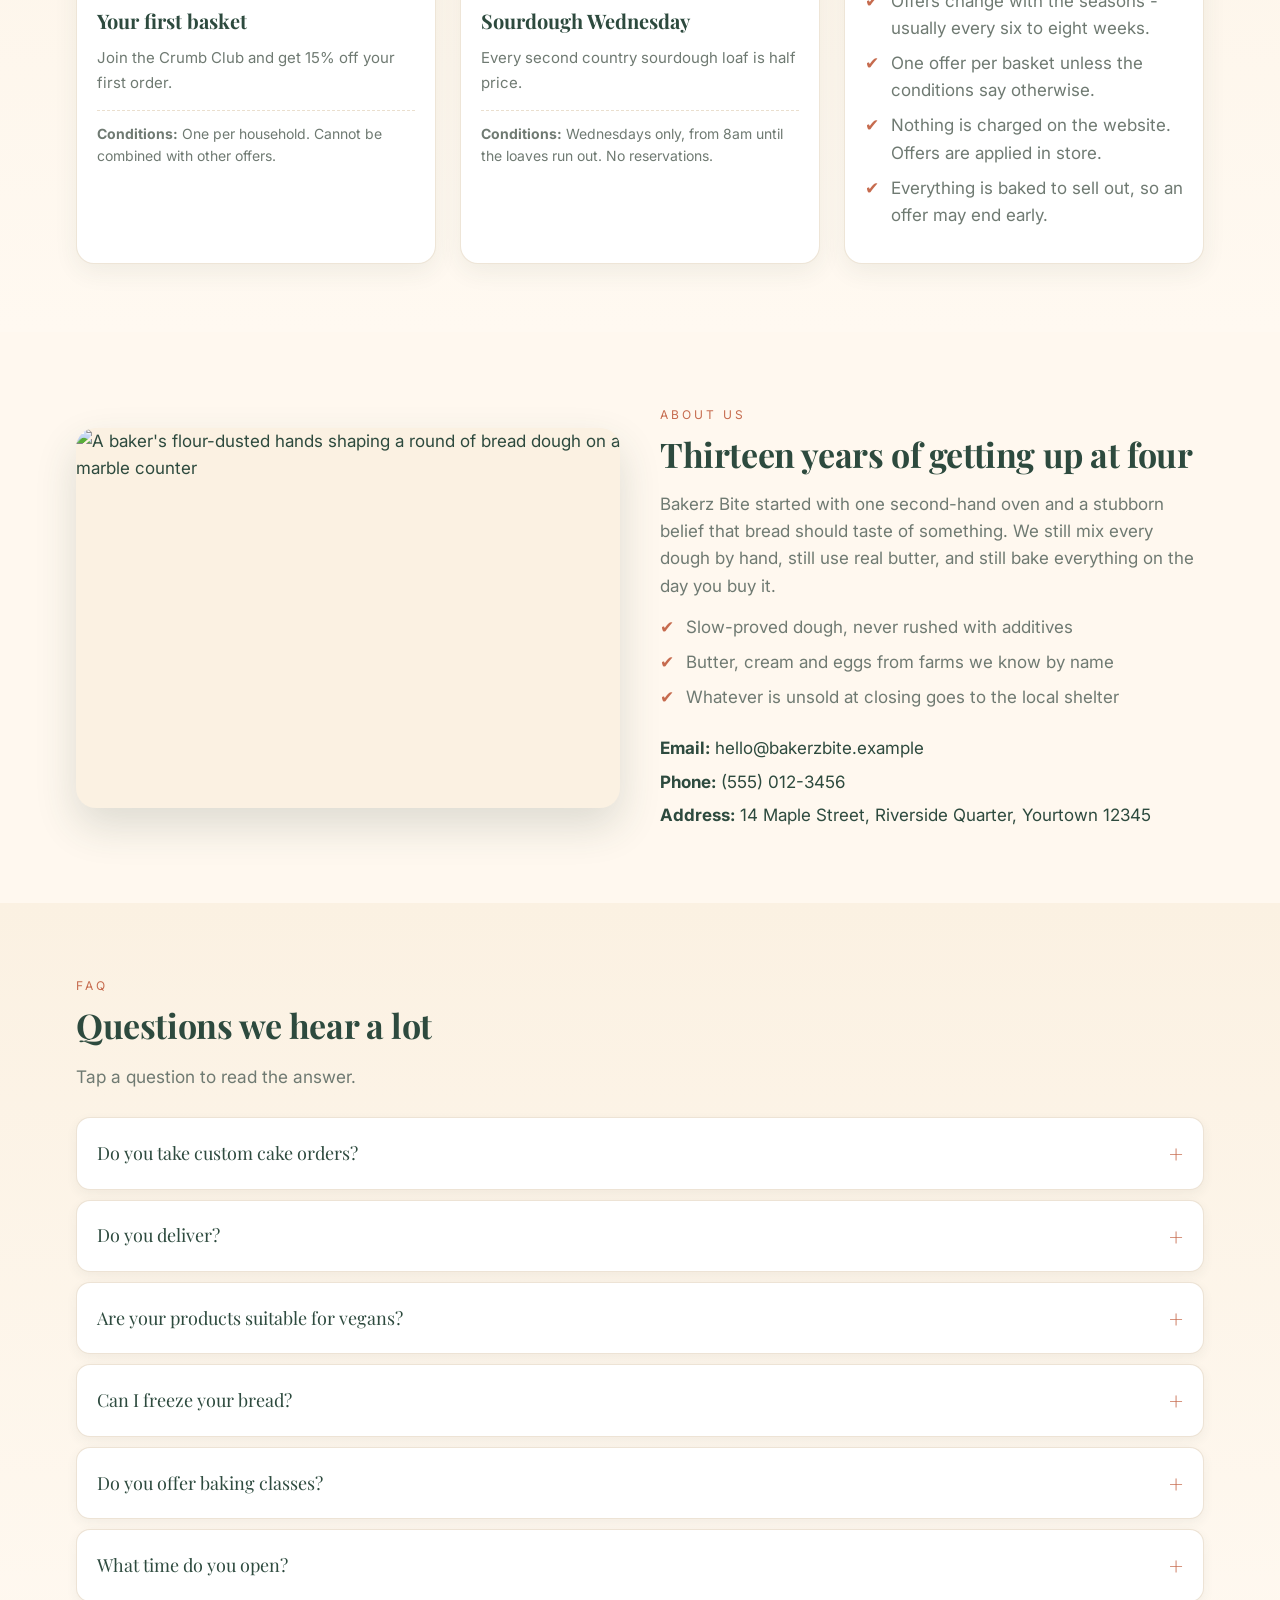
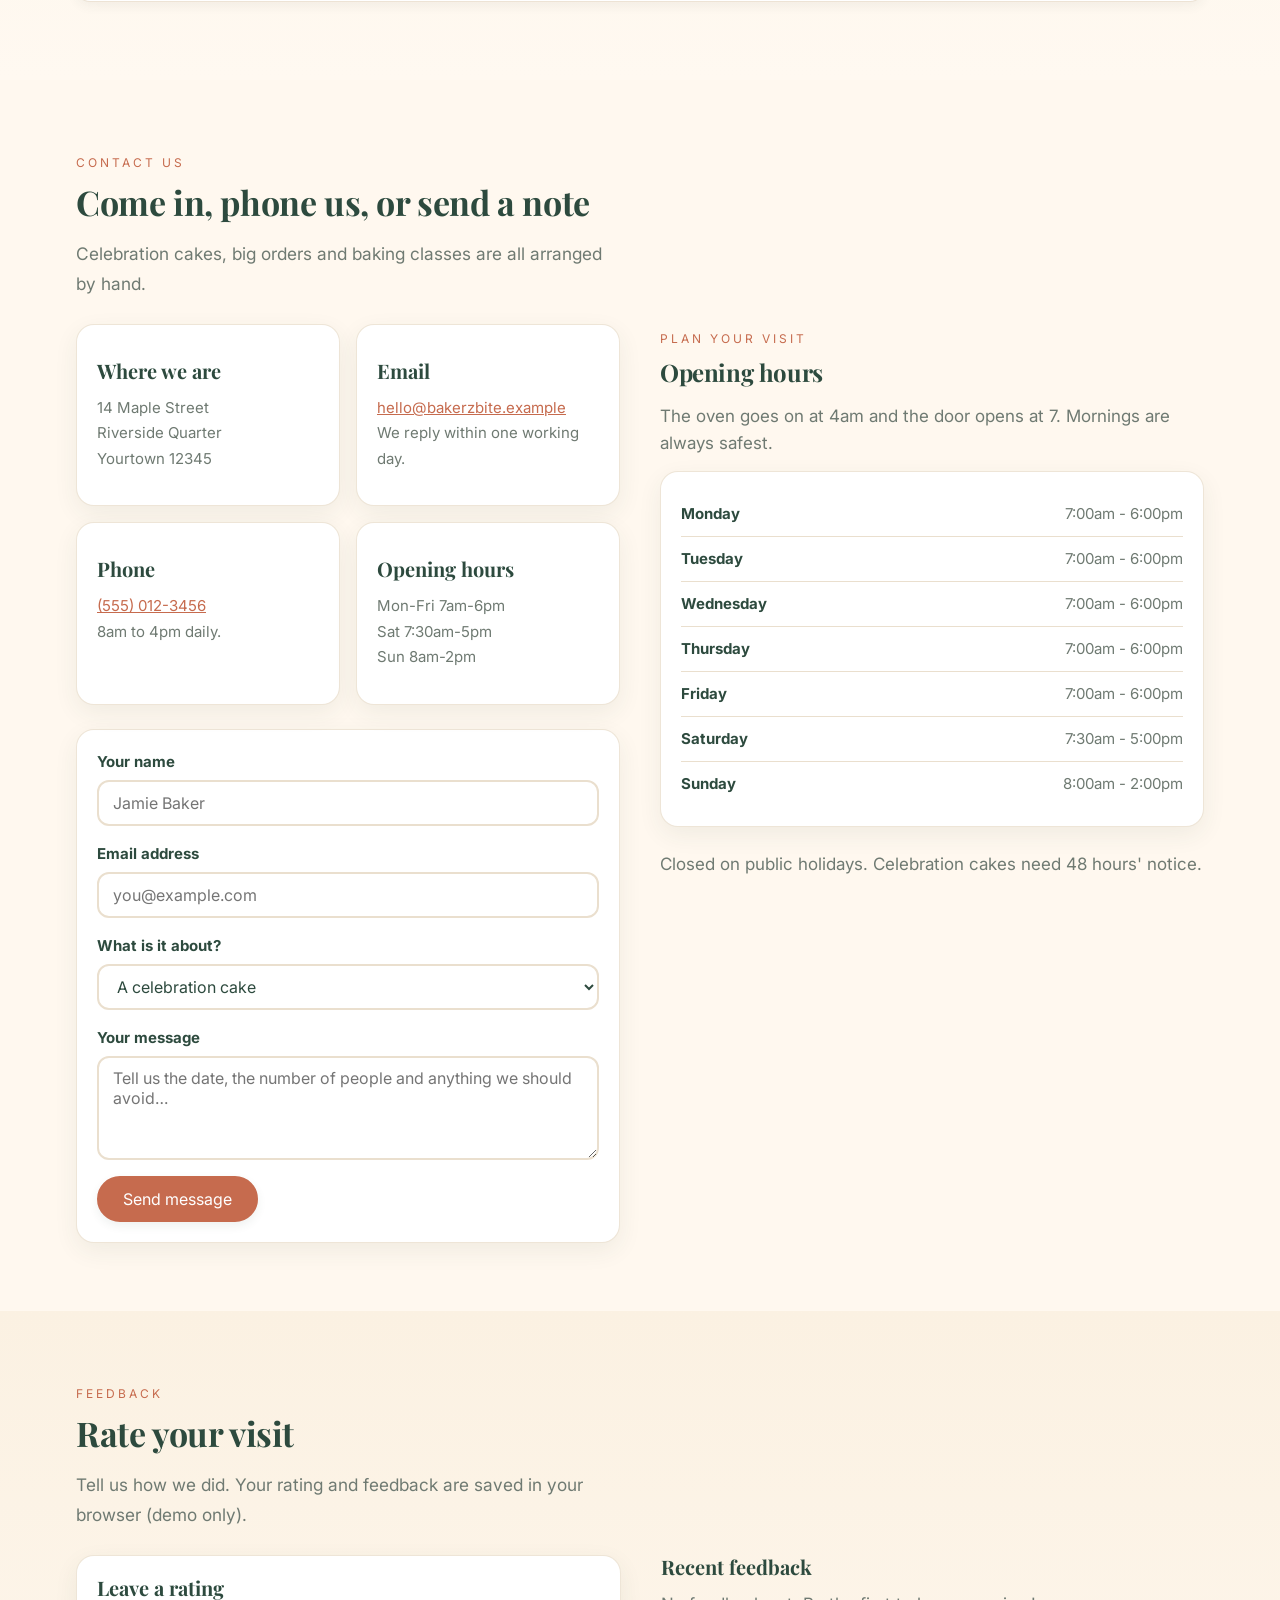
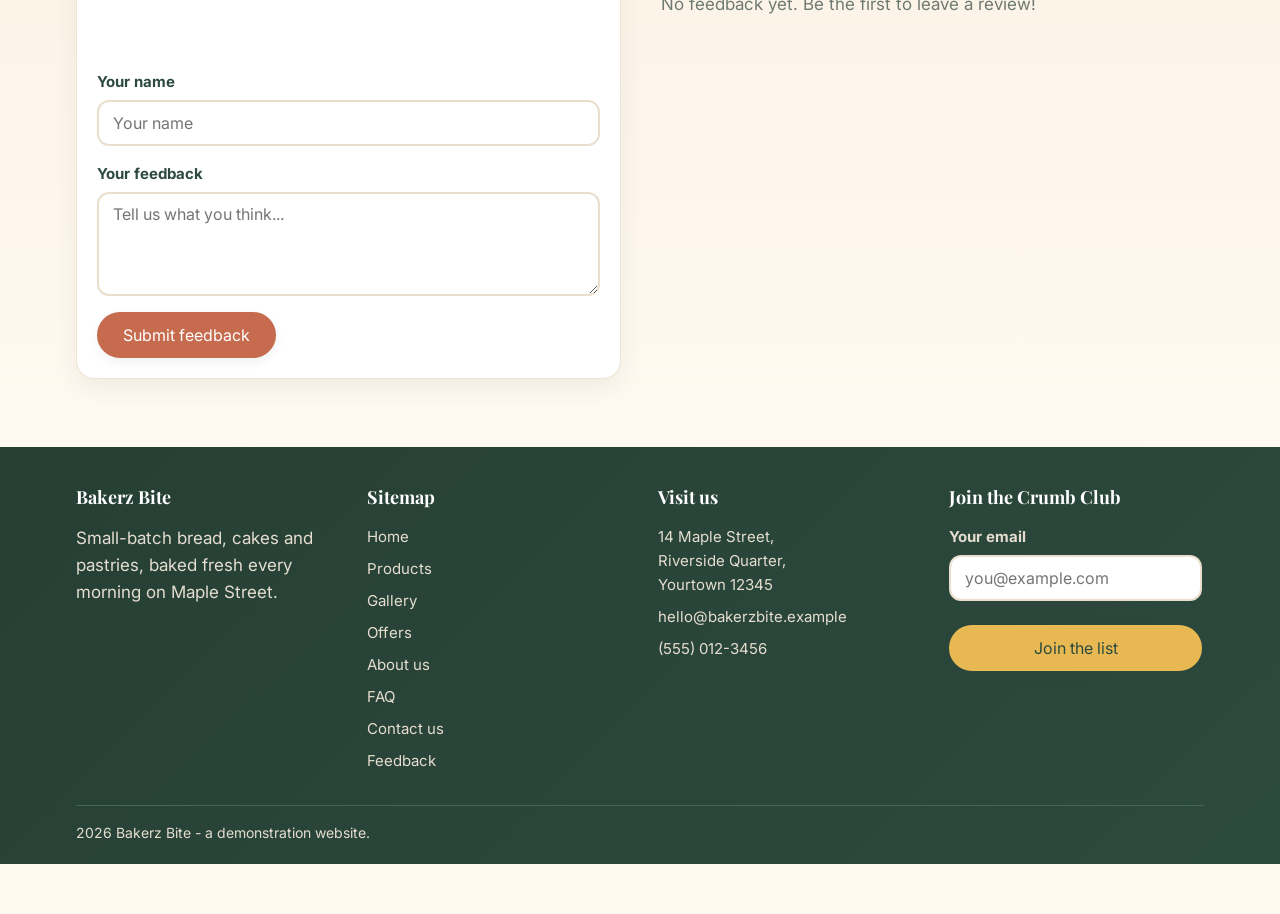
==== commit a1283828: "Update index.html" ====
--- a/index.html
+++ b/index.html
@@ -16,7 +16,7 @@
 </head>
 <body>
 
-<!-- ===== Top navigation (becomes a hamburger menu on phones) ===== -->
+<!-- Top navigation (becomes a hamburger menu on phones) -->
 <header class="navbar" id="top">
   <div class="container navbar-inner">
     <a class="brand" href="#top">
@@ -49,7 +49,7 @@
 </header>
 
 
-<!-- ===== Hero: the big welcome at the top ===== -->
+<!-- Hero: the big welcome at the top -->
 <section class="section hero" id="home">
   <div class="container">
     <div class="two-cols">
@@ -88,7 +88,7 @@
 </section>
 
 
-<!-- ===== Products (the cards get added by js/main.js) ===== -->
+<!-- Products (the cards get added by js/main.js) -->
 <section class="section soft" id="products">
   <div class="container">
     <span class="small-label">Our bakes</span>
@@ -120,7 +120,7 @@
 </section>
 
 
-<!-- ===== Gallery (photos get added by js/main.js) ===== -->
+<!-- Gallery (photos get added by js/main.js) -->
 <section class="section" id="gallery">
   <div class="container">
     <span class="small-label">Gallery</span>
@@ -131,7 +131,7 @@
 </section>
 
 
-<!-- ===== Offers ===== -->
+<!-- Offers -->
 <section class="section soft" id="offers">
   <div class="container">
     <span class="small-label">This month</span>
@@ -208,7 +208,7 @@
 </section>
 
 
-<!-- ===== About us ===== -->
+<!-- About us -->
 <section class="section" id="about">
   <div class="container">
     <div class="two-cols">
@@ -246,7 +246,7 @@
 </section>
 
 
-<!-- ===== FAQ (click a question to open it, no JavaScript needed) ===== -->
+<!-- FAQ (click a question to open it, no JavaScript needed) -->
 <section class="section soft" id="faq">
   <div class="container">
     <span class="small-label">FAQ</span>
@@ -290,7 +290,7 @@
 </section>
 
 
-<!-- ===== Contact: details, form and opening hours ===== -->
+<!-- Contact: details, form and opening hours -->
 <section class="section" id="contact">
   <div class="container">
     <span class="small-label">Contact us</span>
@@ -377,7 +377,7 @@
 </section>
 
 
-<!-- ===== Feedback: star rating + saved reviews ===== -->
+<!-- Feedback: star rating + saved reviews -->
 <section class="section soft" id="feedback">
   <div class="container">
     <span class="small-label">Feedback</span>
@@ -420,7 +420,7 @@
 </section>
 
 
-<!-- ===== Footer ===== -->
+<!-- Footer -->
 <footer class="footer" id="sitemap">
   <div class="container">
     <div class="footer-grid">
@@ -469,7 +469,7 @@
 </footer>
 
 
-<!-- ===== Scrolling bar stuck to the bottom of the screen ===== -->
+<!-- Scrolling bar stuck to the bottom of the screen -->
 <div class="ticker">
   <div class="ticker-line" id="ticker-line">
     <div class="ticker-group">
@@ -486,7 +486,7 @@
 </div>
 
 
-<!-- ===== Basket (slides in from the right) ===== -->
+<!-- Basket (slides in from the right) -->
 <div id="basket-panel">
   <div class="basket-top">
     <h3>Your basket</h3>
@@ -500,10 +500,10 @@
 </div>
 
 
-<!-- ===== Dark background behind the basket and popup ===== -->
+<!-- Dark background behind the basket and popup -->
 <div id="overlay"></div>
 
-<!-- ===== Product popup ===== -->
+<!-- Product popup -->
 <div id="popup">
   <button class="close-button" id="popup-close">✕</button>
   <img id="popup-photo" alt="">
@@ -521,7 +521,7 @@
   </div>
 </div>
 
-<!-- ===== Gallery photo, shown big ===== -->
+<!-- Gallery photo, shown big -->
 <div id="lightbox">
   <button class="close-button" id="lightbox-close">✕</button>
   <img id="lightbox-img" alt="">
--- a/css/style.css
+++ b/css/style.css
@@ -1,24 +1,5 @@
-/* =========================================================
-   Bakerz Bite - simple CSS (same look, much easier to read)
- 
-   TABLE OF CONTENTS (search for the number to jump there)
-    1. Colours and page basics
-    2. Layout helpers
-    3. Navigation bar
-    4. Buttons and cards
-    5. Hero (top of the page)
-    6. Products, gallery, offers
-    7. FAQ, forms, reviews
-    8. Basket, popup, big photo
-    9. Footer and ticker
-   10. Tablet and phone sizes
- 
-   TIP: every rule exists ONCE. Change it here and that's it.
-   ========================================================== */
- 
- 
-/* ---------- 1. COLOURS AND PAGE BASICS ---------- */
- 
+/* Bakerz Bite - simple CSS  */
+/*  1. COLOURS AND PAGE BASICS  */
 /* Change a colour here and the whole site updates */
 :root {
     --cream: #FFF8EF;
@@ -107,7 +88,7 @@
 }
  
  
-/* ---------- 2. LAYOUT HELPERS ---------- */
+/* 2. LAYOUT HELPERS  */
  
 .container {
     width: 100%;
@@ -206,7 +187,7 @@
 }
  
  
-/* ---------- 3. NAVIGATION BAR ---------- */
+/* 3. NAVIGATION BAR */
  
 .navbar {
     position: sticky;
@@ -331,7 +312,7 @@
 }
  
  
-/* ---------- 4. BUTTONS AND CARDS ---------- */
+/* 4. BUTTONS AND CARDS */
  
 .button {
     display: inline-block;
@@ -495,7 +476,7 @@
 }
  
  
-/* ---------- 5. HERO (TOP OF THE PAGE) ---------- */
+/* 5. HERO (TOP OF THE PAGE) */
  
 .hero {
     padding: 54px 0 42px;
@@ -670,7 +651,7 @@
 }
  
  
-/* ---------- 6. PRODUCTS, GALLERY, OFFERS ---------- */
+/* 6. PRODUCTS, GALLERY, OFFERS */
  
 .title {
     margin-bottom: 16px;
@@ -875,7 +856,7 @@
 }
  
  
-/* ---------- 7. FAQ, FORMS, REVIEWS ---------- */
+/* 7. FAQ, FORMS, REVIEWS */
  
 /* FAQ boxes */
 .faq-item {
@@ -1039,7 +1020,7 @@
 }
  
  
-/* ---------- 8. BASKET, POPUP, BIG PHOTO ---------- */
+/* 8. BASKET, POPUP, BIG PHOTO */
  
 /* Dark background behind the basket and popup */
 #overlay {
@@ -1268,7 +1249,7 @@
 }
  
  
-/* ---------- 9. FOOTER AND TICKER ---------- */
+/* 9. FOOTER AND TICKER */
  
 .footer {
     padding: 40px 0 20px 0;
@@ -1378,7 +1359,7 @@
 }
  
  
-/* ---------- 10. TABLET AND PHONE SIZES ---------- */
+/* 10. TABLET AND PHONE SIZES */
  
 /* Tablets and smaller: hamburger menu */
 @media (max-width: 991px) {
